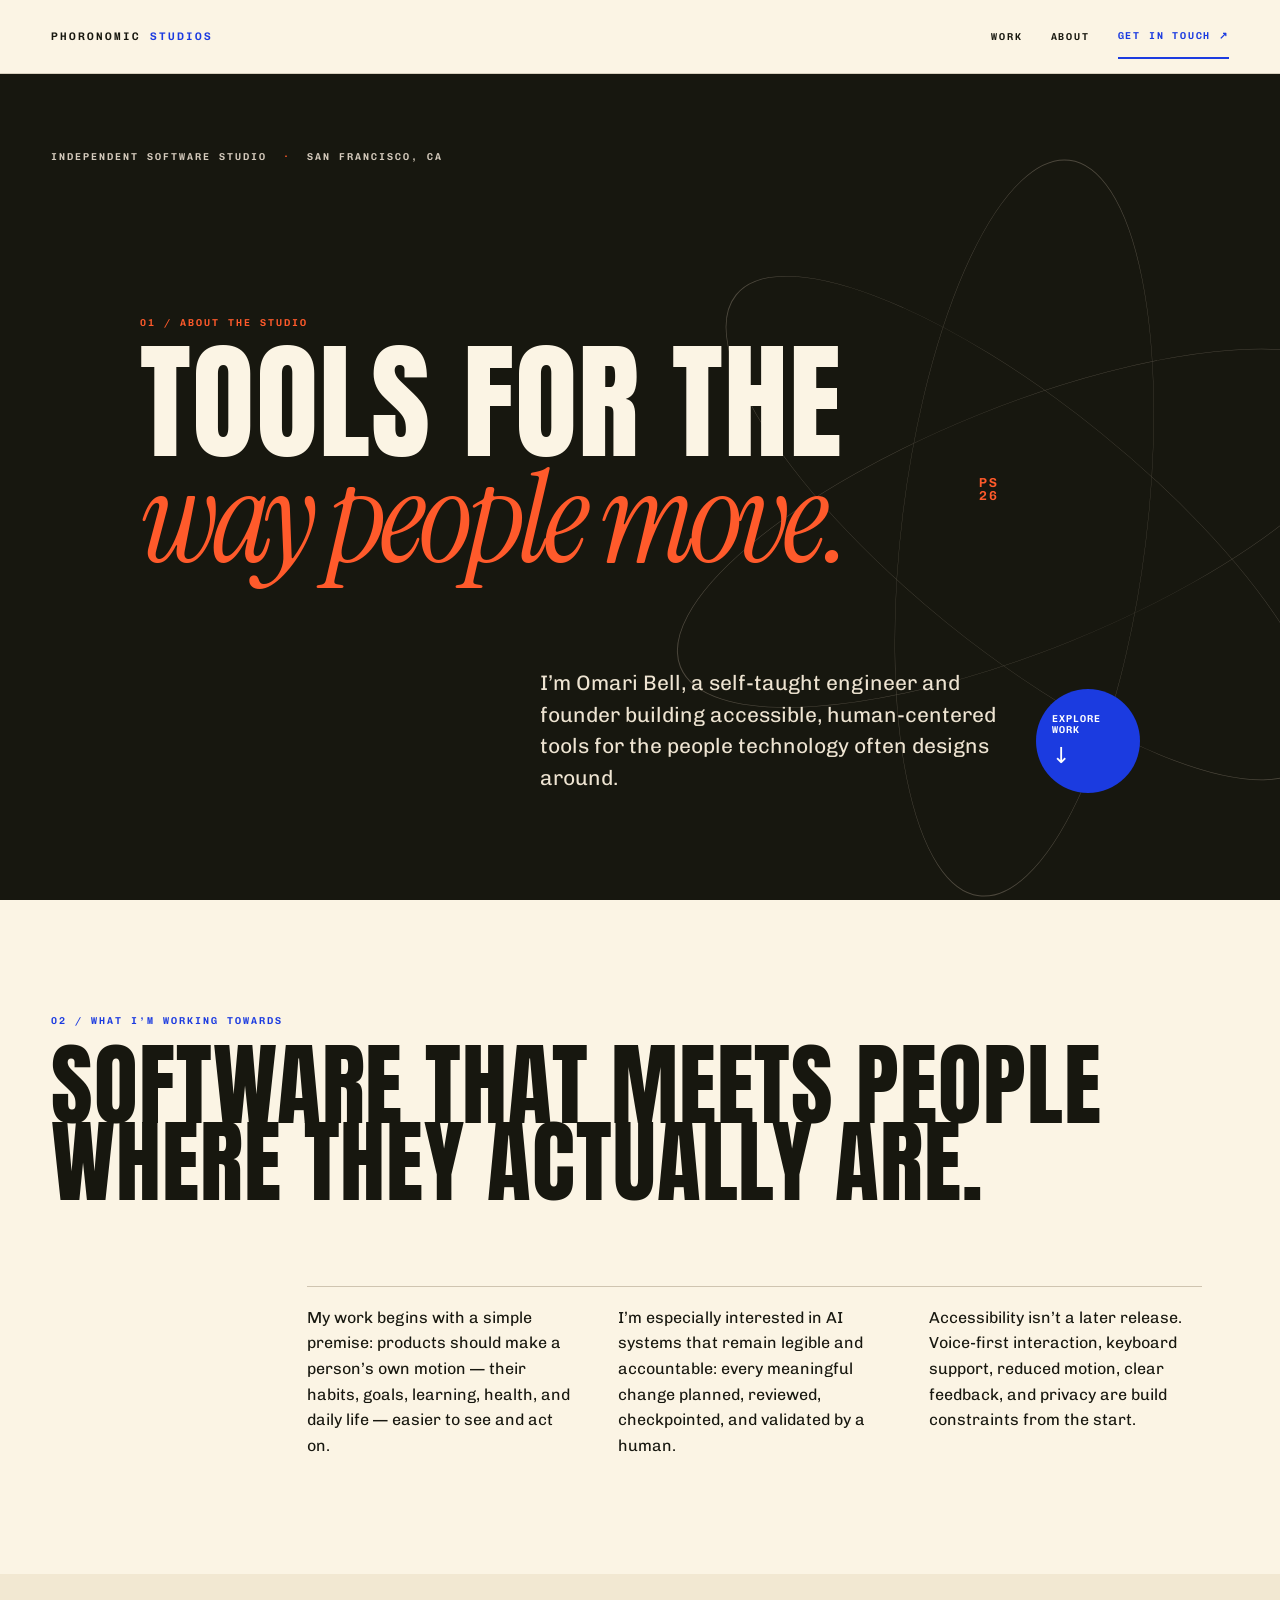
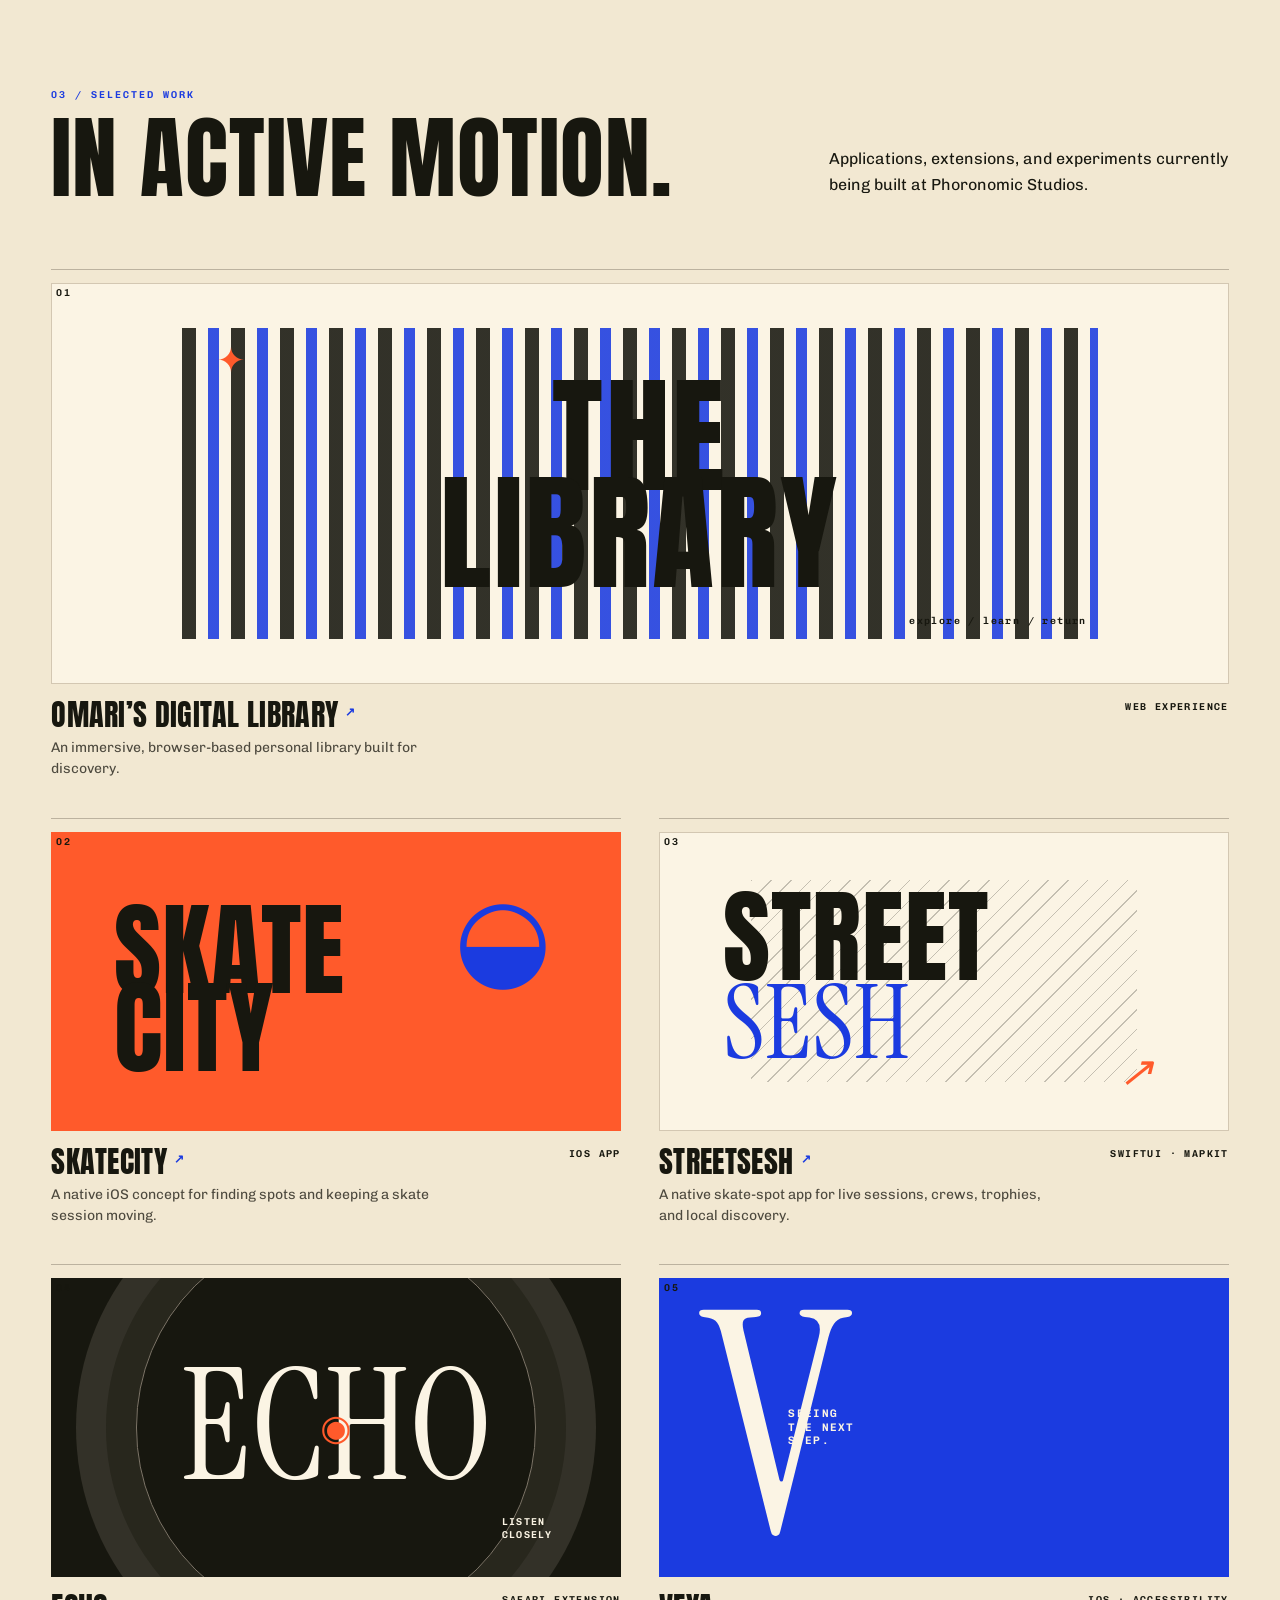
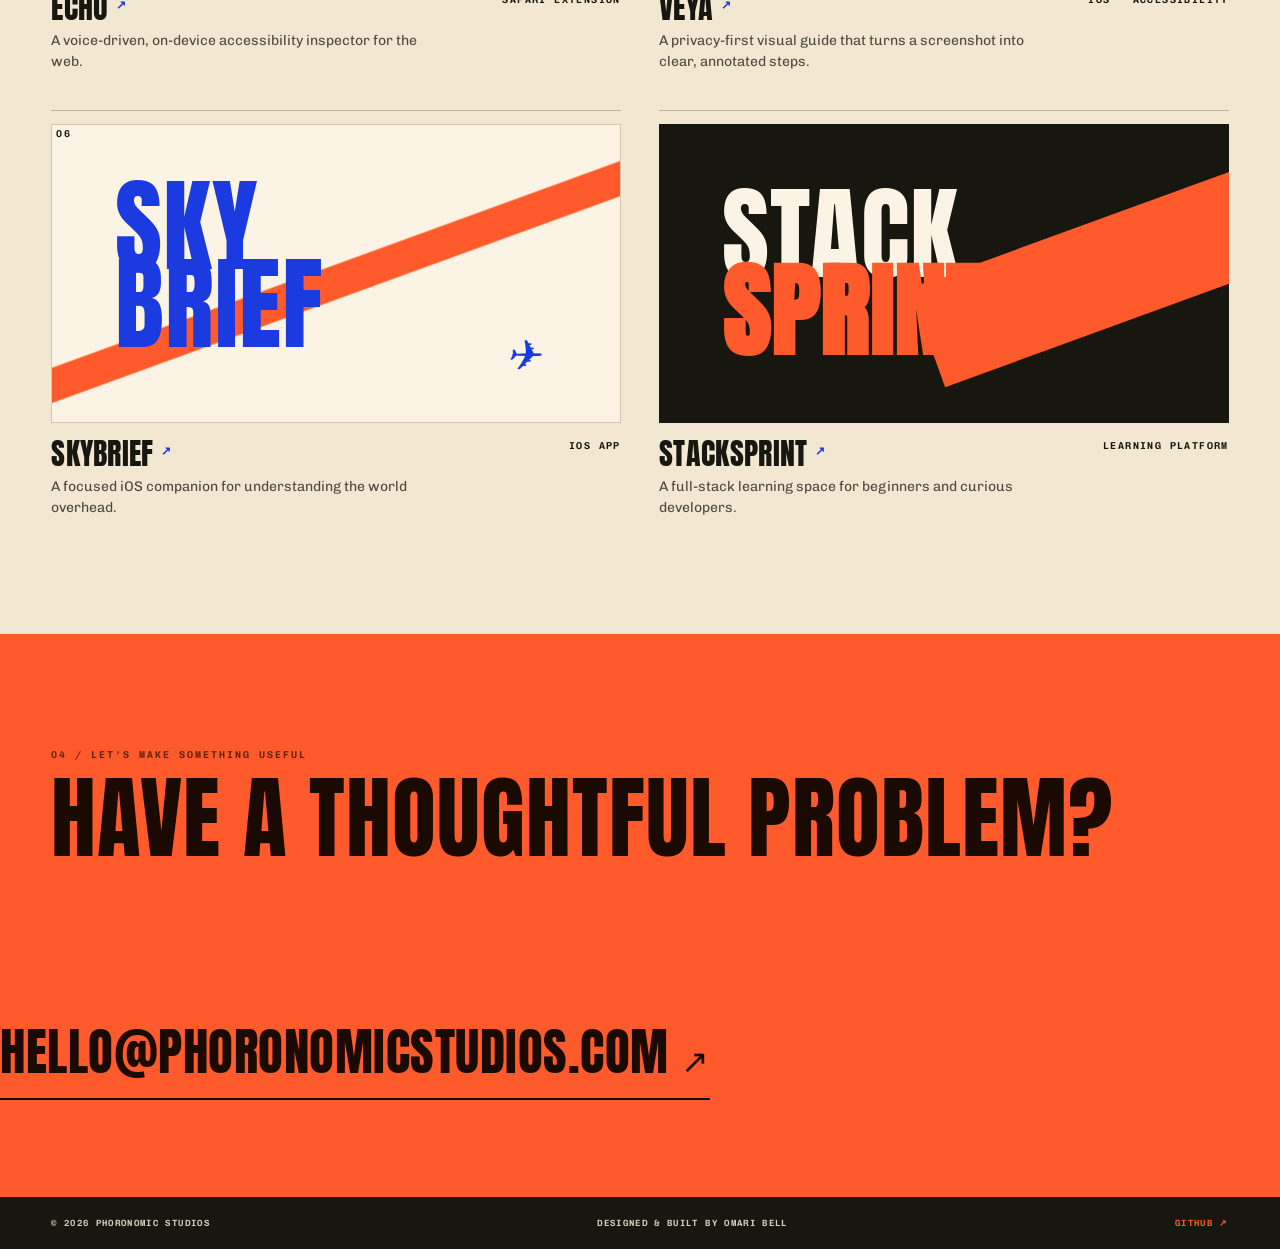
==== index.html @ a67bc16d "Apply Phoronomic Studio design system" ====
<!doctype html>
<html lang="en">
  <head>
    <meta charset="UTF-8" />
    <meta name="viewport" content="width=device-width, initial-scale=1.0" />
    <meta name="description" content="The active work of Omari Bell — independent engineer and founder of Phoronomic Studios." />
    <meta name="theme-color" content="#17170F" />
    <title>Omari Bell — Phoronomic Studios</title>
    <link rel="preconnect" href="https://fonts.googleapis.com" />
    <link rel="preconnect" href="https://fonts.gstatic.com" crossorigin />
    <link href="https://fonts.googleapis.com/css2?family=Anton&family=Chivo:wght@400;500;600&family=Chivo+Mono:wght@500;600&family=Instrument+Serif:ital@0;1&display=swap" rel="stylesheet" />
    <link rel="stylesheet" href="styles.css" />
  </head>
  <body>
    <a class="skip-link" href="#work">Skip to projects</a>
    <header class="site-header">
      <a class="wordmark" href="#top" aria-label="Phoronomic Studios home">PHORONOMIC <span>STUDIOS</span></a>
      <nav aria-label="Main navigation">
        <a href="#work">Work</a>
        <a href="#about">About</a>
        <a class="nav-contact" href="mailto:hello@phoronomicstudios.com">Get in touch ↗</a>
      </nav>
    </header>

    <main id="top">
      <section class="hero block dark" aria-labelledby="hero-title">
        <div class="hero-label reveal">Independent software studio <span>·</span> San Francisco, CA</div>
        <div class="hero-copy">
          <p class="eyebrow reveal">01 / ABOUT THE STUDIO</p>
          <h1 id="hero-title" class="reveal">Tools for the<br /><em>way people move.</em></h1>
          <div class="hero-bottom reveal">
            <p>I’m Omari Bell, a self-taught engineer and founder building accessible, human-centered tools for the people technology often designs around.</p>
            <a class="round-link" href="#work" aria-label="Explore selected work"><span>Explore<br />work</span><b>↓</b></a>
          </div>
        </div>
        <div class="orbit" aria-hidden="true"><i></i><i></i><i></i><span>PS<br />26</span></div>
      </section>

      <section class="principles block" id="about" aria-labelledby="principles-title">
        <p class="eyebrow">02 / WHAT I’M WORKING TOWARDS</p>
        <h2 id="principles-title">Software that meets people<br />where they actually are.</h2>
        <div class="principle-grid">
          <p>My work begins with a simple premise: products should make a person’s own motion — their habits, goals, learning, health, and daily life — easier to see and act on.</p>
          <p>I’m especially interested in AI systems that remain legible and accountable: every meaningful change planned, reviewed, checkpointed, and validated by a human.</p>
          <p>Accessibility isn’t a later release. Voice-first interaction, keyboard support, reduced motion, clear feedback, and privacy are build constraints from the start.</p>
        </div>
      </section>

      <section class="work block tint" id="work" aria-labelledby="work-title">
        <div class="section-heading">
          <div><p class="eyebrow">03 / SELECTED WORK</p><h2 id="work-title">In active motion.</h2></div>
          <p class="work-intro">Applications, extensions, and experiments currently being built at Phoronomic Studios.</p>
        </div>

        <div class="project-list">
          <a class="project project-featured" href="https://github.com/marcompsci/Omari-s-Digital-Libary" target="_blank" rel="noreferrer">
            <div class="project-index">01</div><div class="project-art library-art"><span>✦</span><b>THE<br />LIBRARY</b><i>explore / learn / return</i></div>
            <div class="project-meta"><div><h3>Omari’s Digital Library <sup>↗</sup></h3><p>An immersive, browser-based personal library built for discovery.</p></div><span>WEB EXPERIENCE</span></div>
          </a>
          <a class="project" href="https://github.com/marcompsci/SkateCity" target="_blank" rel="noreferrer">
            <div class="project-index">02</div><div class="project-art skate-art"><span>SKATE<br />CITY</span><i>◒</i></div>
            <div class="project-meta"><div><h3>SkateCity <sup>↗</sup></h3><p>A native iOS concept for finding spots and keeping a skate session moving.</p></div><span>IOS APP</span></div>
          </a>
          <a class="project" href="https://github.com/marcompsci/StreetSesh" target="_blank" rel="noreferrer">
            <div class="project-index">03</div><div class="project-art street-art"><span>STREET<br /><b>SESH</b></span><i>↗</i></div>
            <div class="project-meta"><div><h3>StreetSesh <sup>↗</sup></h3><p>A native skate-spot app for live sessions, crews, trophies, and local discovery.</p></div><span>SWIFTUI · MAPKIT</span></div>
          </a>
          <a class="project" href="https://github.com/marcompsci/Echo" target="_blank" rel="noreferrer">
            <div class="project-index">04</div><div class="project-art echo-art"><span>ECHO</span><i>◉</i><b>listen<br />closely</b></div>
            <div class="project-meta"><div><h3>Echo <sup>↗</sup></h3><p>A voice-driven, on-device accessibility inspector for the web.</p></div><span>SAFARI EXTENSION</span></div>
          </a>
          <a class="project" href="https://github.com/marcompsci/Veya" target="_blank" rel="noreferrer">
            <div class="project-index">05</div><div class="project-art veya-art"><span>V</span><i>Seeing<br />the next<br />step.</i></div>
            <div class="project-meta"><div><h3>Veya <sup>↗</sup></h3><p>A privacy-first visual guide that turns a screenshot into clear, annotated steps.</p></div><span>IOS · ACCESSIBILITY</span></div>
          </a>
          <a class="project" href="https://github.com/marcompsci/SkyBrief" target="_blank" rel="noreferrer">
            <div class="project-index">06</div><div class="project-art sky-art"><span>SKY<br />BRIEF</span><i>✈</i></div>
            <div class="project-meta"><div><h3>SkyBrief <sup>↗</sup></h3><p>A focused iOS companion for understanding the world overhead.</p></div><span>IOS APP</span></div>
          </a>
          <a class="project" href="https://github.com/marcompsci/StackSprint" target="_blank" rel="noreferrer">
            <div class="project-index">07</div><div class="project-art stack-art"><span>STACK<br /><b>SPRINT</b></span><i>60<br />MISSIONS</i></div>
            <div class="project-meta"><div><h3>StackSprint <sup>↗</sup></h3><p>A full-stack learning space for beginners and curious developers.</p></div><span>LEARNING PLATFORM</span></div>
          </a>
        </div>
      </section>

      <section class="closing block hot">
        <p class="eyebrow">04 / LET’S MAKE SOMETHING USEFUL</p>
        <h2>Have a thoughtful problem?<br /><em>Let’s talk.</em></h2>
        <a class="email-link" href="mailto:hello@phoronomicstudios.com">hello@phoronomicstudios.com <span>↗</span></a>
      </section>
    </main>
    <footer><span>© 2026 PHORONOMIC STUDIOS</span><span>DESIGNED & BUILT BY OMARI BELL</span><a href="https://github.com/marcompsci" target="_blank" rel="noreferrer">GITHUB ↗</a></footer>
    <script src="script.js"></script>
  </body>
</html>
---- styles.css ----
:root{--cream:#FBF4E4;--cream2:#F2E8D2;--ink:#17170F;--blue:#1B3BE0;--orange:#FF5A2B;--warm:#8B8672;--display:'Anton',Impact,sans-serif;--body:'Chivo',system-ui,sans-serif;--mono:'Chivo Mono',monospace;--serif:'Instrument Serif',serif;--shell:min(1180px,92vw);--e-out:cubic-bezier(.32,.72,0,1)}*{box-sizing:border-box}html{scroll-behavior:smooth}body{margin:0;background:var(--cream);color:var(--ink);font-family:var(--body);overflow-x:clip}a{color:inherit;text-decoration:none}.skip-link{position:absolute;left:12px;top:-100px;background:var(--orange);padding:12px;z-index:100}.skip-link:focus{top:12px}a:focus-visible{outline:1px solid var(--orange);outline-offset:4px}.site-header{height:74px;display:flex;align-items:center;justify-content:space-between;padding:0 max(4vw,calc((100vw - 1180px)/2));border-bottom:1px solid #d8cfbe}.wordmark{font:600 11px/1 var(--mono);letter-spacing:.18em}.wordmark span{color:var(--blue)}nav{display:flex;gap:28px;align-items:center;font:600 10px/1 var(--mono);letter-spacing:.18em;text-transform:uppercase}nav a{min-height:44px;display:flex;align-items:center}.nav-contact{color:var(--blue);border-bottom:2px solid var(--blue)}.block{background:var(--cream);color:var(--ink)}.block.tint{background:var(--cream2)}.block.dark{background:var(--ink);color:var(--cream)}.block.hot{background:var(--orange);color:#1A0A02}.hero{min-height:calc(100vh - 74px);padding:clamp(36px,6vw,82px) max(4vw,calc((100vw - 1180px)/2));position:relative;overflow:clip}.hero-label,.eyebrow{font:600 10px/1.35 var(--mono);text-transform:uppercase;letter-spacing:.2em}.hero-label{color:#d4cabc}.hero-label span{color:var(--orange);margin:0 8px}.hero-copy{position:relative;z-index:1;max-width:1000px;margin:clamp(100px,17vh,200px) auto 0}.hero .eyebrow{color:var(--orange);margin:0 0 18px}h1,h2,h3,p{margin-top:0}h1,h2{font-family:var(--display);font-weight:400;text-transform:uppercase;letter-spacing:.01em}h1{font-size:clamp(58px,10vw,154px);line-height:.83;margin:0}h1 em,h2 em{font-family:var(--serif);font-weight:400;letter-spacing:-.045em;text-transform:none;color:var(--orange)}.hero-bottom{max-width:600px;margin:clamp(45px,8vw,95px) 0 0 auto;display:flex;align-items:flex-end;gap:32px}.hero-bottom p{font-size:clamp(17px,1.7vw,21px);line-height:1.5;max-width:34em;margin:0;color:#eee4d2}.round-link{width:104px;height:104px;flex:0 0 104px;background:var(--blue);border-radius:50%;color:#fff;display:flex;flex-direction:column;justify-content:center;padding:16px;font:600 10px/1.15 var(--mono);letter-spacing:.1em;text-transform:uppercase;transition:transform .25s ease}.round-link:hover,.round-link:focus-visible{transform:translateY(-2px)}.round-link b{font:400 22px var(--body);margin-top:5px}.orbit{position:absolute;right:-9vw;top:10%;width:min(58vw,780px);aspect-ratio:1}.orbit i{border:1px solid #4e493e;border-radius:50%;position:absolute;inset:0;transform:rotate(-22deg) scaleY(.33)}.orbit i:nth-child(2){transform:rotate(39deg) scaleY(.33)}.orbit i:nth-child(3){transform:rotate(97deg) scaleY(.33)}.orbit span{position:absolute;top:43%;left:44%;font:600 13px/1 var(--mono);letter-spacing:.1em;color:var(--orange);text-align:center}.principles,.work,.closing{padding:clamp(64px,9vw,130px) 0}.principles>*{width:var(--shell);margin-left:auto;margin-right:auto}.eyebrow{color:var(--blue);margin-bottom:18px}.principles h2,.section-heading h2,.closing h2{font-size:clamp(42px,7vw,110px);line-height:.86;margin-bottom:clamp(44px,7vw,85px)}.principle-grid{display:grid;grid-template-columns:repeat(3,1fr);gap:clamp(20px,3vw,40px);padding-top:18px;border-top:1px solid #cfc4b0;margin-left:24%!important;width:calc(var(--shell) * .76)!important}.principle-grid p{font-size:16px;line-height:1.6;max-width:36em;margin:0}.work>.section-heading,.project-list{width:var(--shell);margin-left:auto;margin-right:auto}.section-heading{display:flex;justify-content:space-between;align-items:flex-end;margin-bottom:clamp(38px,6vw,72px)}.section-heading h2{margin:0}.work-intro{font-size:16px;line-height:1.6;max-width:25em;margin:0}.project-list{display:grid;grid-template-columns:repeat(2,1fr);gap:clamp(20px,3vw,40px)}.project{min-height:408px;border-top:1px solid #bcb29f;padding-top:13px;display:flex;flex-direction:column;transition:transform .25s ease}.project:hover,.project:focus-visible{transform:translateY(-3px)}.project-featured{grid-column:span 2;min-height:510px}.project-index{font:600 10px var(--mono);letter-spacing:.14em;position:absolute;margin:4px 0 0 5px;z-index:1}.project-art{position:relative;flex:1;min-height:250px;overflow:clip}.project-meta{display:flex;justify-content:space-between;gap:24px;padding:17px 0 0}.project-meta h3{font:400 30px/.9 var(--display);text-transform:uppercase;letter-spacing:.01em;margin:0 0 9px}.project-meta h3 sup{font:600 12px var(--mono);color:var(--blue)}.project-meta p{font-size:14px;line-height:1.5;max-width:28em;color:#4d493e;margin:0}.project-meta>span{font:600 10px/1.35 var(--mono);letter-spacing:.14em;text-align:right;white-space:nowrap}.library-art{background:var(--cream);color:var(--ink);border:1px solid #d3c7b2;display:flex;align-items:center;justify-content:center}.library-art:before{content:'';position:absolute;inset:11%;background:repeating-linear-gradient(90deg,var(--ink) 0 14px,var(--cream) 14px 26px,var(--blue) 26px 37px,var(--cream) 37px 49px);opacity:.88}.library-art b{font:400 clamp(52px,10vw,150px)/.76 var(--display);letter-spacing:.02em;text-align:center;z-index:1}.library-art span{position:absolute;top:14%;left:14%;color:var(--orange);font-size:34px;z-index:2}.library-art i{position:absolute;right:12%;bottom:14%;font:600 10px var(--mono);letter-spacing:.14em;z-index:2}.skate-art{background:var(--orange);color:var(--ink);padding:11%;display:flex;align-items:flex-end}.skate-art span,.street-art span,.stack-art span,.sky-art span{font:400 clamp(54px,8vw,116px)/.76 var(--display);letter-spacing:.01em}.skate-art i{position:absolute;right:12%;top:11%;font:400 7rem var(--serif);color:var(--blue)}.street-art{background:var(--cream);color:var(--ink);padding:11%;display:flex;align-items:center;border:1px solid #d3c7b2}.street-art:before{content:'';position:absolute;inset:16%;background:repeating-linear-gradient(135deg,var(--ink) 0 1px,transparent 1px 14px);opacity:.24}.street-art span{position:relative;z-index:1}.street-art span b{font-family:var(--serif);font-weight:400;text-transform:none;color:var(--blue)}.street-art i{position:absolute;right:13%;bottom:11%;font-size:42px;color:var(--orange)}.echo-art{background:var(--ink);color:var(--cream);display:flex;align-items:center;justify-content:center}.echo-art:before{content:'';position:absolute;width:70%;aspect-ratio:1;border:1px solid #7c7467;border-radius:50%;box-shadow:0 0 0 30px #28271d,0 0 0 60px #333128}.echo-art span{font:400 clamp(70px,12vw,160px)/1 var(--serif);z-index:1}.echo-art i{position:absolute;color:var(--orange);font-style:normal;font-size:36px;z-index:1}.echo-art b{position:absolute;right:12%;bottom:12%;font:600 10px/1.25 var(--mono);letter-spacing:.12em;text-transform:uppercase;z-index:2}.veya-art{background:var(--blue);color:var(--cream);padding:8%;display:flex;align-items:center}.veya-art span{font:400 clamp(170px,28vw,310px)/.6 var(--serif);letter-spacing:-.15em}.veya-art i{font:600 11px/1.25 var(--mono);text-transform:uppercase;letter-spacing:.12em;margin-left:-12px;z-index:1}.sky-art{background:var(--cream);color:var(--blue);padding:11%;display:flex;align-items:flex-start;border:1px solid #d3c7b2}.sky-art:after{content:'';position:absolute;inset:0;background:linear-gradient(160deg,transparent 48%,var(--orange) 48.4%,var(--orange) 55%,transparent 55.4%)}.sky-art span,.sky-art i{z-index:1}.sky-art i{position:absolute;right:14%;bottom:14%;font-size:42px}.stack-art{background:var(--ink);color:var(--cream);padding:11%;display:flex;align-items:center}.stack-art:after{content:'';position:absolute;width:65%;height:35%;right:-10%;background:var(--orange);transform:rotate(-20deg)}.stack-art span{position:relative;z-index:1}.stack-art b{color:var(--orange)}.stack-art i{position:absolute;right:12%;bottom:14%;z-index:2;color:var(--ink);font:600 10px/1.1 var(--mono);letter-spacing:.1em;text-align:center}.closing>*{width:var(--shell);margin-left:auto;margin-right:auto}.closing .eyebrow{color:#68200b}.closing h2{margin-top:0}.email-link{font:400 clamp(26px,4vw,60px)/1 var(--display);text-transform:uppercase;letter-spacing:.01em;border-bottom:2px solid #1A0A02;padding-bottom:8px}.email-link span{font:400 .65em var(--mono)}footer{background:var(--ink);color:#d7cfbe;padding:20px max(4vw,calc((100vw - 1180px)/2));display:flex;justify-content:space-between;gap:20px;font:600 9px/1.4 var(--mono);letter-spacing:.15em}footer a{color:var(--orange)}.reveal{animation:up .75s var(--e-out) both}.hero .reveal:nth-child(2){animation-delay:60ms}.hero .reveal:nth-child(3){animation-delay:120ms}@keyframes up{from{opacity:0;transform:translateY(20px)}to{opacity:1;transform:translateY(0)}}@media(max-width:900px){.principle-grid{margin-left:auto!important;width:var(--shell)!important}.project-list{grid-template-columns:1fr}.project-featured{grid-column:auto}.project{min-height:390px}}@media(max-width:640px){.site-header{padding:0 4vw}.site-header nav{gap:17px;overflow-x:auto}.site-header nav a:not(.nav-contact){display:none}.hero{min-height:650px}.hero-copy{margin-top:105px}.hero-bottom{gap:18px}.hero-bottom p{font-size:17px}.round-link{width:82px;height:82px;flex-basis:82px;padding:12px}.orbit{width:135vw;right:-55vw;top:16%}.section-heading{display:block}.work-intro{margin-top:25px}.principle-grid{grid-template-columns:1fr}.project-meta>span{display:none}.project-art{min-height:230px}.project-featured{min-height:380px}footer{flex-wrap:wrap}footer span:nth-child(2){display:none}}@media(prefers-reduced-motion:reduce){*,*::before,*::after{animation-duration:.001ms!important;animation-iteration-count:1!important;transition-duration:.001ms!important;scroll-behavior:auto!important}.project:hover,.project:focus-visible,.round-link:hover,.round-link:focus-visible{transform:none}}
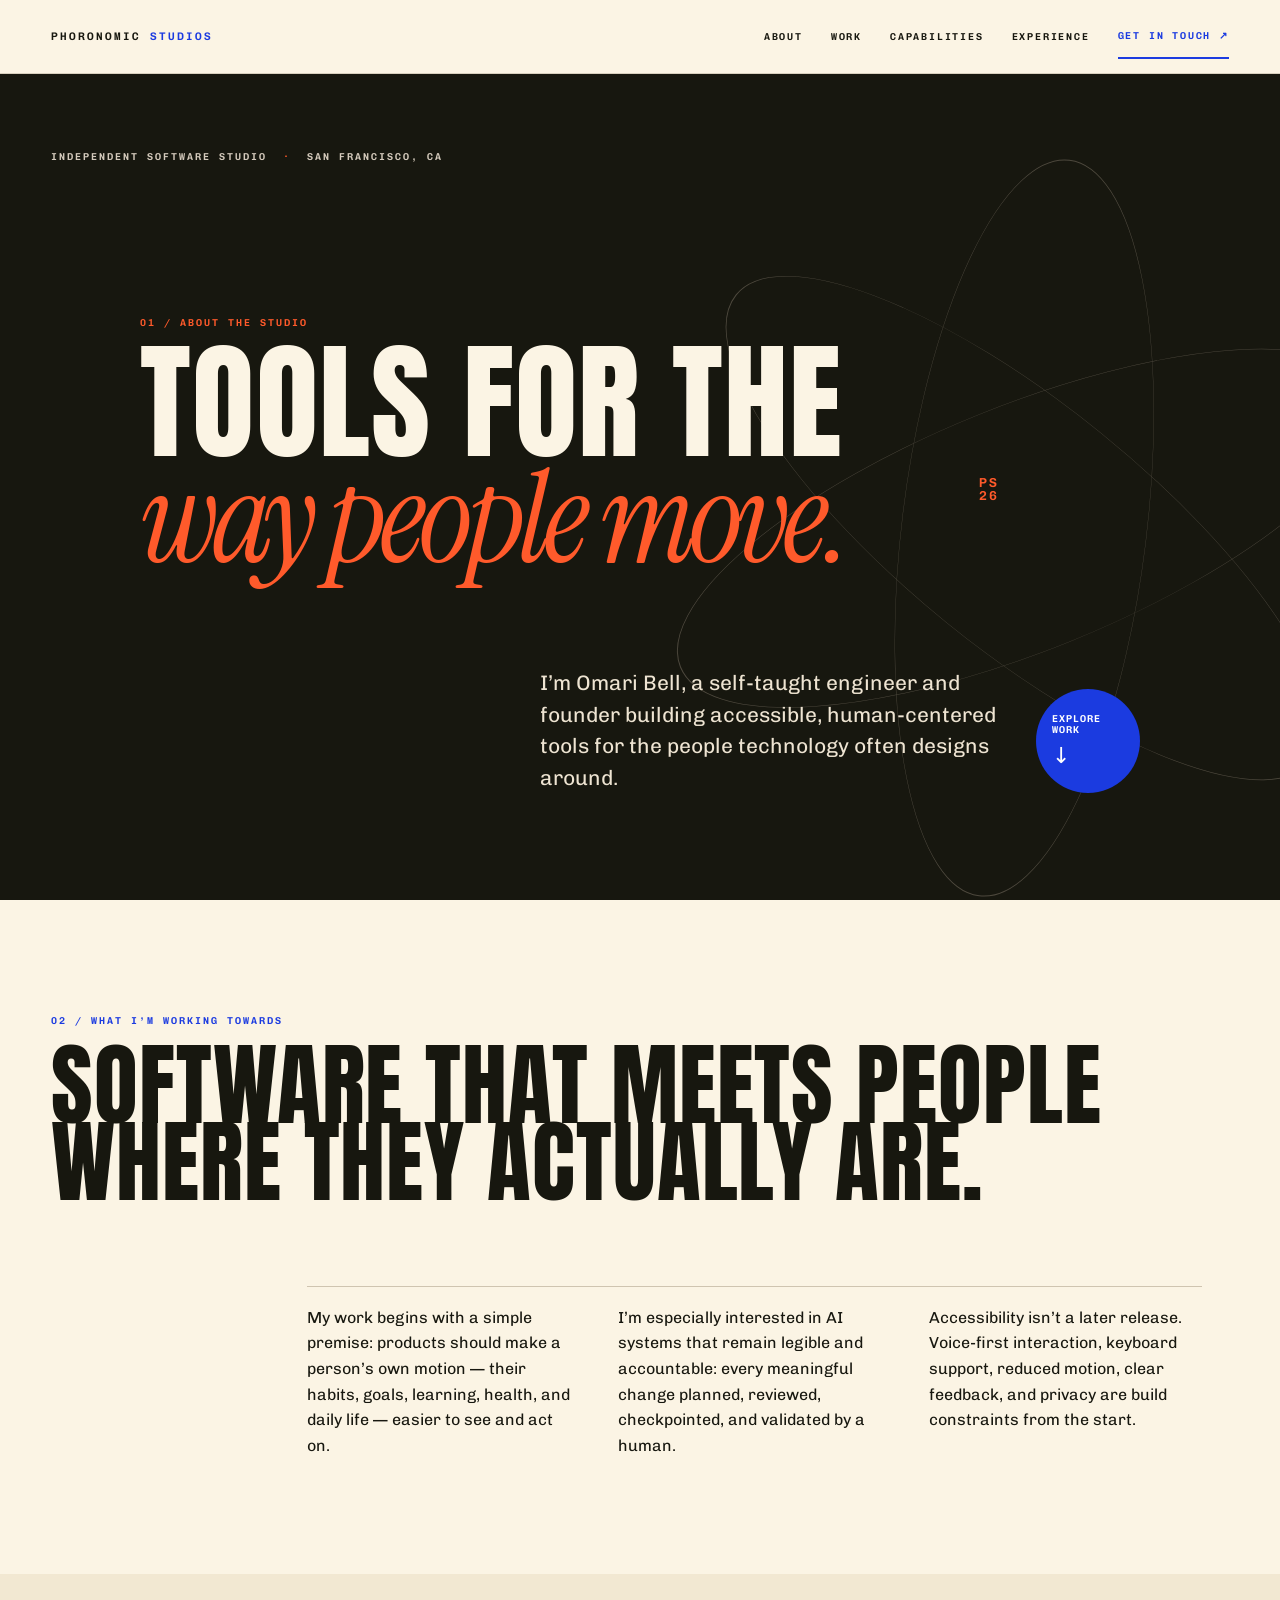
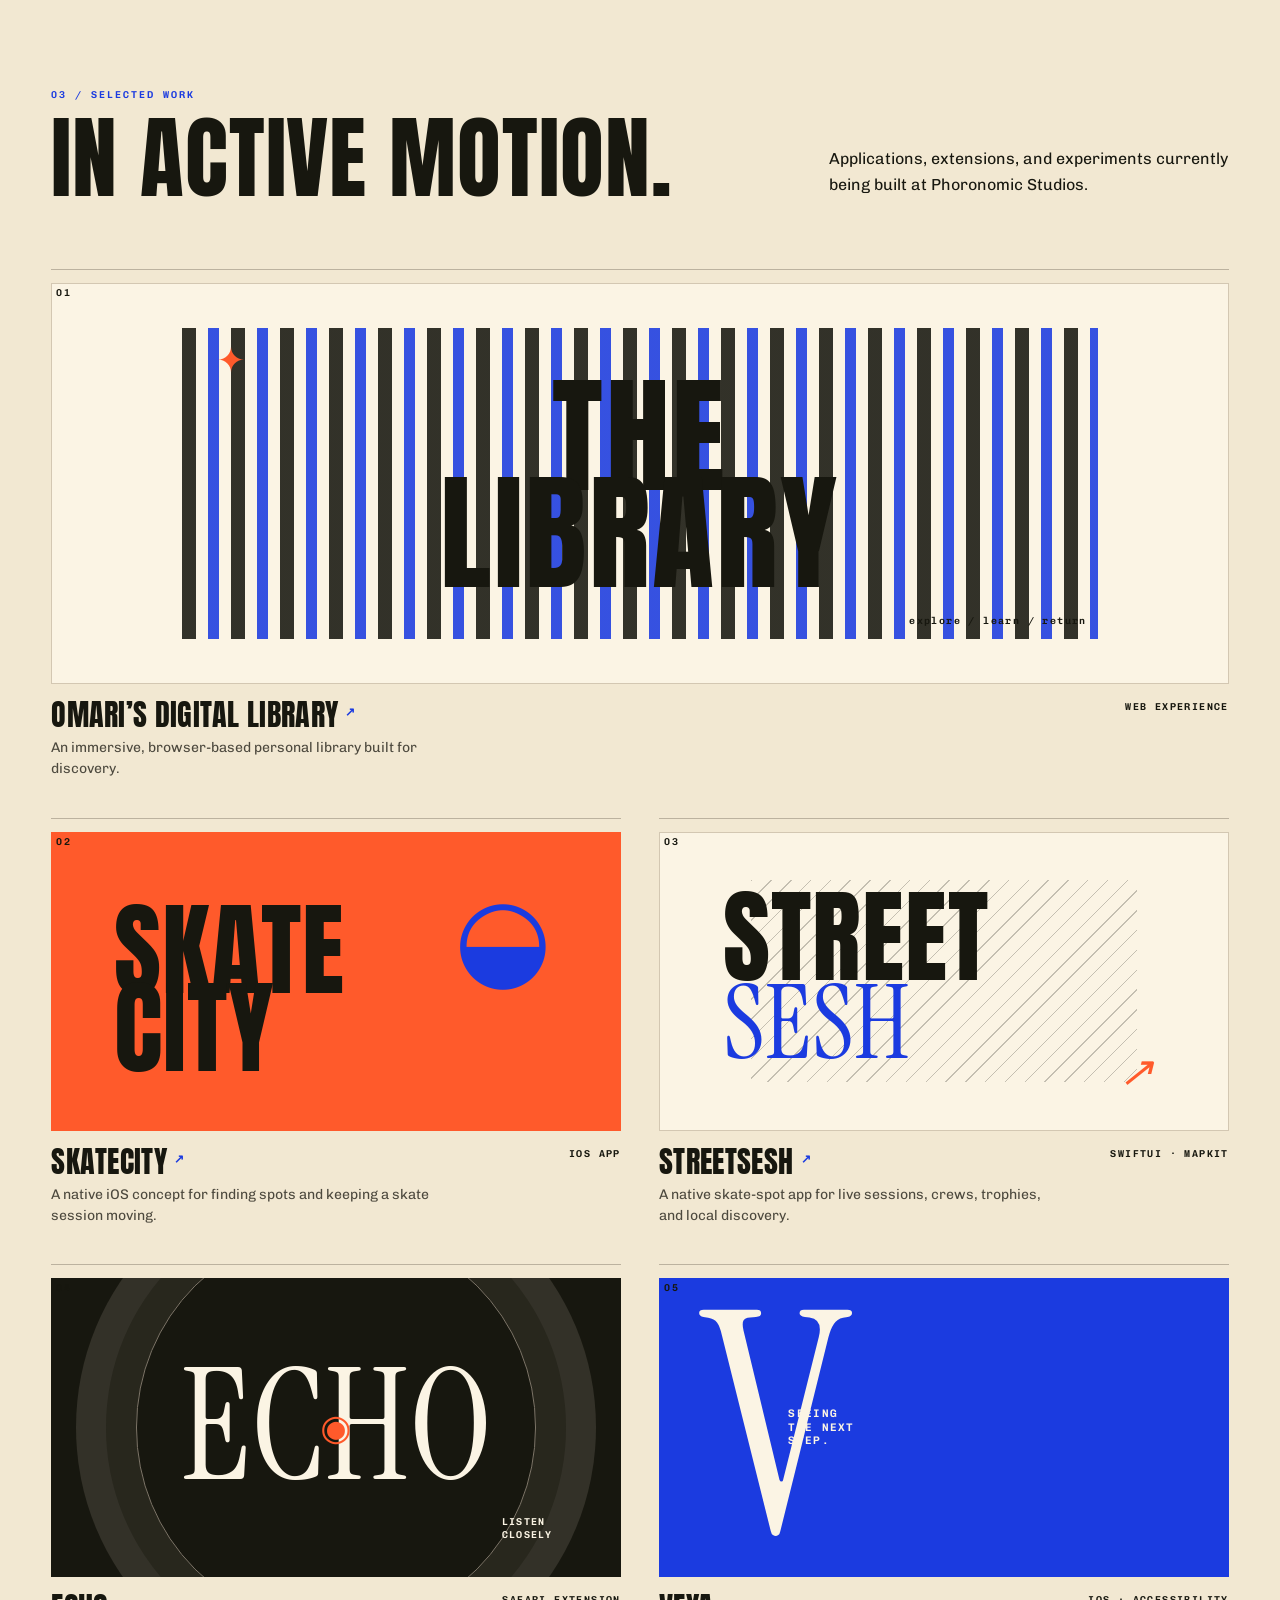
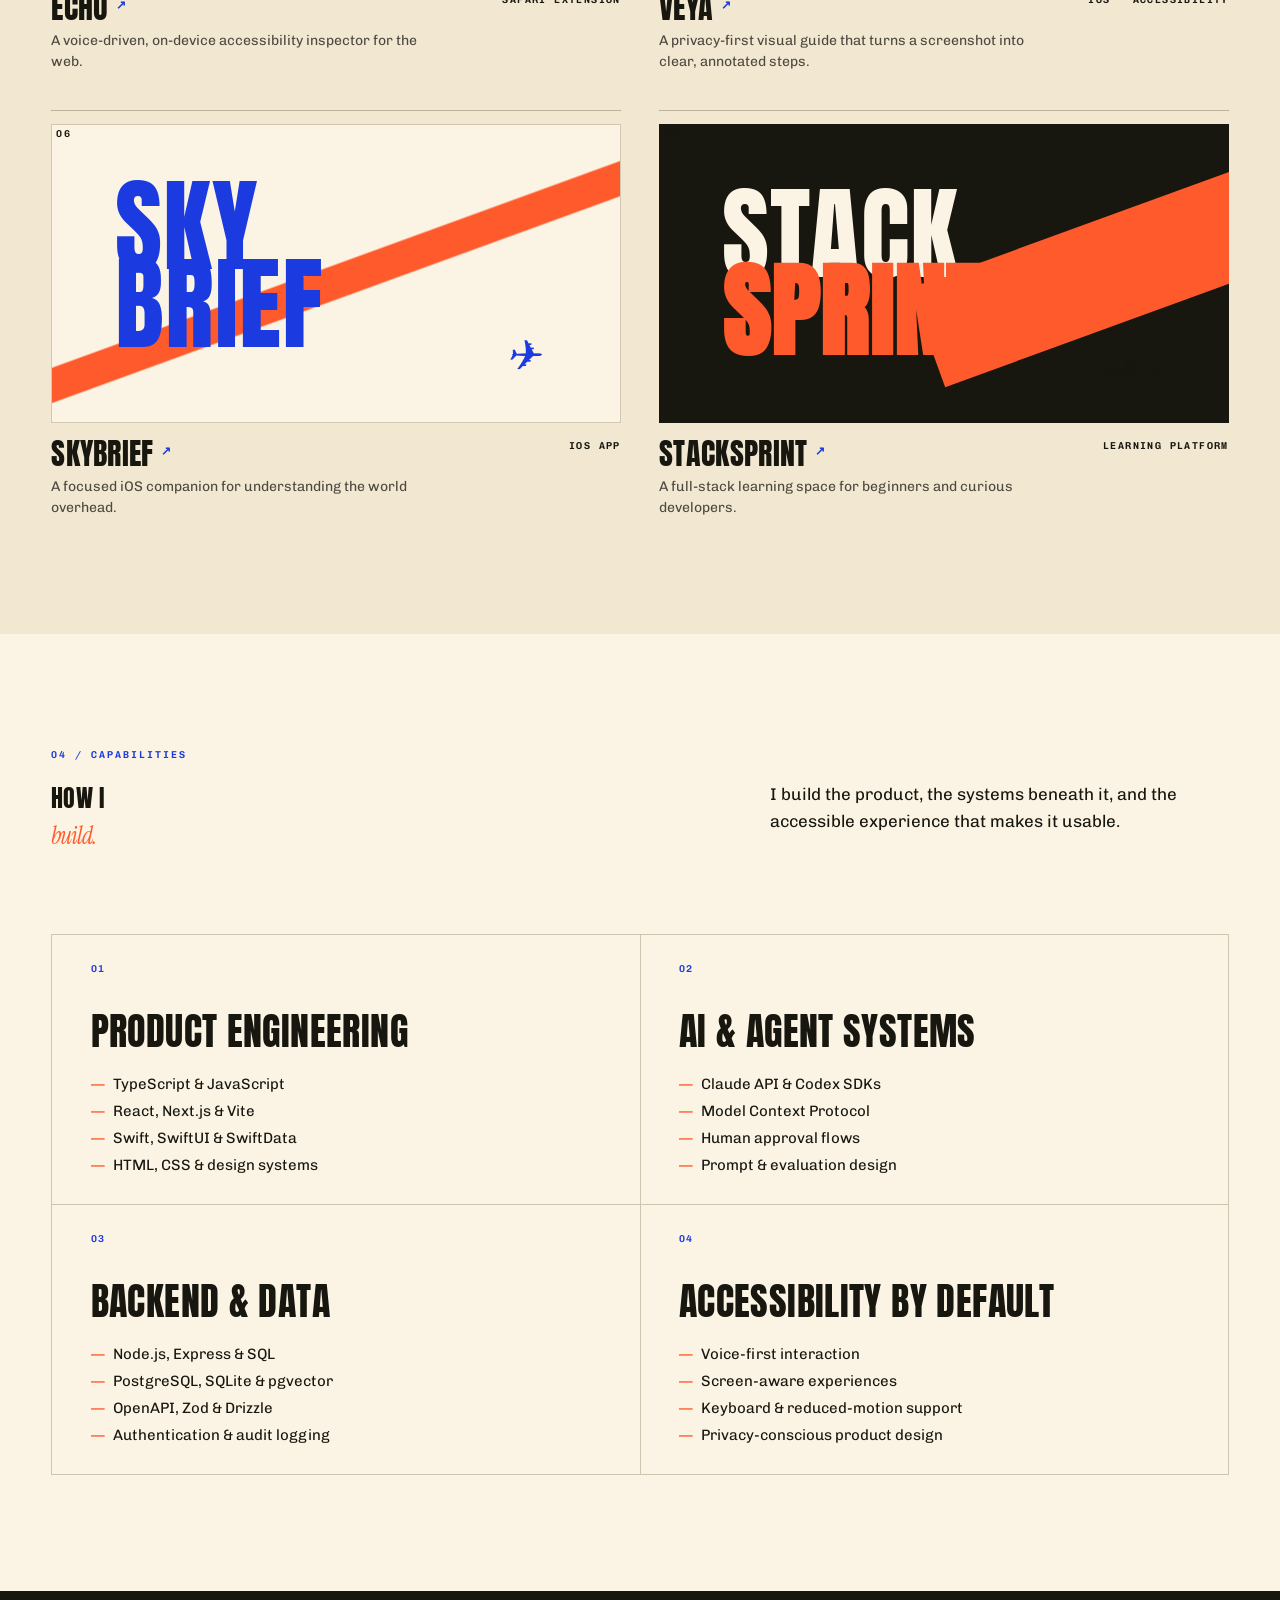
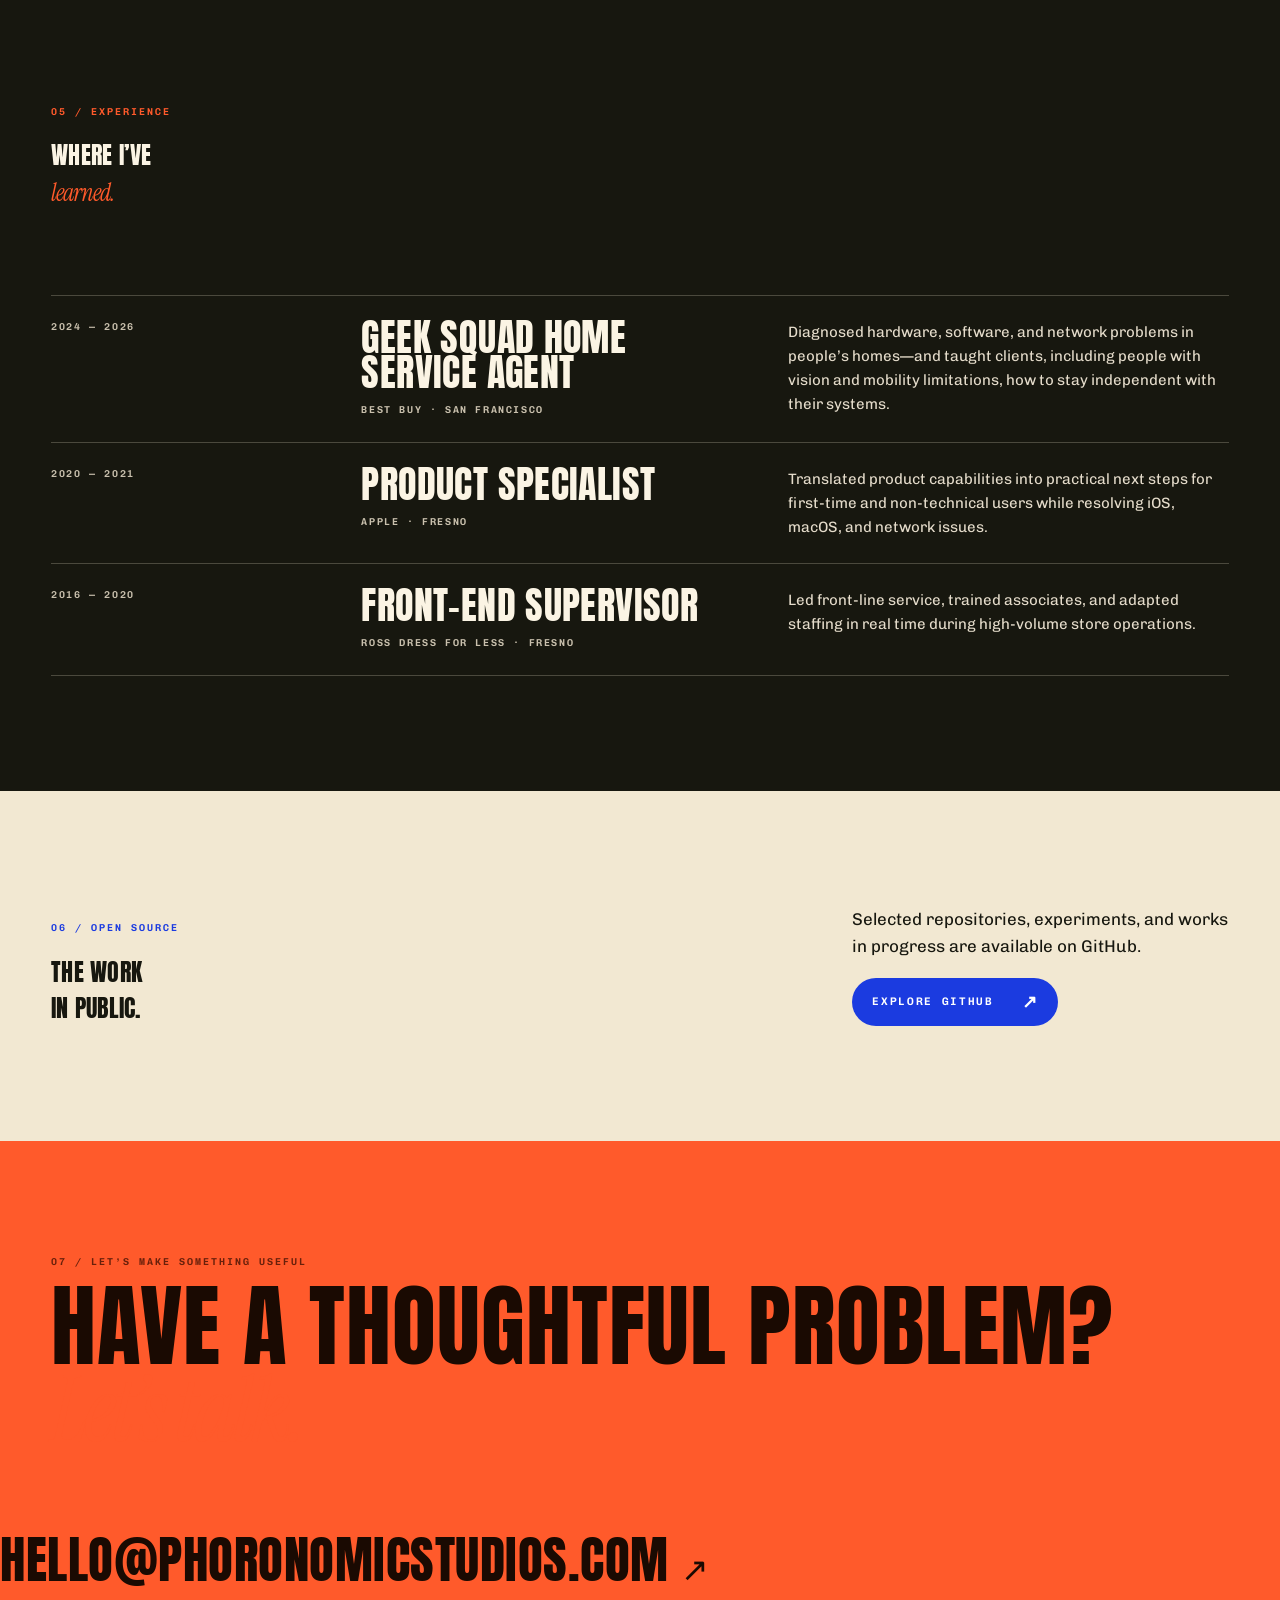
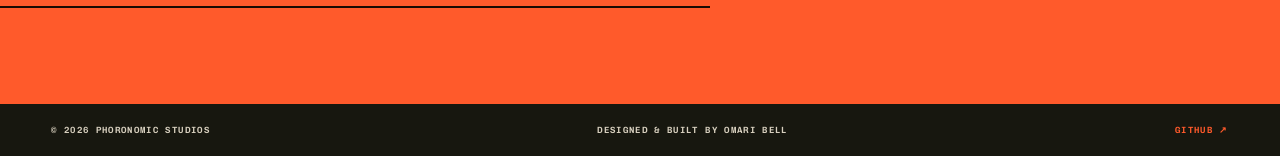
==== commit 763b553a: "Expand portfolio into developer profile" ====
--- a/index.html
+++ b/index.html
@@ -10,14 +10,17 @@
     <link rel="preconnect" href="https://fonts.gstatic.com" crossorigin />
     <link href="https://fonts.googleapis.com/css2?family=Anton&family=Chivo:wght@400;500;600&family=Chivo+Mono:wght@500;600&family=Instrument+Serif:ital@0;1&display=swap" rel="stylesheet" />
     <link rel="stylesheet" href="styles.css" />
+    <link rel="stylesheet" href="portfolio.css" />
   </head>
   <body>
     <a class="skip-link" href="#work">Skip to projects</a>
     <header class="site-header">
       <a class="wordmark" href="#top" aria-label="Phoronomic Studios home">PHORONOMIC <span>STUDIOS</span></a>
       <nav aria-label="Main navigation">
+        <a href="#about">About</a>
         <a href="#work">Work</a>
-        <a href="#about">About</a>
+        <a href="#capabilities">Capabilities</a>
+        <a href="#experience">Experience</a>
         <a class="nav-contact" href="mailto:hello@phoronomicstudios.com">Get in touch ↗</a>
       </nav>
     </header>
@@ -84,8 +87,38 @@
         </div>
       </section>
 
+      <section class="capabilities block" id="capabilities" aria-labelledby="capabilities-title">
+        <div class="section-head shell">
+          <p class="eyebrow">04 / CAPABILITIES</p>
+          <h2 id="capabilities-title">How I<br /><em>build.</em></h2>
+          <p class="section-lede">I build the product, the systems beneath it, and the accessible experience that makes it usable.</p>
+        </div>
+        <div class="capability-grid shell">
+          <article><span>01</span><h3>Product engineering</h3><ul><li>TypeScript &amp; JavaScript</li><li>React, Next.js &amp; Vite</li><li>Swift, SwiftUI &amp; SwiftData</li><li>HTML, CSS &amp; design systems</li></ul></article>
+          <article><span>02</span><h3>AI &amp; agent systems</h3><ul><li>Claude API &amp; Codex SDKs</li><li>Model Context Protocol</li><li>Human approval flows</li><li>Prompt &amp; evaluation design</li></ul></article>
+          <article><span>03</span><h3>Backend &amp; data</h3><ul><li>Node.js, Express &amp; SQL</li><li>PostgreSQL, SQLite &amp; pgvector</li><li>OpenAPI, Zod &amp; Drizzle</li><li>Authentication &amp; audit logging</li></ul></article>
+          <article><span>04</span><h3>Accessibility by default</h3><ul><li>Voice-first interaction</li><li>Screen-aware experiences</li><li>Keyboard &amp; reduced-motion support</li><li>Privacy-conscious product design</li></ul></article>
+        </div>
+      </section>
+
+      <section class="experience block dark" id="experience" aria-labelledby="experience-title">
+        <div class="shell">
+          <p class="eyebrow">05 / EXPERIENCE</p>
+          <h2 id="experience-title">Where I’ve<br /><em>learned.</em></h2>
+          <div class="timeline">
+            <article><p>2024 — 2026</p><div><h3>Geek Squad Home Service Agent</h3><span>Best Buy · San Francisco</span></div><p>Diagnosed hardware, software, and network problems in people’s homes—and taught clients, including people with vision and mobility limitations, how to stay independent with their systems.</p></article>
+            <article><p>2020 — 2021</p><div><h3>Product Specialist</h3><span>Apple · Fresno</span></div><p>Translated product capabilities into practical next steps for first-time and non-technical users while resolving iOS, macOS, and network issues.</p></article>
+            <article><p>2016 — 2020</p><div><h3>Front-End Supervisor</h3><span>Ross Dress for Less · Fresno</span></div><p>Led front-line service, trained associates, and adapted staffing in real time during high-volume store operations.</p></article>
+          </div>
+        </div>
+      </section>
+
+      <section class="open-source block tint" aria-labelledby="open-source-title">
+        <div class="shell open-source-inner"><div><p class="eyebrow">06 / OPEN SOURCE</p><h2 id="open-source-title">The work<br />in public.</h2></div><div><p>Selected repositories, experiments, and works in progress are available on GitHub.</p><a class="cta" href="https://github.com/marcompsci" target="_blank" rel="noreferrer">Explore GitHub <span>↗</span></a></div></div>
+      </section>
+
       <section class="closing block hot">
-        <p class="eyebrow">04 / LET’S MAKE SOMETHING USEFUL</p>
+        <p class="eyebrow">07 / LET’S MAKE SOMETHING USEFUL</p>
         <h2>Have a thoughtful problem?<br /><em>Let’s talk.</em></h2>
         <a class="email-link" href="mailto:hello@phoronomicstudios.com">hello@phoronomicstudios.com <span>↗</span></a>
       </section>
--- a/portfolio.css
+++ b/portfolio.css
@@ -0,0 +1 @@
+.shell{width:var(--shell);margin-left:auto;margin-right:auto}.section-head{padding-bottom:clamp(42px,7vw,82px);position:relative}.section-head h2{margin:0}.section-lede{position:absolute;right:0;bottom:clamp(42px,7vw,82px);max-width:27em;font-size:17px;line-height:1.6}.capabilities{padding:clamp(64px,9vw,130px) 0}.capability-grid{display:grid;grid-template-columns:repeat(2,1fr);gap:0;border-top:1px solid #cfc4b0;border-left:1px solid #cfc4b0}.capability-grid article{min-height:270px;padding:22px clamp(20px,3vw,42px);border-right:1px solid #cfc4b0;border-bottom:1px solid #cfc4b0}.capability-grid article>span{font:600 10px var(--mono);letter-spacing:.16em;color:var(--blue)}.capability-grid h3{font:400 clamp(30px,3vw,47px)/.9 var(--display);letter-spacing:.01em;text-transform:uppercase;margin:38px 0 22px}.capability-grid ul{list-style:none;margin:0;padding:0;font-size:15px;line-height:1.8}.capability-grid li:before{content:'—';color:var(--orange);margin-right:8px}.experience{padding:clamp(64px,9vw,130px) 0}.experience .eyebrow{color:var(--orange)}.experience h2{margin-bottom:clamp(42px,7vw,86px)}.timeline{border-top:1px solid #4b493d}.timeline article{display:grid;grid-template-columns:1fr 1.45fr 1.7fr;gap:clamp(22px,4vw,70px);padding:24px 0;border-bottom:1px solid #4b493d}.timeline article>p:first-child,.timeline span{font:600 10px/1.45 var(--mono);letter-spacing:.16em;text-transform:uppercase;color:#c9c0ad}.timeline article>p{font-size:15px;line-height:1.6;margin:0;color:#e5dccb}.timeline h3{font:400 clamp(25px,3vw,39px)/.9 var(--display);letter-spacing:.01em;text-transform:uppercase;margin:0 0 9px}.open-source{padding:clamp(64px,9vw,130px) 0}.open-source-inner{display:grid;grid-template-columns:1.3fr .7fr;gap:clamp(25px,8vw,130px);align-items:end}.open-source h2{margin:0}.open-source-inner>div:last-child>p{font-size:17px;line-height:1.6;max-width:27em}.cta{background:var(--blue);color:#fff;display:inline-flex;gap:28px;align-items:center;min-height:48px;padding:0 20px;border-radius:99px;font:600 11px var(--mono);letter-spacing:.15em;text-transform:uppercase;transition:transform .25s ease}.cta:hover,.cta:focus-visible{transform:translateY(-2px)}.cta span{font-size:18px}@media(max-width:900px){.section-lede{position:static;margin:27px 0 0}.timeline article{grid-template-columns:1fr 2fr;gap:18px}.timeline article>p:last-child{grid-column:2}.open-source-inner{grid-template-columns:1fr}.open-source-inner>div:last-child{max-width:30em}}@media(max-width:640px){.capability-grid{grid-template-columns:1fr}.capability-grid article{min-height:auto;padding:21px}.timeline article{grid-template-columns:1fr}.timeline article>p:last-child{grid-column:auto}.timeline h3{font-size:29px}.open-source-inner{gap:30px}}@media(prefers-reduced-motion:reduce){.cta:hover,.cta:focus-visible{transform:none}}
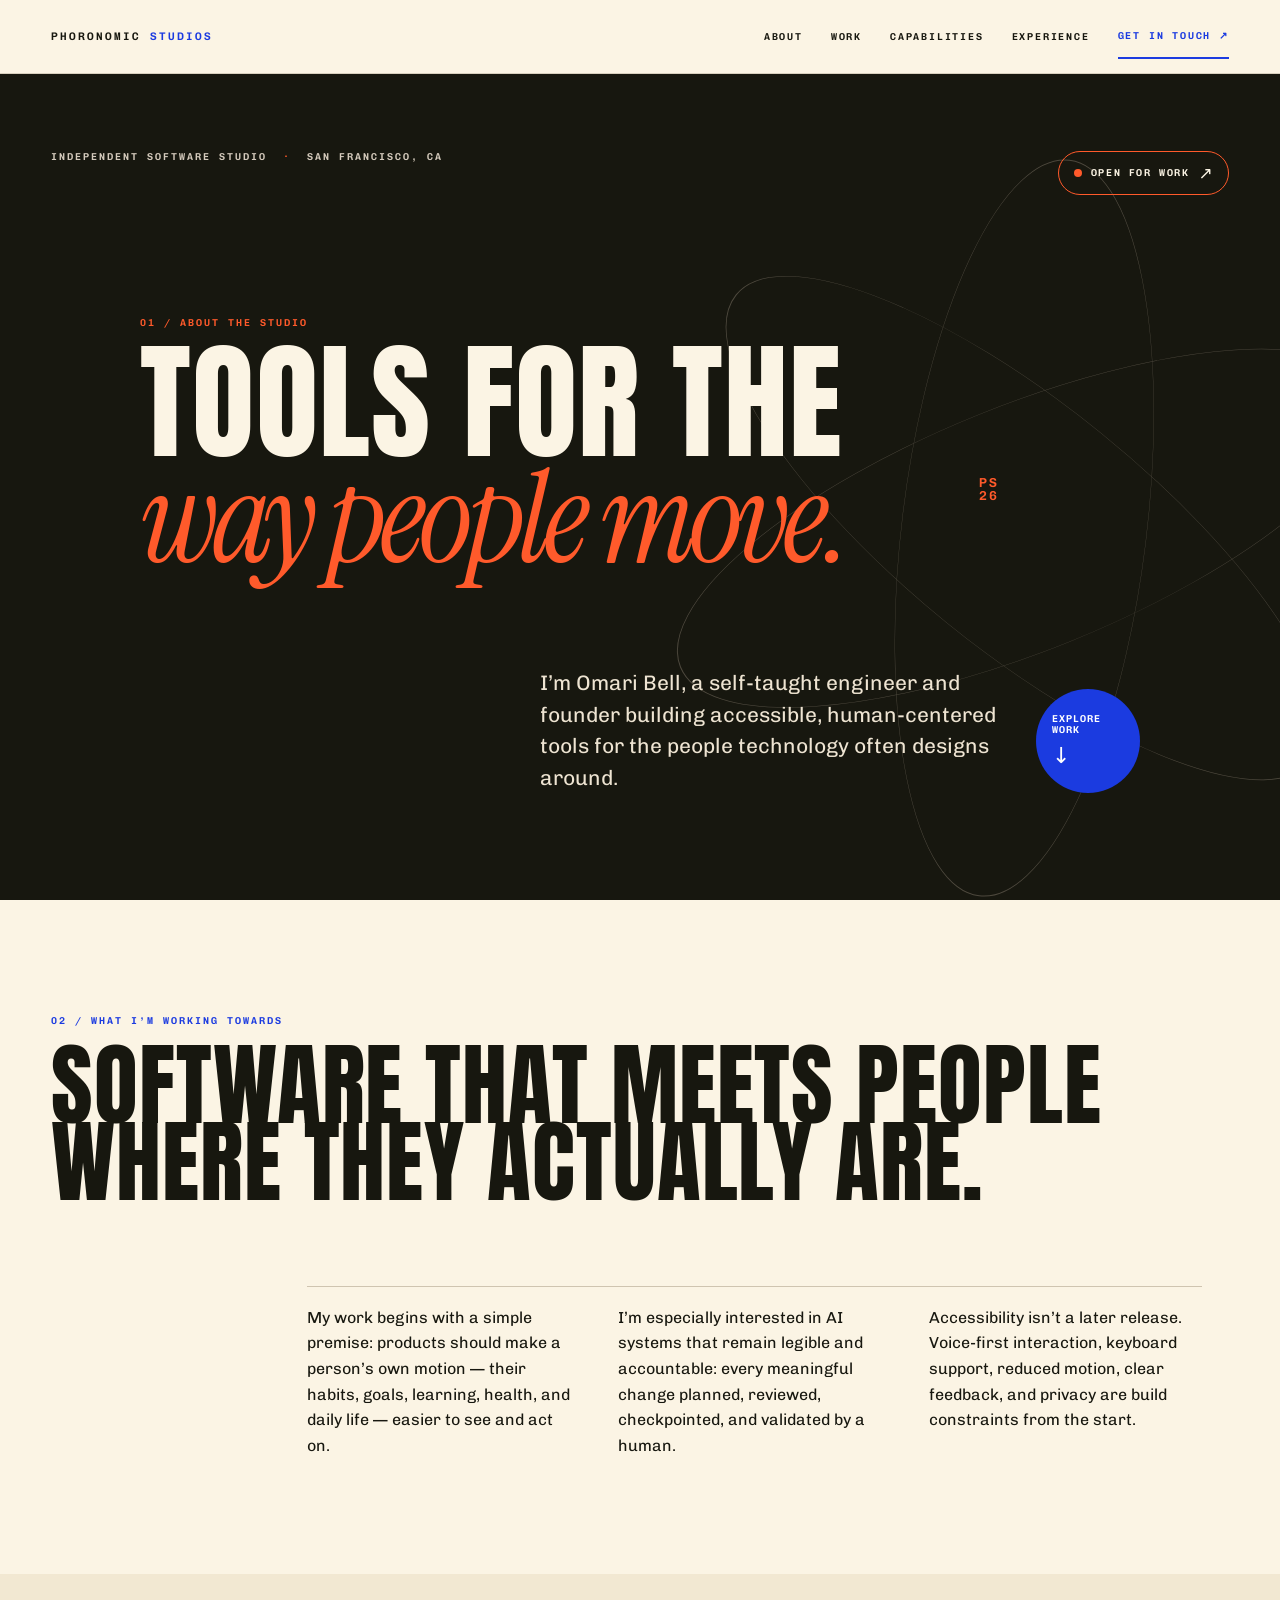
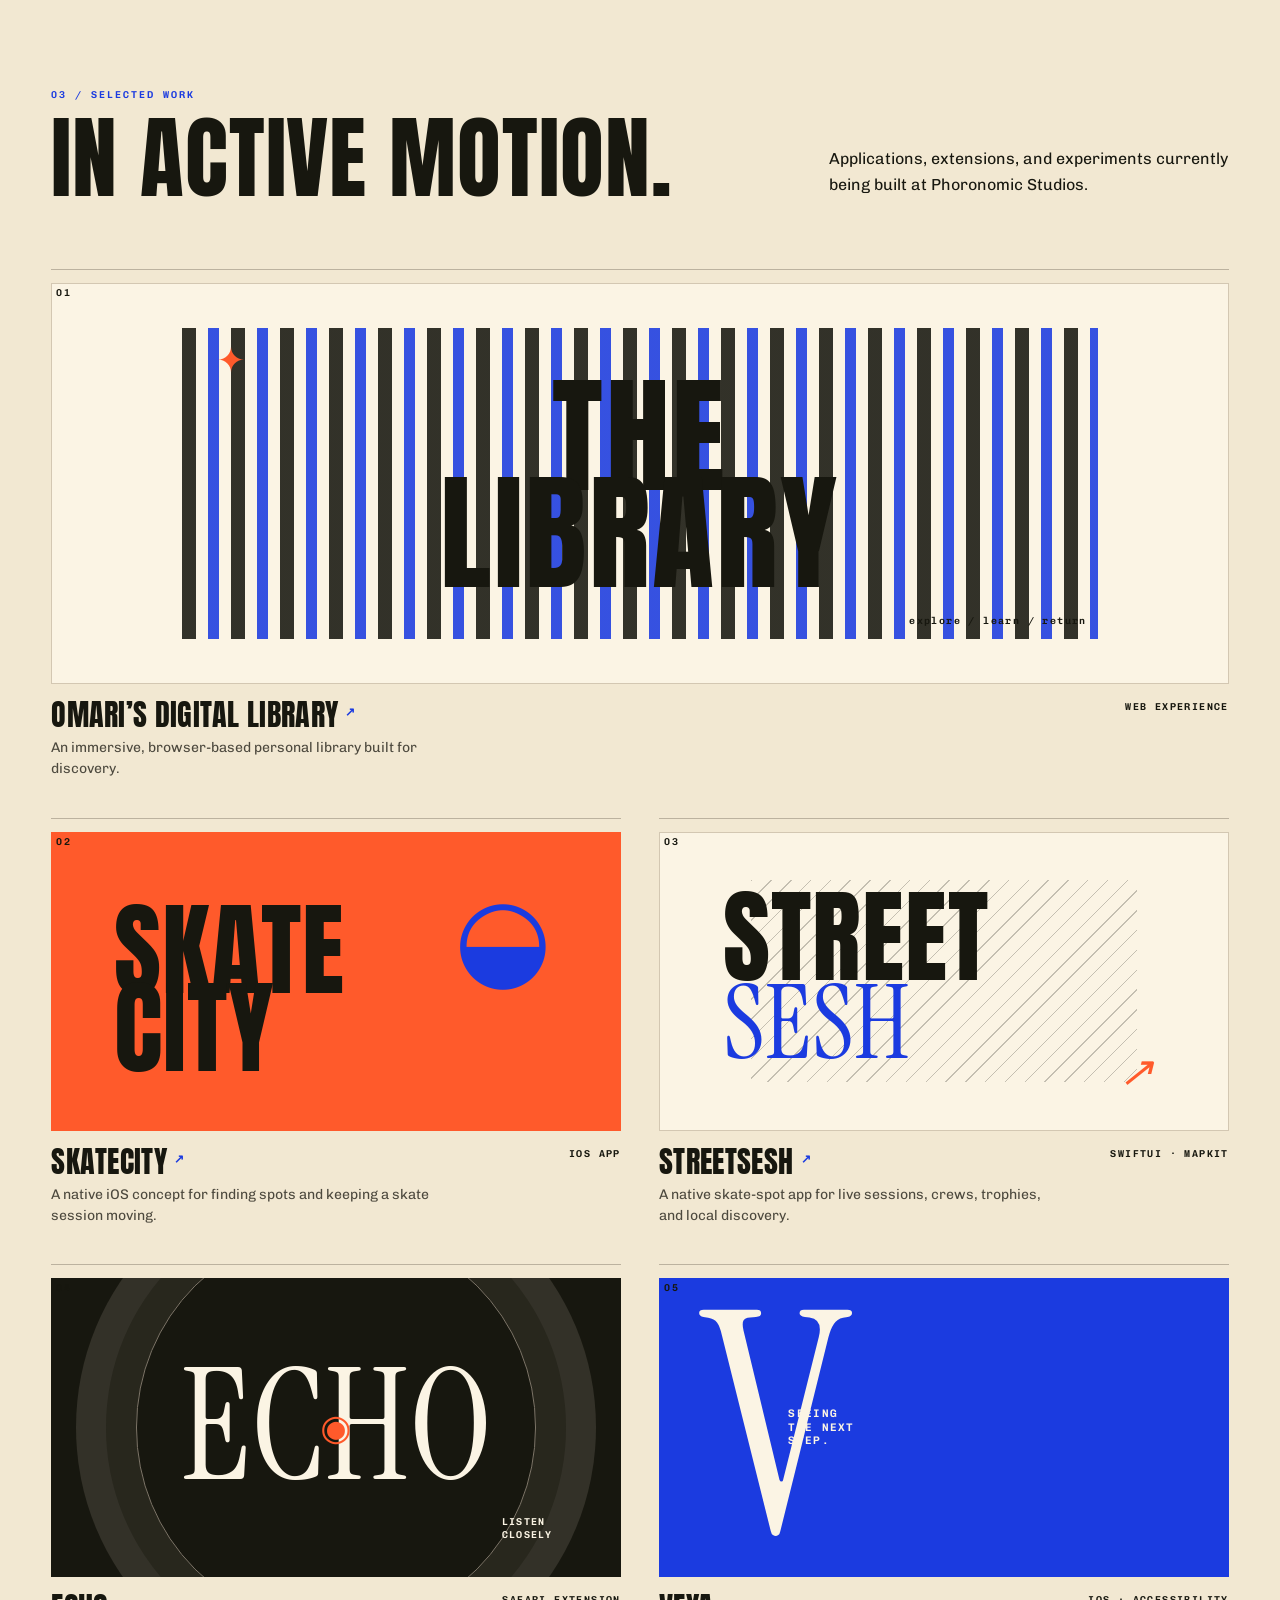
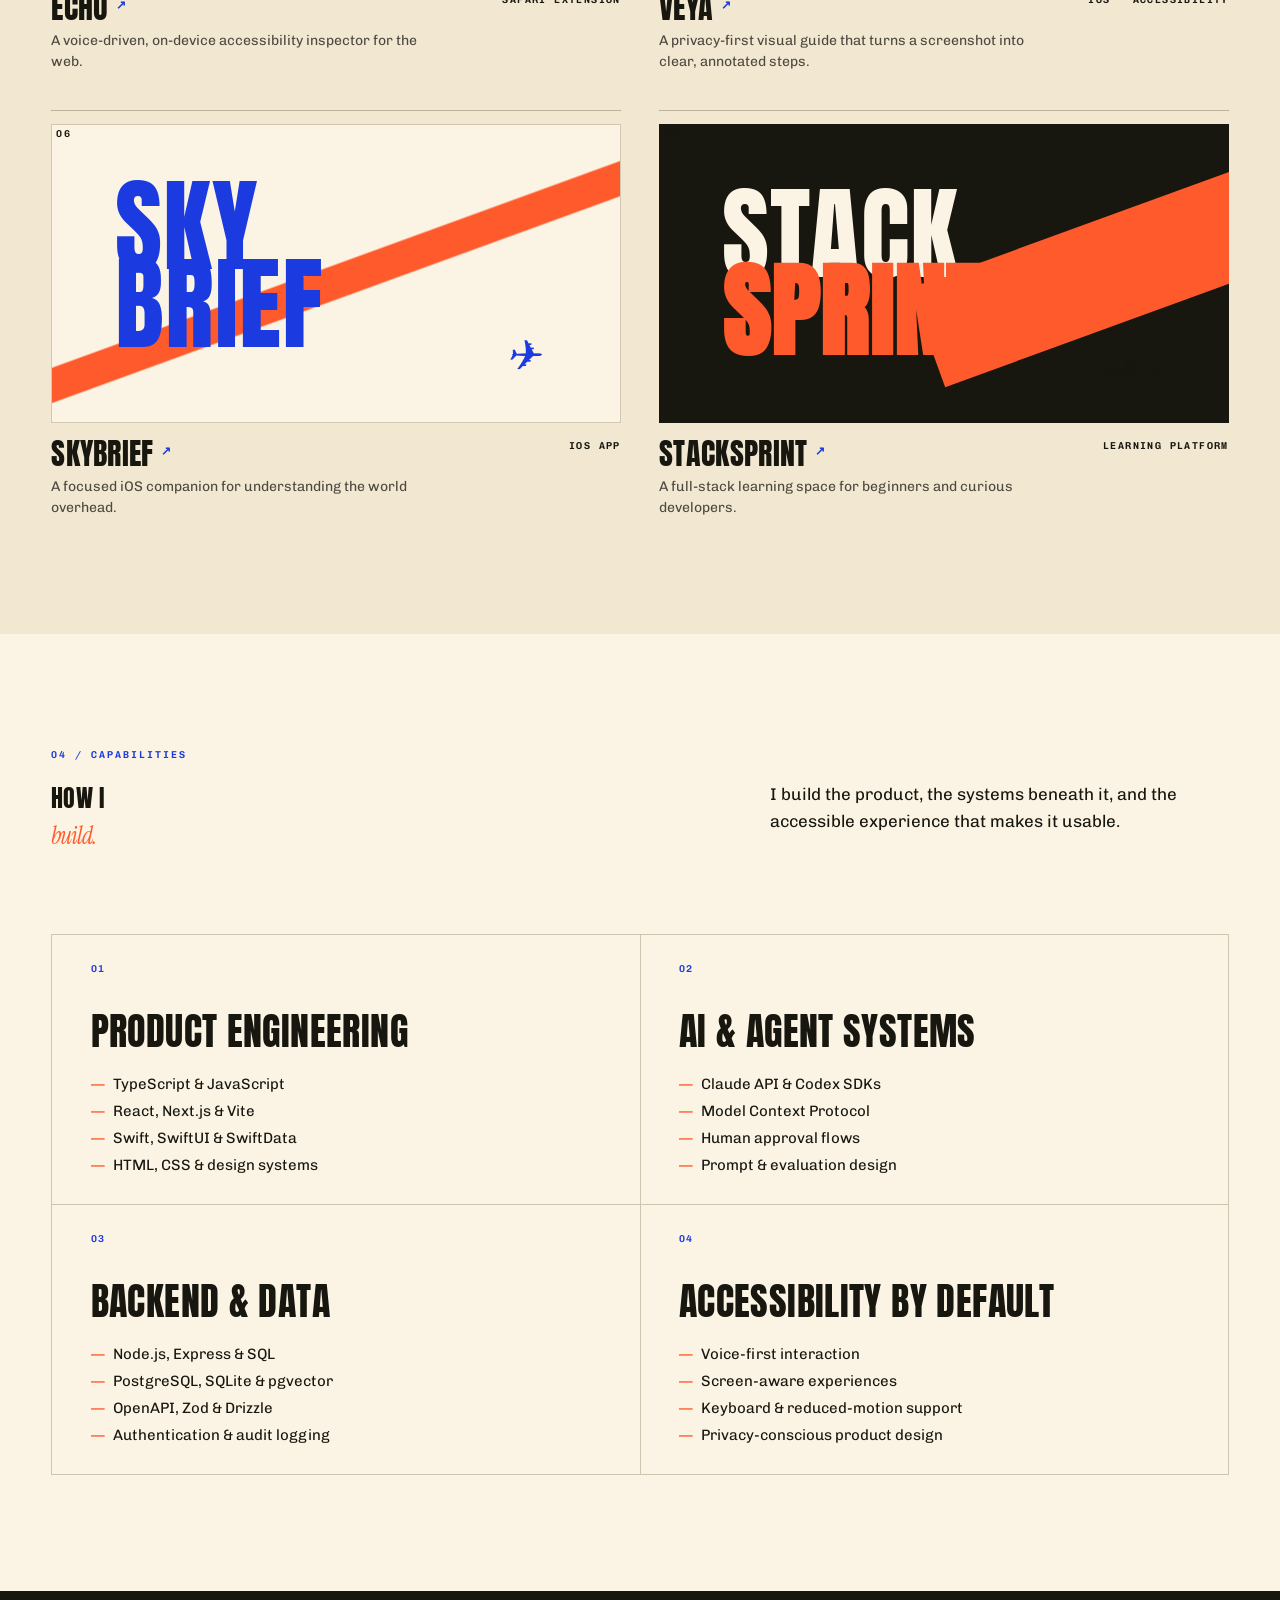
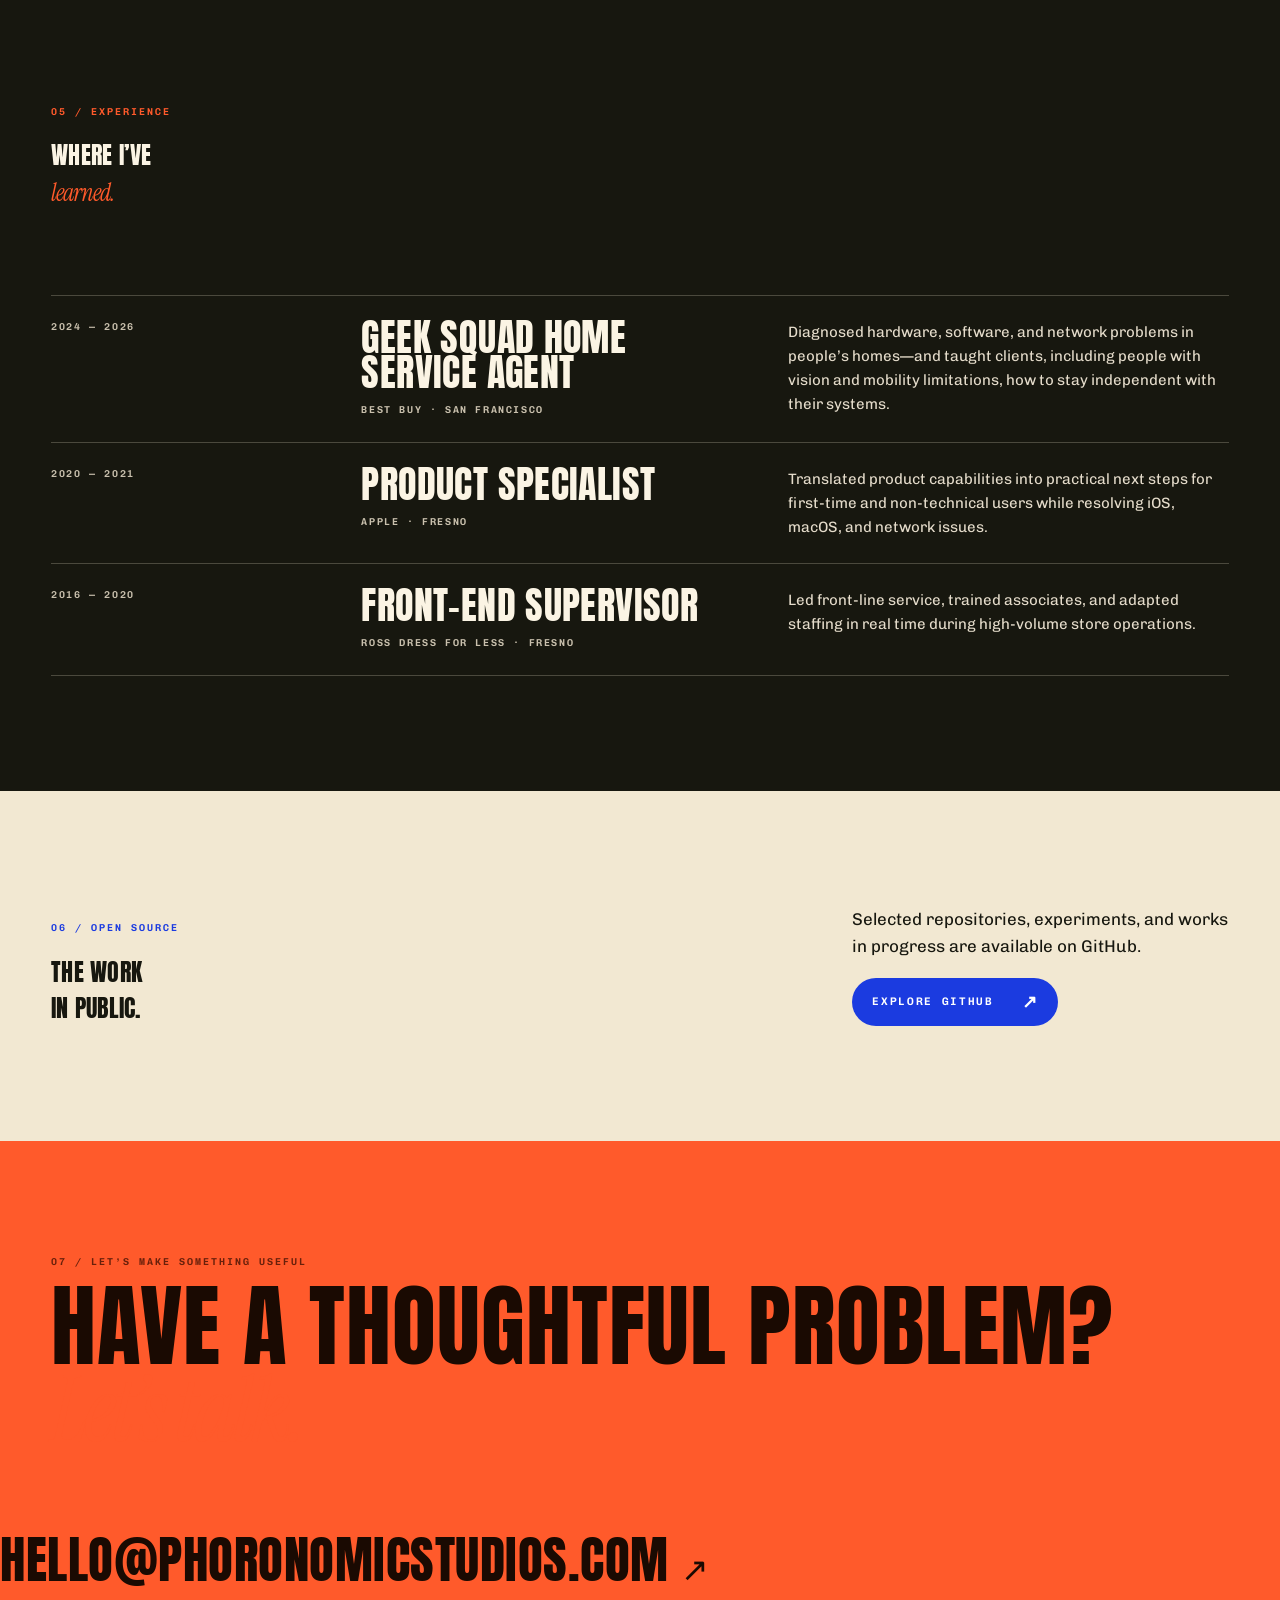
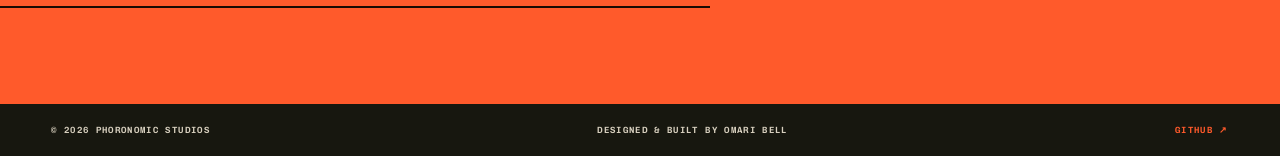
==== commit ae259c8f: "Add open for work status" ====
--- a/index.html
+++ b/index.html
@@ -11,6 +11,7 @@
     <link href="https://fonts.googleapis.com/css2?family=Anton&family=Chivo:wght@400;500;600&family=Chivo+Mono:wght@500;600&family=Instrument+Serif:ital@0;1&display=swap" rel="stylesheet" />
     <link rel="stylesheet" href="styles.css" />
     <link rel="stylesheet" href="portfolio.css" />
+    <link rel="stylesheet" href="availability.css" />
   </head>
   <body>
     <a class="skip-link" href="#work">Skip to projects</a>
@@ -28,6 +29,9 @@
     <main id="top">
       <section class="hero block dark" aria-labelledby="hero-title">
         <div class="hero-label reveal">Independent software studio <span>·</span> San Francisco, CA</div>
+        <a class="availability reveal" href="mailto:hello@phoronomicstudios.com?subject=Project%20inquiry" aria-label="Open for work — email Omari Bell">
+          <span class="availability-dot" aria-hidden="true"></span> Open for work <b>↗</b>
+        </a>
         <div class="hero-copy">
           <p class="eyebrow reveal">01 / ABOUT THE STUDIO</p>
           <h1 id="hero-title" class="reveal">Tools for the<br /><em>way people move.</em></h1>
--- a/availability.css
+++ b/availability.css
@@ -0,0 +1 @@
+.availability{position:absolute;right:max(4vw,calc((100vw - 1180px)/2));top:clamp(36px,6vw,82px);min-height:44px;display:inline-flex;align-items:center;gap:9px;border:1px solid var(--orange);border-radius:999px;padding:0 15px;color:var(--cream);font:600 10px/1 var(--mono);letter-spacing:.16em;text-transform:uppercase;transition:background .25s ease,color .25s ease,transform .25s ease;z-index:2}.availability:hover,.availability:focus-visible{background:var(--orange);color:var(--ink);transform:translateY(-2px)}.availability-dot{width:8px;height:8px;border-radius:50%;background:var(--orange);box-shadow:0 0 0 0 rgba(255,90,43,.6);animation:status-pulse 2s ease-out infinite}.availability:hover .availability-dot,.availability:focus-visible .availability-dot{background:var(--ink)}.availability b{font:400 17px var(--body);letter-spacing:0}@keyframes status-pulse{to{box-shadow:0 0 0 8px rgba(255,90,43,0)}}@media(max-width:640px){.availability{position:relative;right:auto;top:auto;margin-top:20px}.hero-copy{margin-top:72px}}@media(prefers-reduced-motion:reduce){.availability,.availability:hover,.availability:focus-visible{transform:none}.availability-dot{animation:none}}
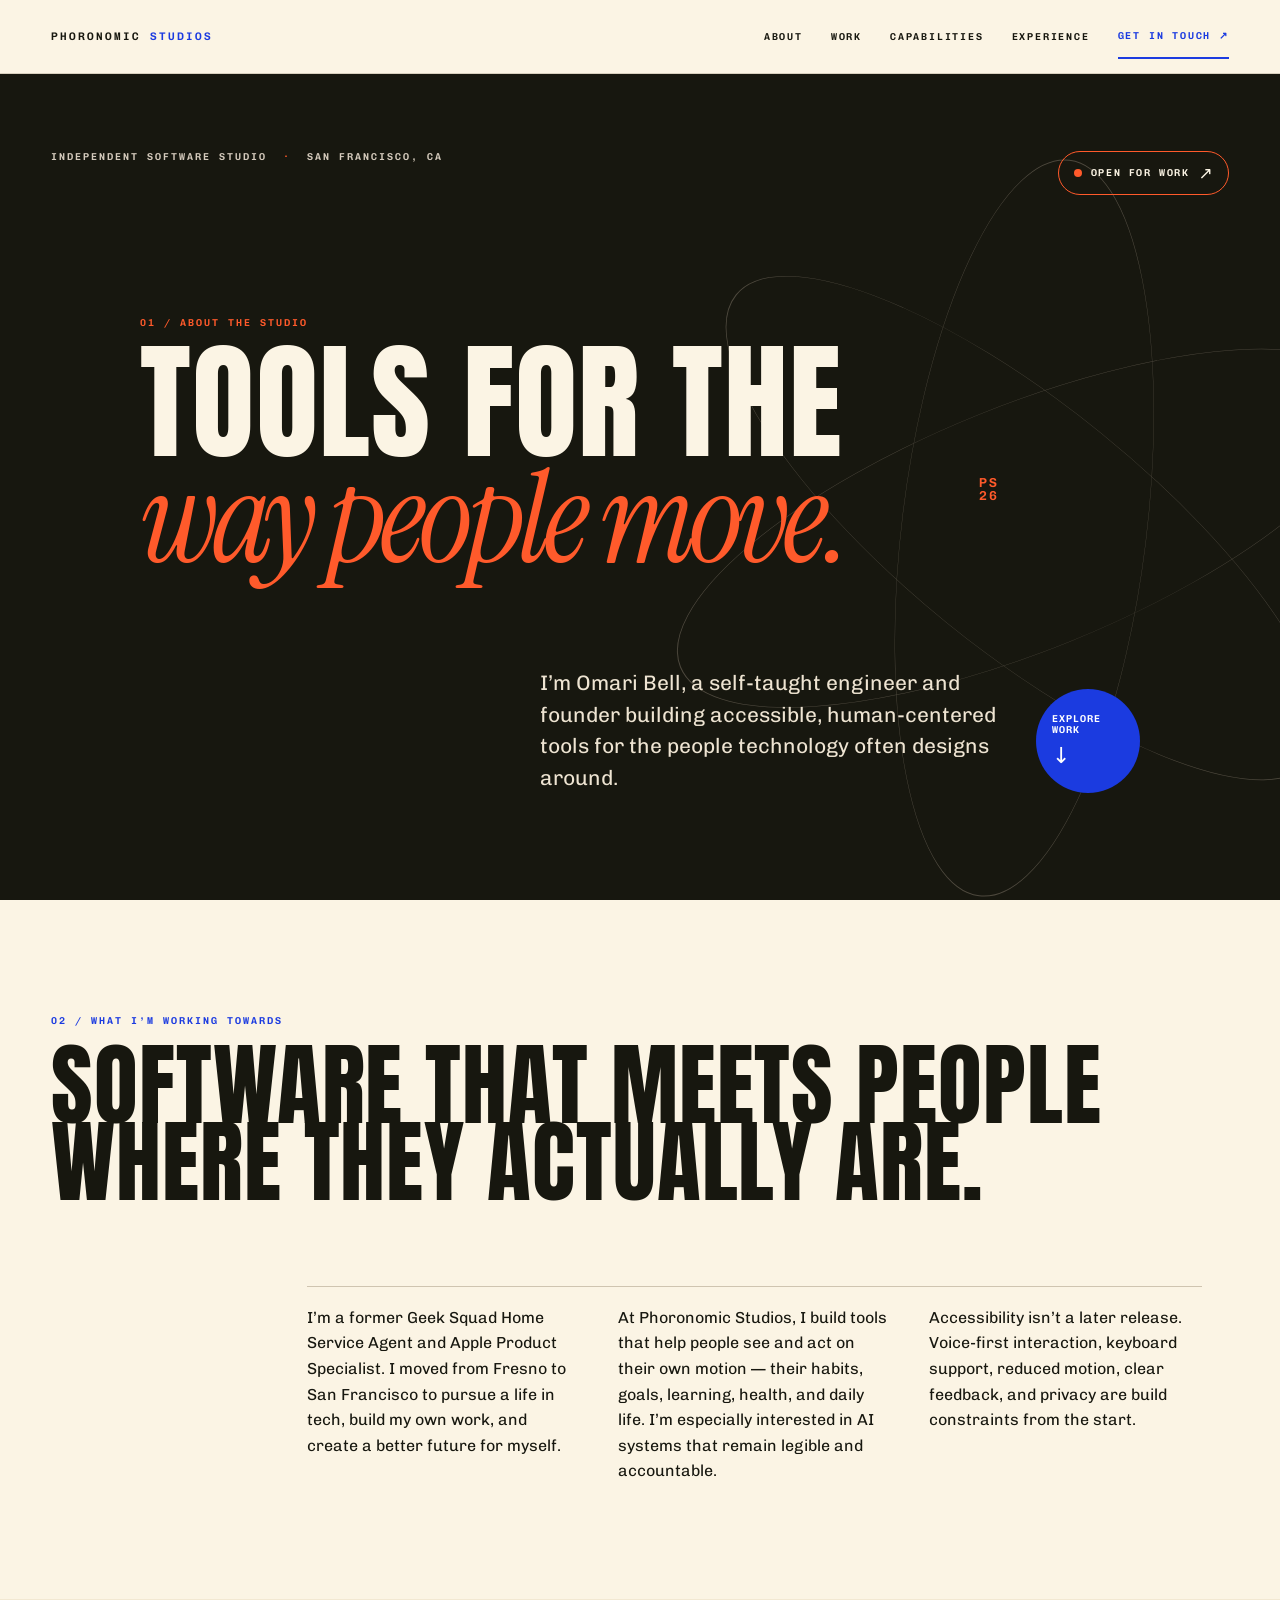
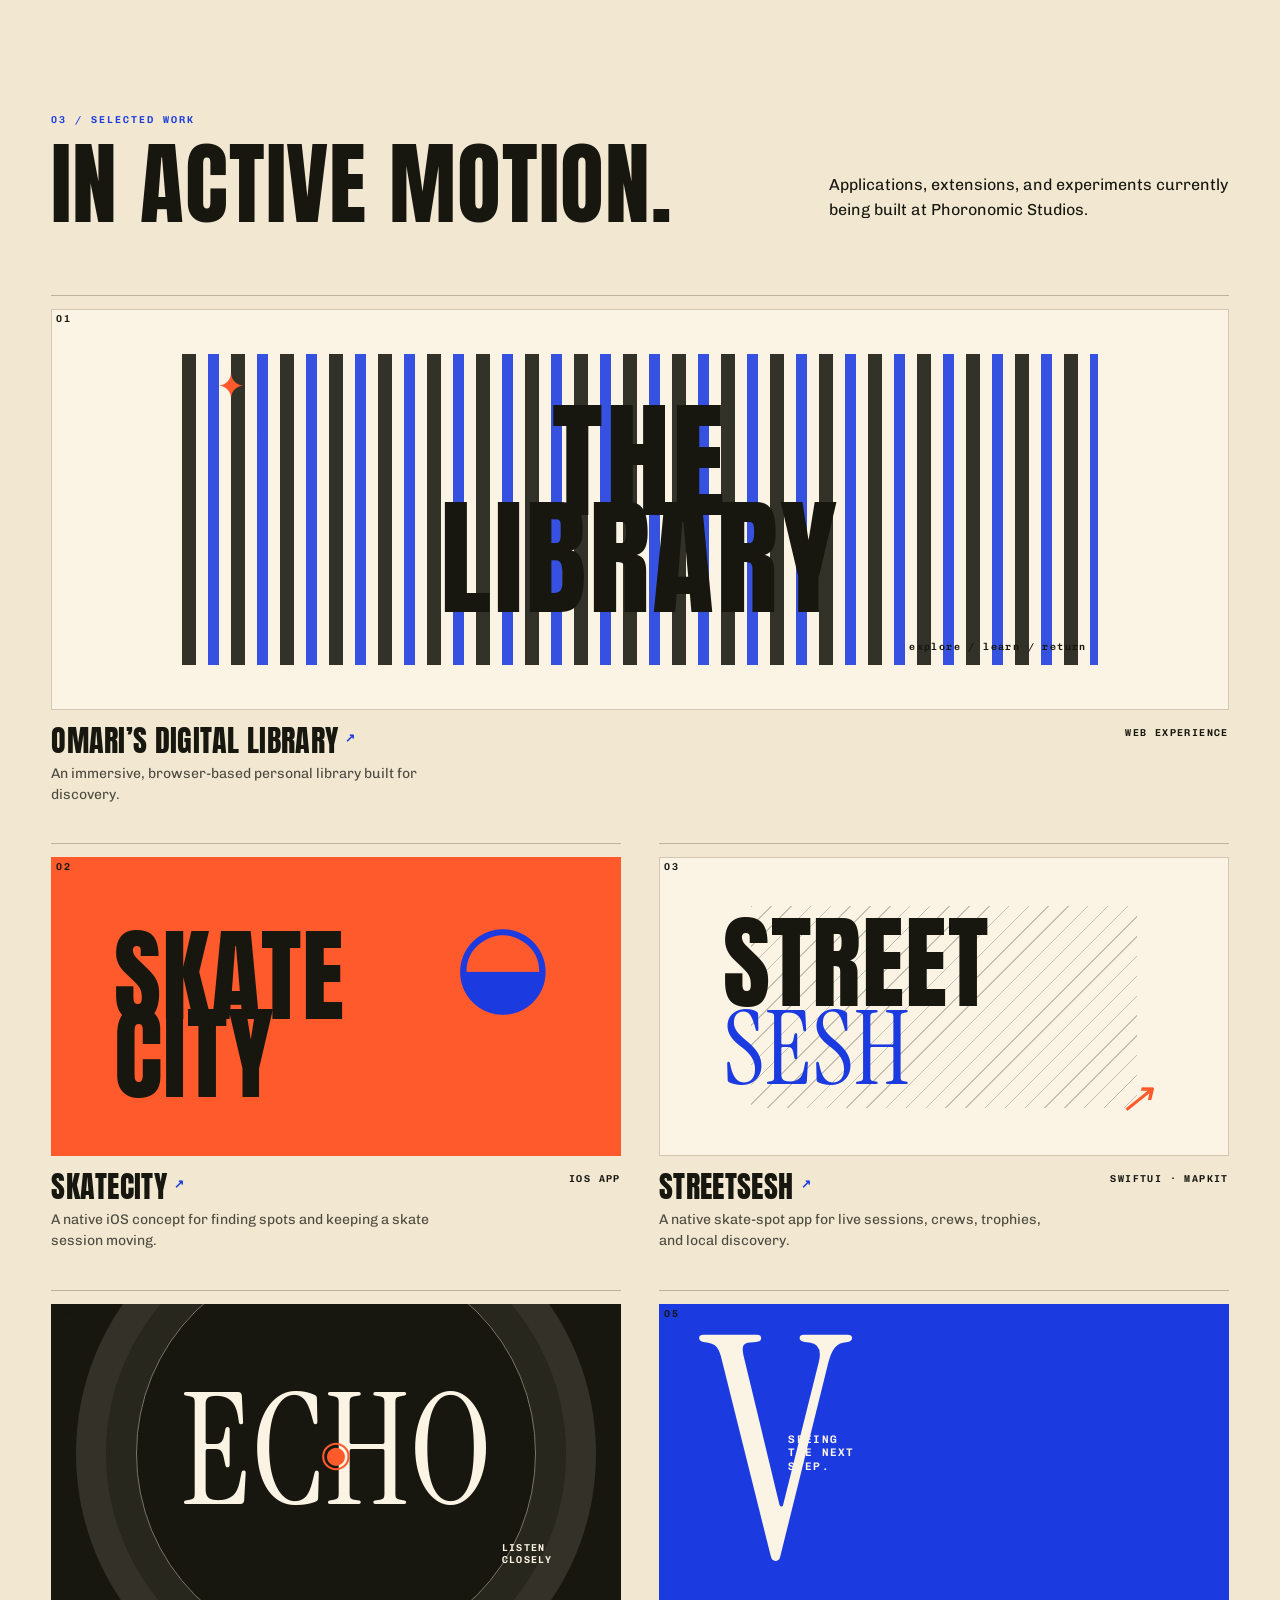
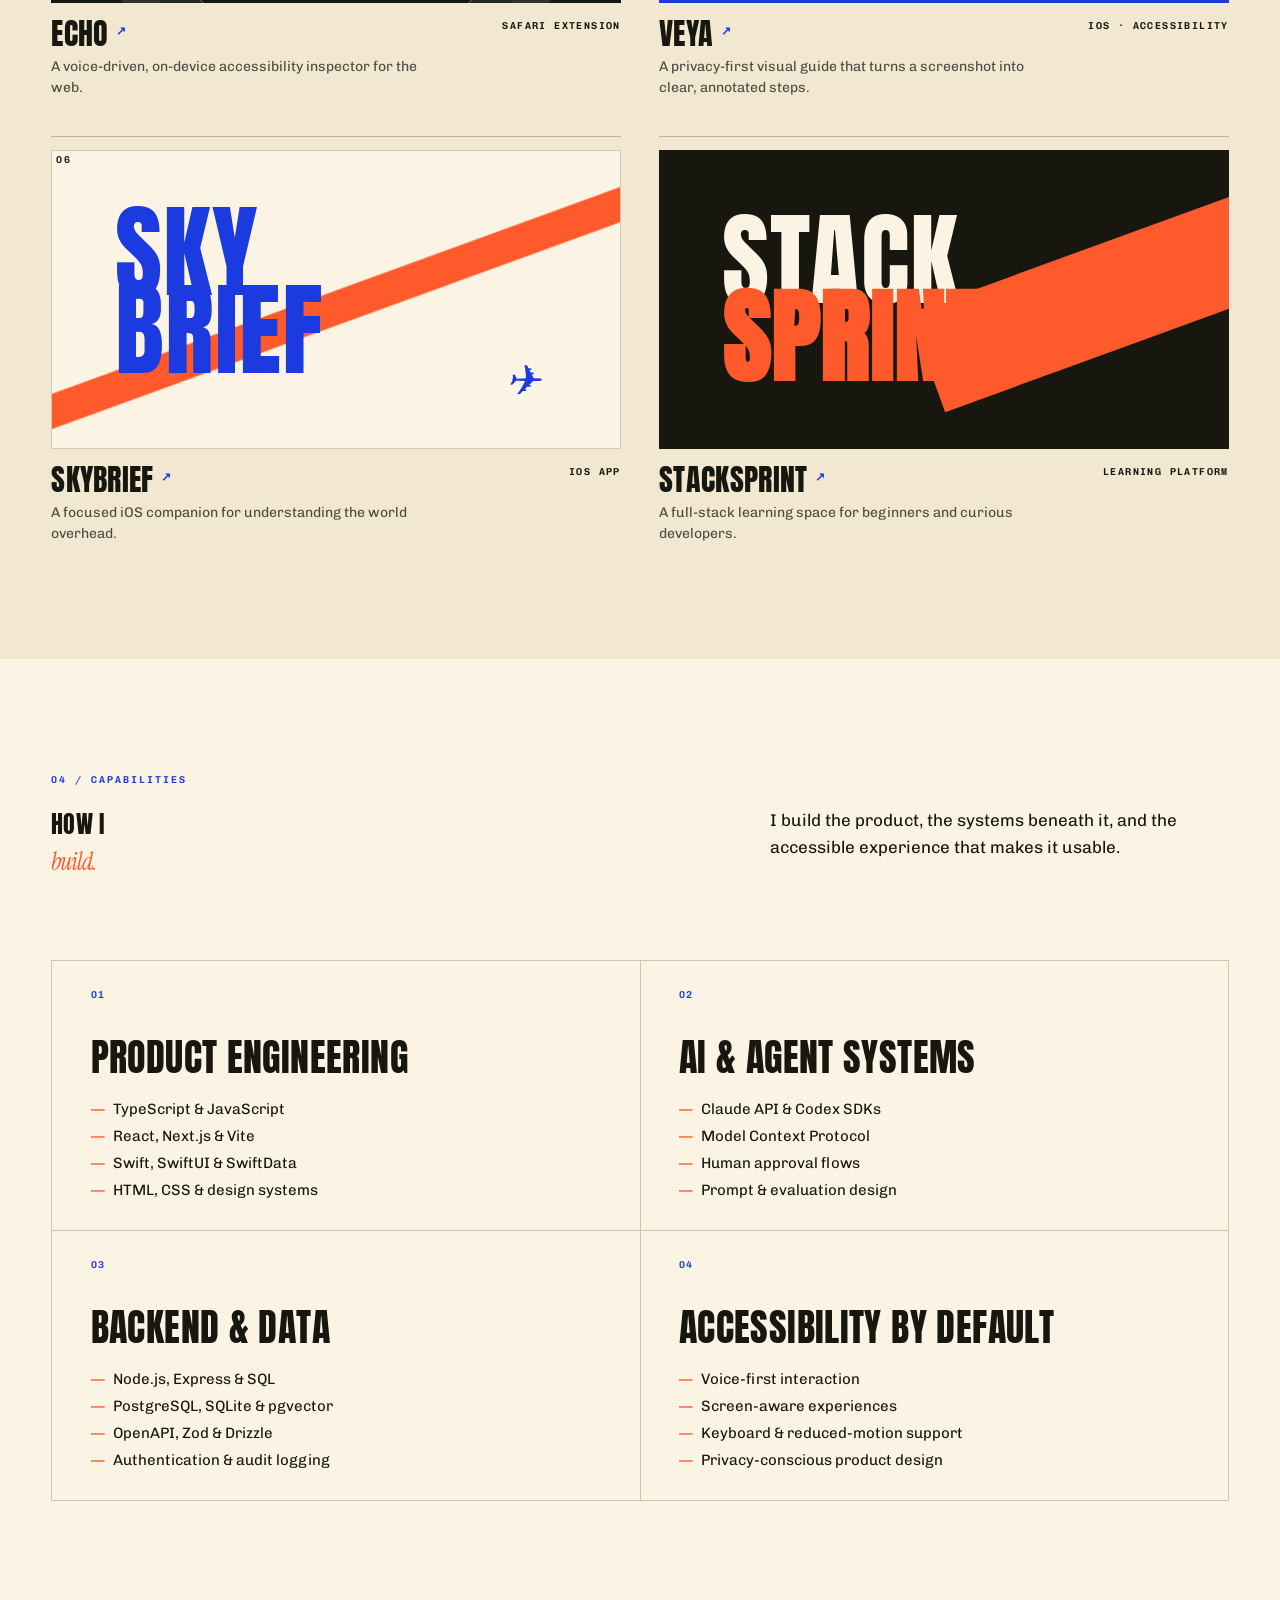
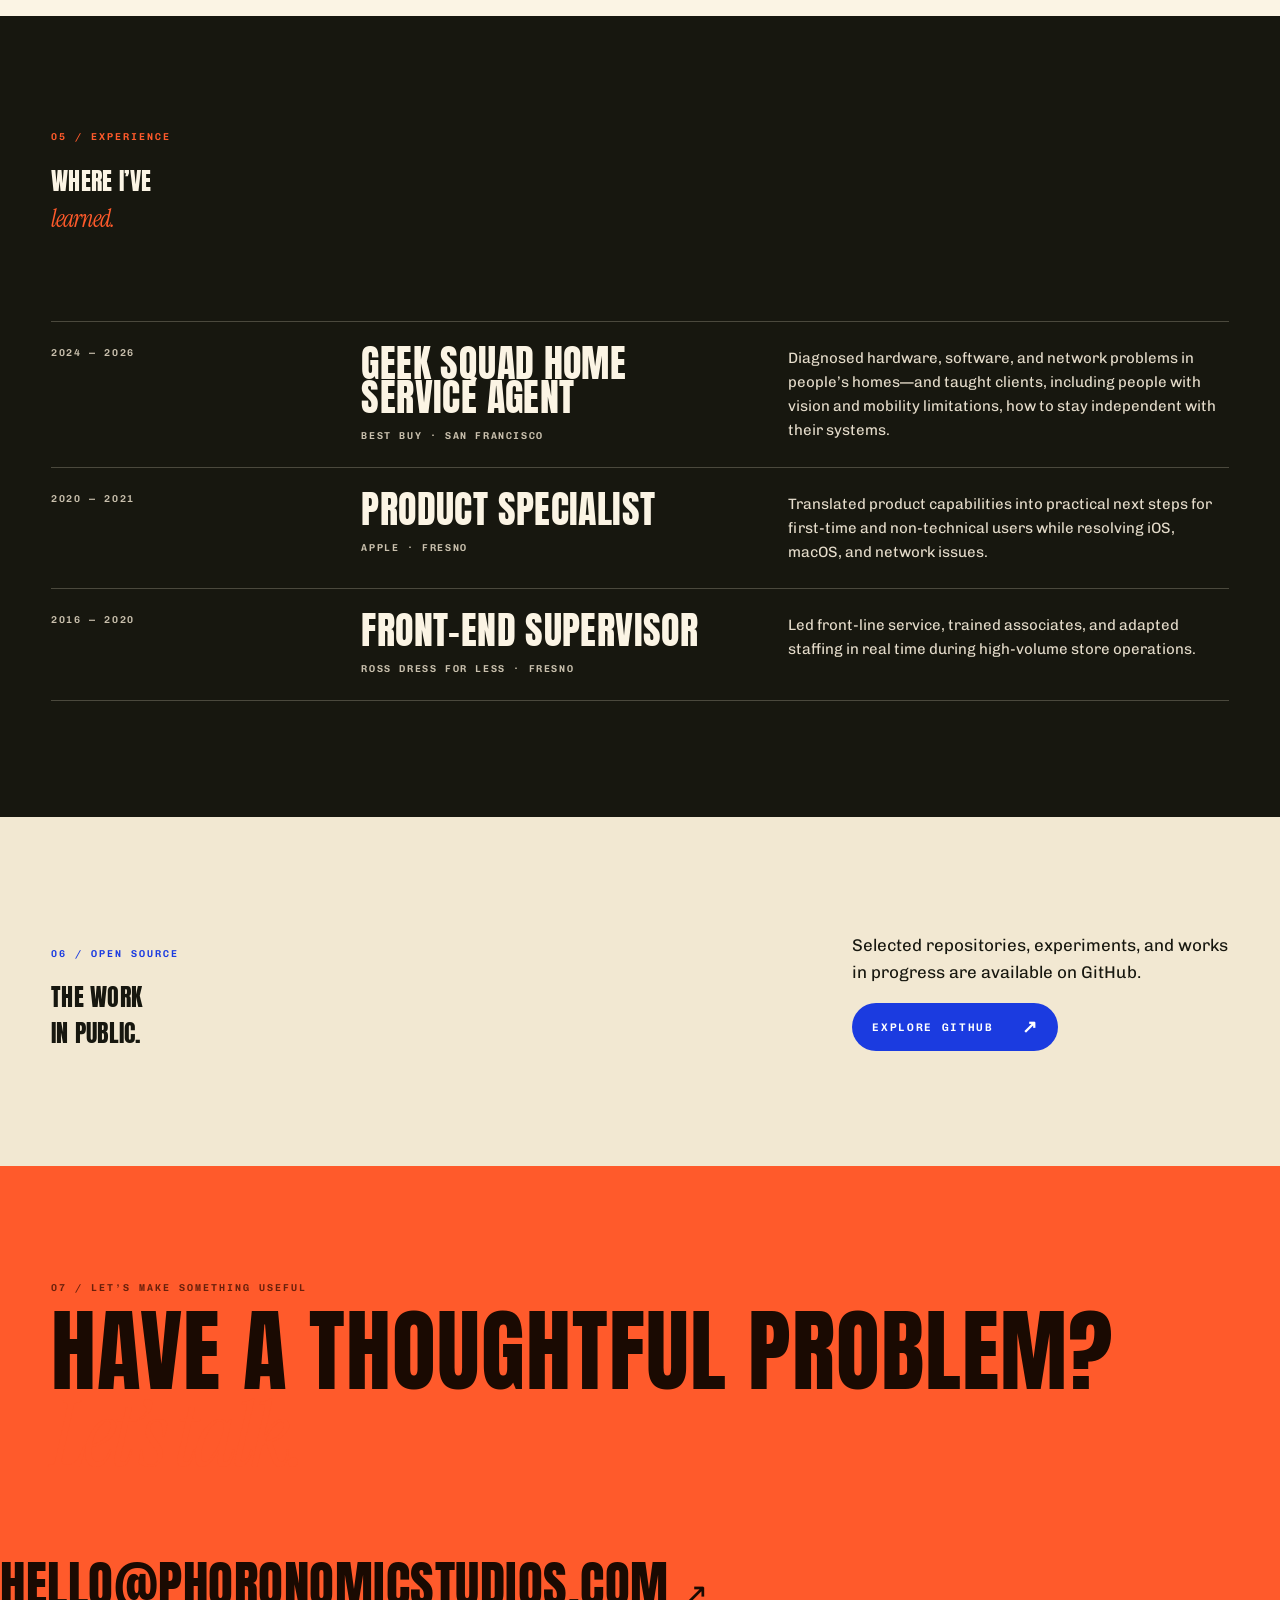
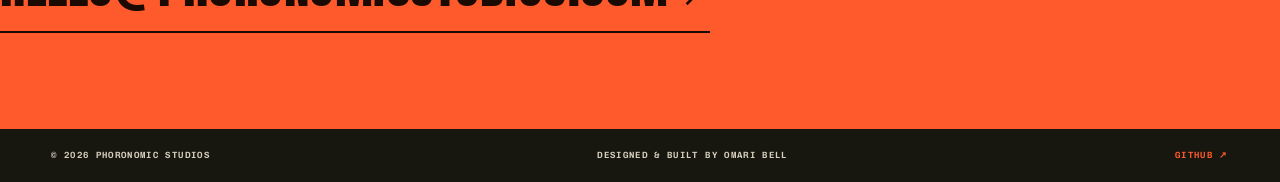
==== commit 74278c8e: "Add personal story to about section" ====
--- a/index.html
+++ b/index.html
@@ -47,8 +47,8 @@
         <p class="eyebrow">02 / WHAT I’M WORKING TOWARDS</p>
         <h2 id="principles-title">Software that meets people<br />where they actually are.</h2>
         <div class="principle-grid">
-          <p>My work begins with a simple premise: products should make a person’s own motion — their habits, goals, learning, health, and daily life — easier to see and act on.</p>
-          <p>I’m especially interested in AI systems that remain legible and accountable: every meaningful change planned, reviewed, checkpointed, and validated by a human.</p>
+          <p>I’m a former Geek Squad Home Service Agent and Apple Product Specialist. I moved from Fresno to San Francisco to pursue a life in tech, build my own work, and create a better future for myself.</p>
+          <p>At Phoronomic Studios, I build tools that help people see and act on their own motion — their habits, goals, learning, health, and daily life. I’m especially interested in AI systems that remain legible and accountable.</p>
           <p>Accessibility isn’t a later release. Voice-first interaction, keyboard support, reduced motion, clear feedback, and privacy are build constraints from the start.</p>
         </div>
       </section>
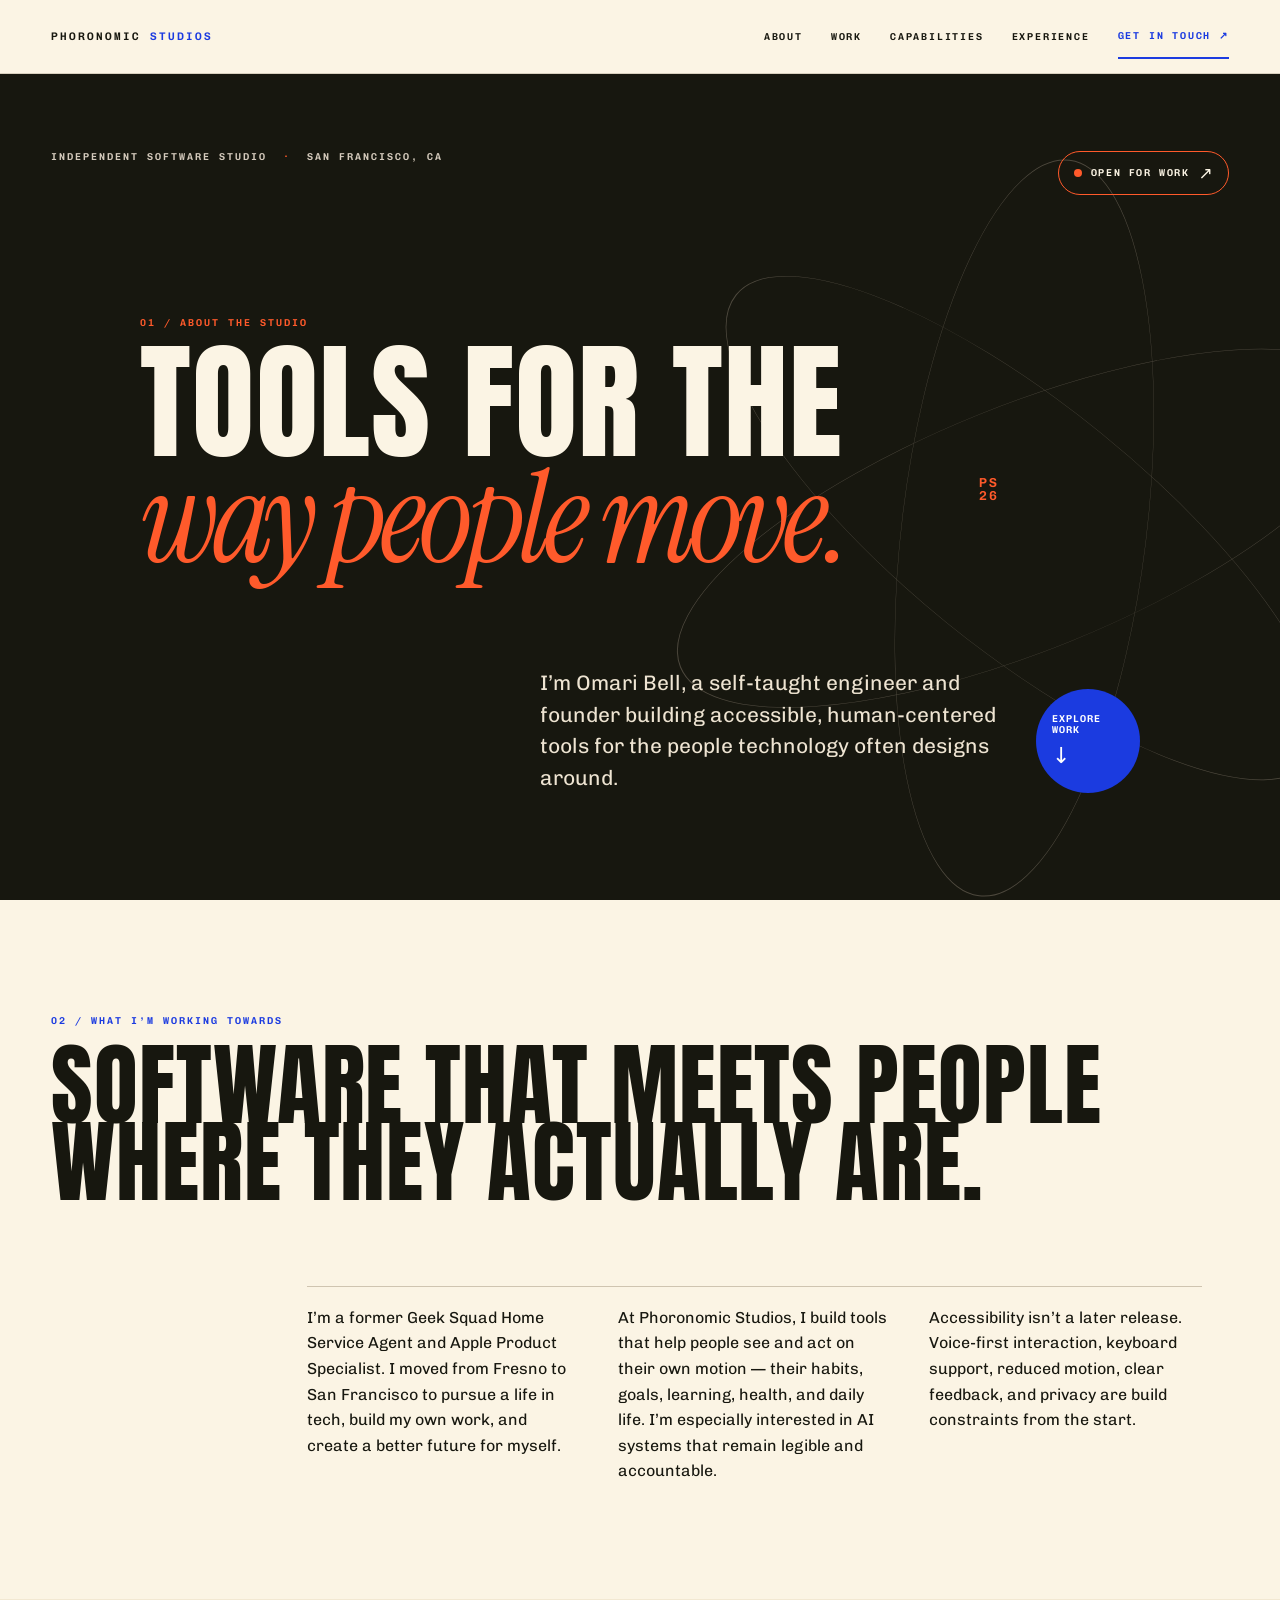
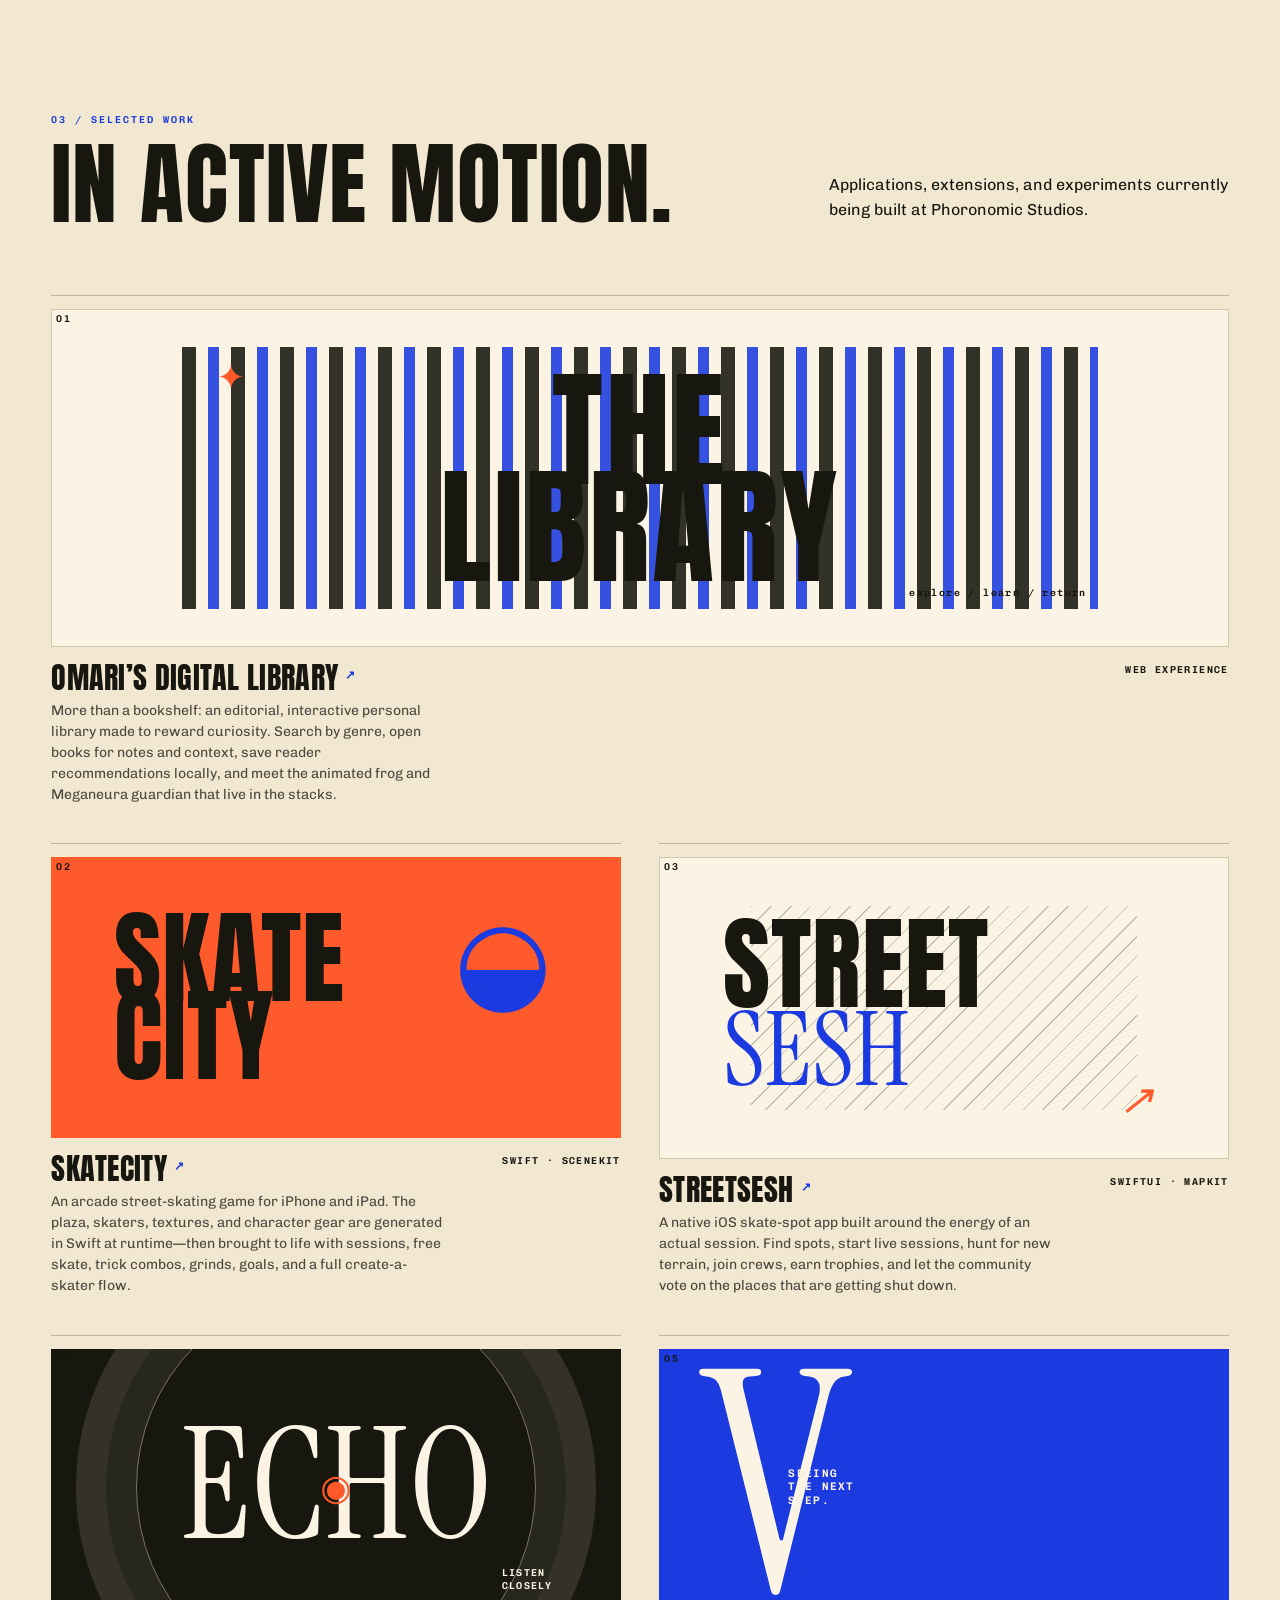
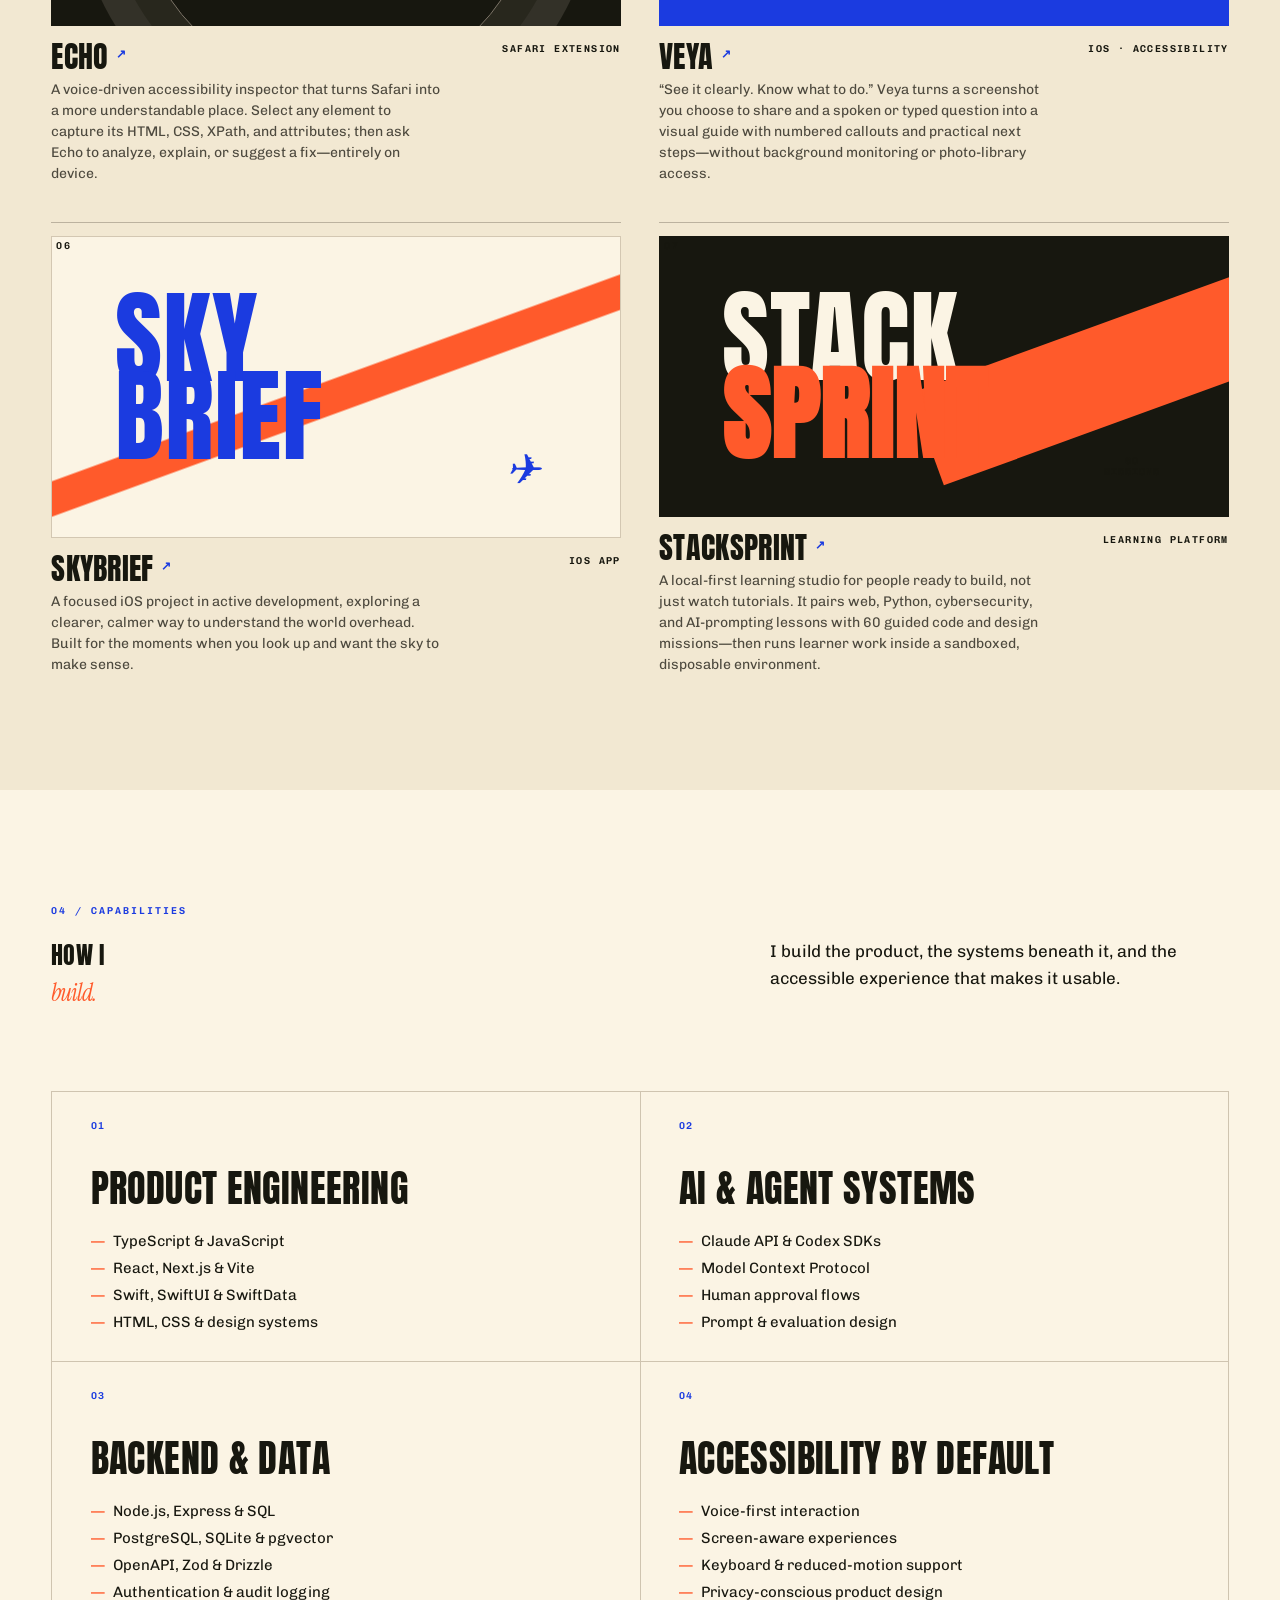
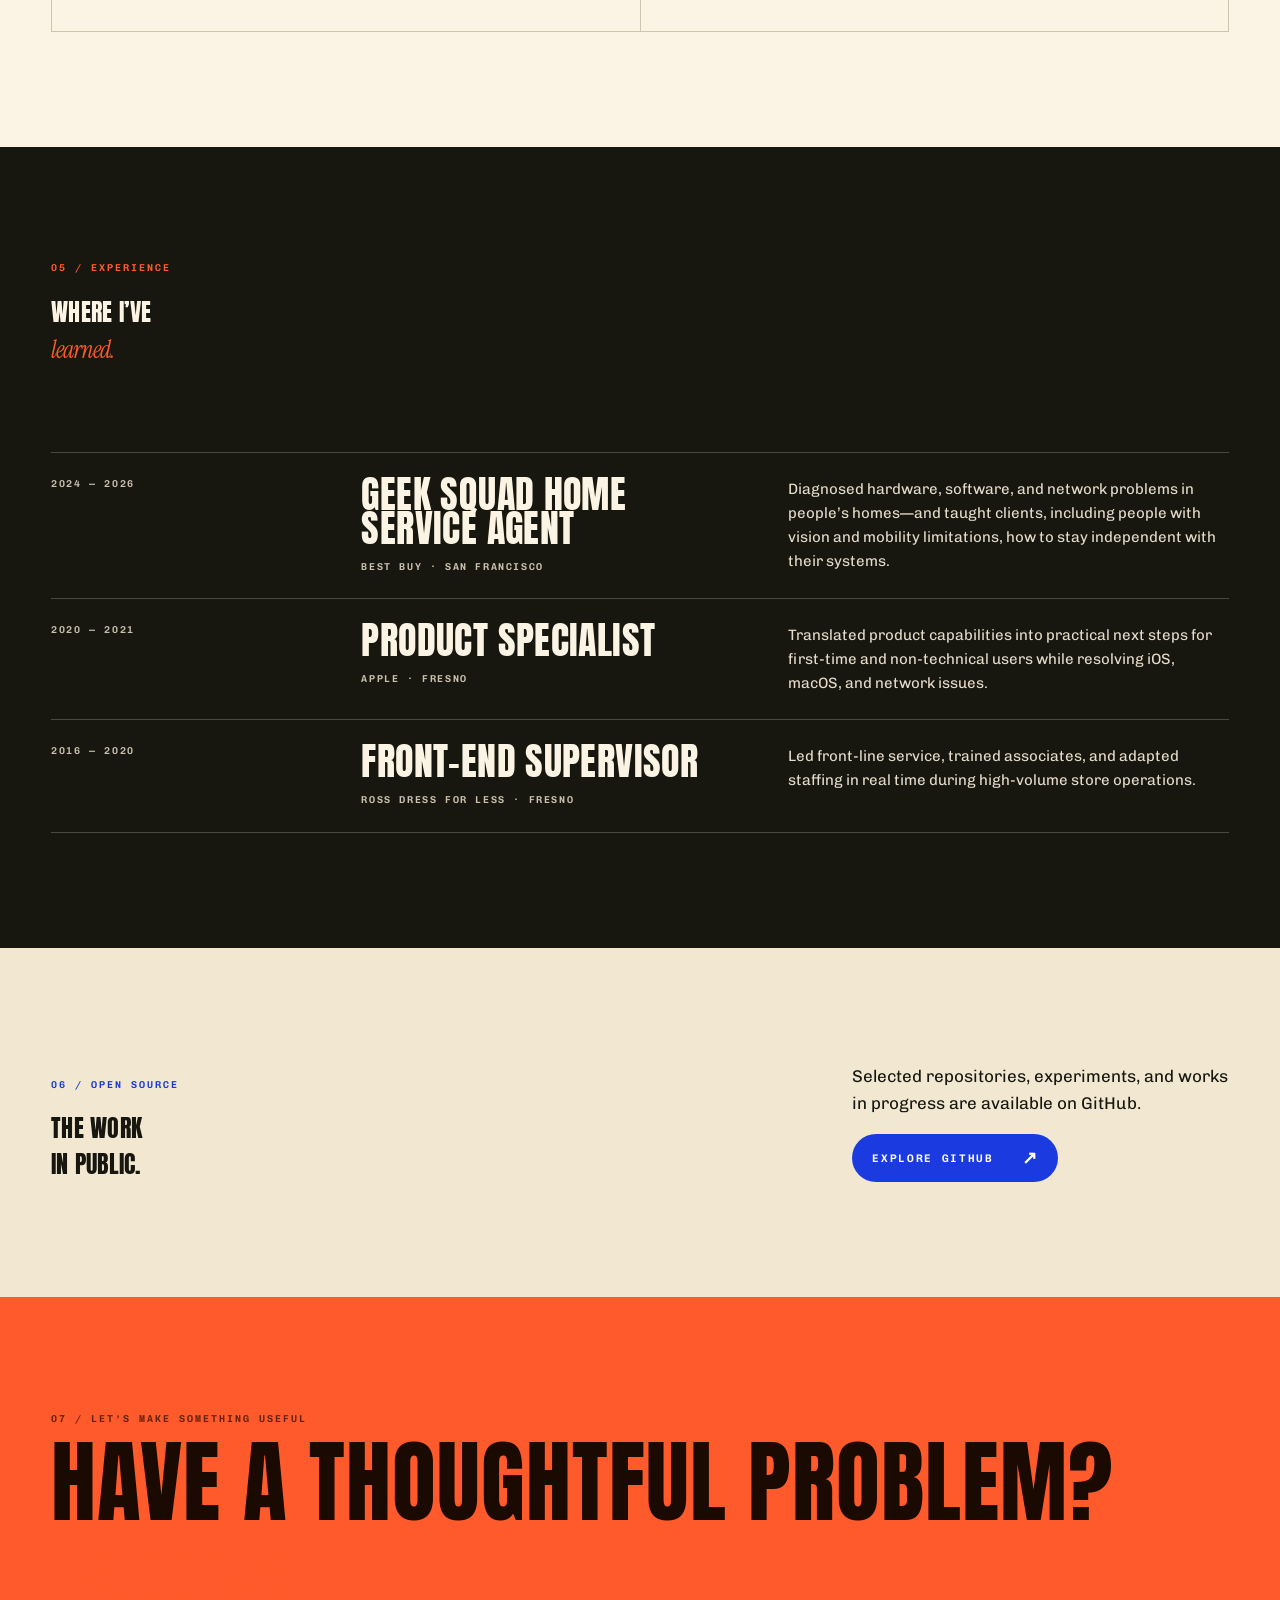
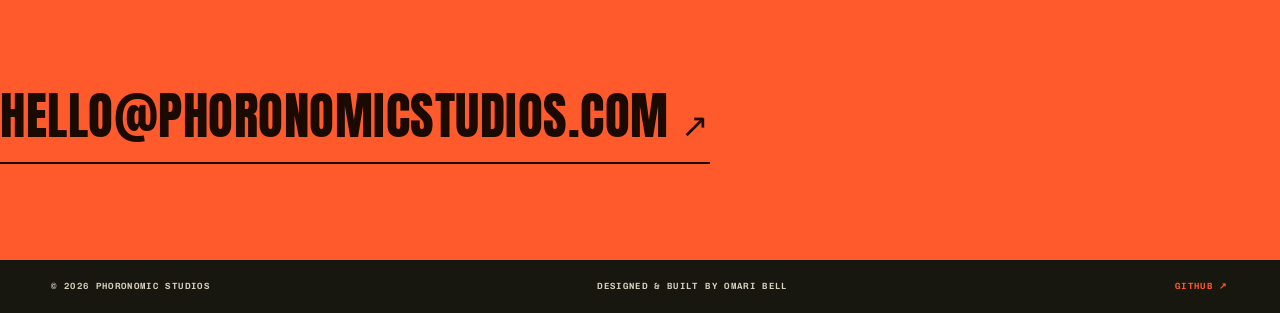
==== commit 1cb3d3a4: "Expand selected work descriptions" ====
--- a/index.html
+++ b/index.html
@@ -62,31 +62,31 @@
         <div class="project-list">
           <a class="project project-featured" href="https://github.com/marcompsci/Omari-s-Digital-Libary" target="_blank" rel="noreferrer">
             <div class="project-index">01</div><div class="project-art library-art"><span>✦</span><b>THE<br />LIBRARY</b><i>explore / learn / return</i></div>
-            <div class="project-meta"><div><h3>Omari’s Digital Library <sup>↗</sup></h3><p>An immersive, browser-based personal library built for discovery.</p></div><span>WEB EXPERIENCE</span></div>
+            <div class="project-meta"><div><h3>Omari’s Digital Library <sup>↗</sup></h3><p>More than a bookshelf: an editorial, interactive personal library made to reward curiosity. Search by genre, open books for notes and context, save reader recommendations locally, and meet the animated frog and Meganeura guardian that live in the stacks.</p></div><span>WEB EXPERIENCE</span></div>
           </a>
           <a class="project" href="https://github.com/marcompsci/SkateCity" target="_blank" rel="noreferrer">
             <div class="project-index">02</div><div class="project-art skate-art"><span>SKATE<br />CITY</span><i>◒</i></div>
-            <div class="project-meta"><div><h3>SkateCity <sup>↗</sup></h3><p>A native iOS concept for finding spots and keeping a skate session moving.</p></div><span>IOS APP</span></div>
+            <div class="project-meta"><div><h3>SkateCity <sup>↗</sup></h3><p>An arcade street-skating game for iPhone and iPad. The plaza, skaters, textures, and character gear are generated in Swift at runtime—then brought to life with sessions, free skate, trick combos, grinds, goals, and a full create-a-skater flow.</p></div><span>SWIFT · SCENEKIT</span></div>
           </a>
           <a class="project" href="https://github.com/marcompsci/StreetSesh" target="_blank" rel="noreferrer">
             <div class="project-index">03</div><div class="project-art street-art"><span>STREET<br /><b>SESH</b></span><i>↗</i></div>
-            <div class="project-meta"><div><h3>StreetSesh <sup>↗</sup></h3><p>A native skate-spot app for live sessions, crews, trophies, and local discovery.</p></div><span>SWIFTUI · MAPKIT</span></div>
+            <div class="project-meta"><div><h3>StreetSesh <sup>↗</sup></h3><p>A native iOS skate-spot app built around the energy of an actual session. Find spots, start live sessions, hunt for new terrain, join crews, earn trophies, and let the community vote on the places that are getting shut down.</p></div><span>SWIFTUI · MAPKIT</span></div>
           </a>
           <a class="project" href="https://github.com/marcompsci/Echo" target="_blank" rel="noreferrer">
             <div class="project-index">04</div><div class="project-art echo-art"><span>ECHO</span><i>◉</i><b>listen<br />closely</b></div>
-            <div class="project-meta"><div><h3>Echo <sup>↗</sup></h3><p>A voice-driven, on-device accessibility inspector for the web.</p></div><span>SAFARI EXTENSION</span></div>
+            <div class="project-meta"><div><h3>Echo <sup>↗</sup></h3><p>A voice-driven accessibility inspector that turns Safari into a more understandable place. Select any element to capture its HTML, CSS, XPath, and attributes; then ask Echo to analyze, explain, or suggest a fix—entirely on device.</p></div><span>SAFARI EXTENSION</span></div>
           </a>
           <a class="project" href="https://github.com/marcompsci/Veya" target="_blank" rel="noreferrer">
             <div class="project-index">05</div><div class="project-art veya-art"><span>V</span><i>Seeing<br />the next<br />step.</i></div>
-            <div class="project-meta"><div><h3>Veya <sup>↗</sup></h3><p>A privacy-first visual guide that turns a screenshot into clear, annotated steps.</p></div><span>IOS · ACCESSIBILITY</span></div>
+            <div class="project-meta"><div><h3>Veya <sup>↗</sup></h3><p>“See it clearly. Know what to do.” Veya turns a screenshot you choose to share and a spoken or typed question into a visual guide with numbered callouts and practical next steps—without background monitoring or photo-library access.</p></div><span>IOS · ACCESSIBILITY</span></div>
           </a>
           <a class="project" href="https://github.com/marcompsci/SkyBrief" target="_blank" rel="noreferrer">
             <div class="project-index">06</div><div class="project-art sky-art"><span>SKY<br />BRIEF</span><i>✈</i></div>
-            <div class="project-meta"><div><h3>SkyBrief <sup>↗</sup></h3><p>A focused iOS companion for understanding the world overhead.</p></div><span>IOS APP</span></div>
+            <div class="project-meta"><div><h3>SkyBrief <sup>↗</sup></h3><p>A focused iOS project in active development, exploring a clearer, calmer way to understand the world overhead. Built for the moments when you look up and want the sky to make sense.</p></div><span>IOS APP</span></div>
           </a>
           <a class="project" href="https://github.com/marcompsci/StackSprint" target="_blank" rel="noreferrer">
             <div class="project-index">07</div><div class="project-art stack-art"><span>STACK<br /><b>SPRINT</b></span><i>60<br />MISSIONS</i></div>
-            <div class="project-meta"><div><h3>StackSprint <sup>↗</sup></h3><p>A full-stack learning space for beginners and curious developers.</p></div><span>LEARNING PLATFORM</span></div>
+            <div class="project-meta"><div><h3>StackSprint <sup>↗</sup></h3><p>A local-first learning studio for people ready to build, not just watch tutorials. It pairs web, Python, cybersecurity, and AI-prompting lessons with 60 guided code and design missions—then runs learner work inside a sandboxed, disposable environment.</p></div><span>LEARNING PLATFORM</span></div>
           </a>
         </div>
       </section>
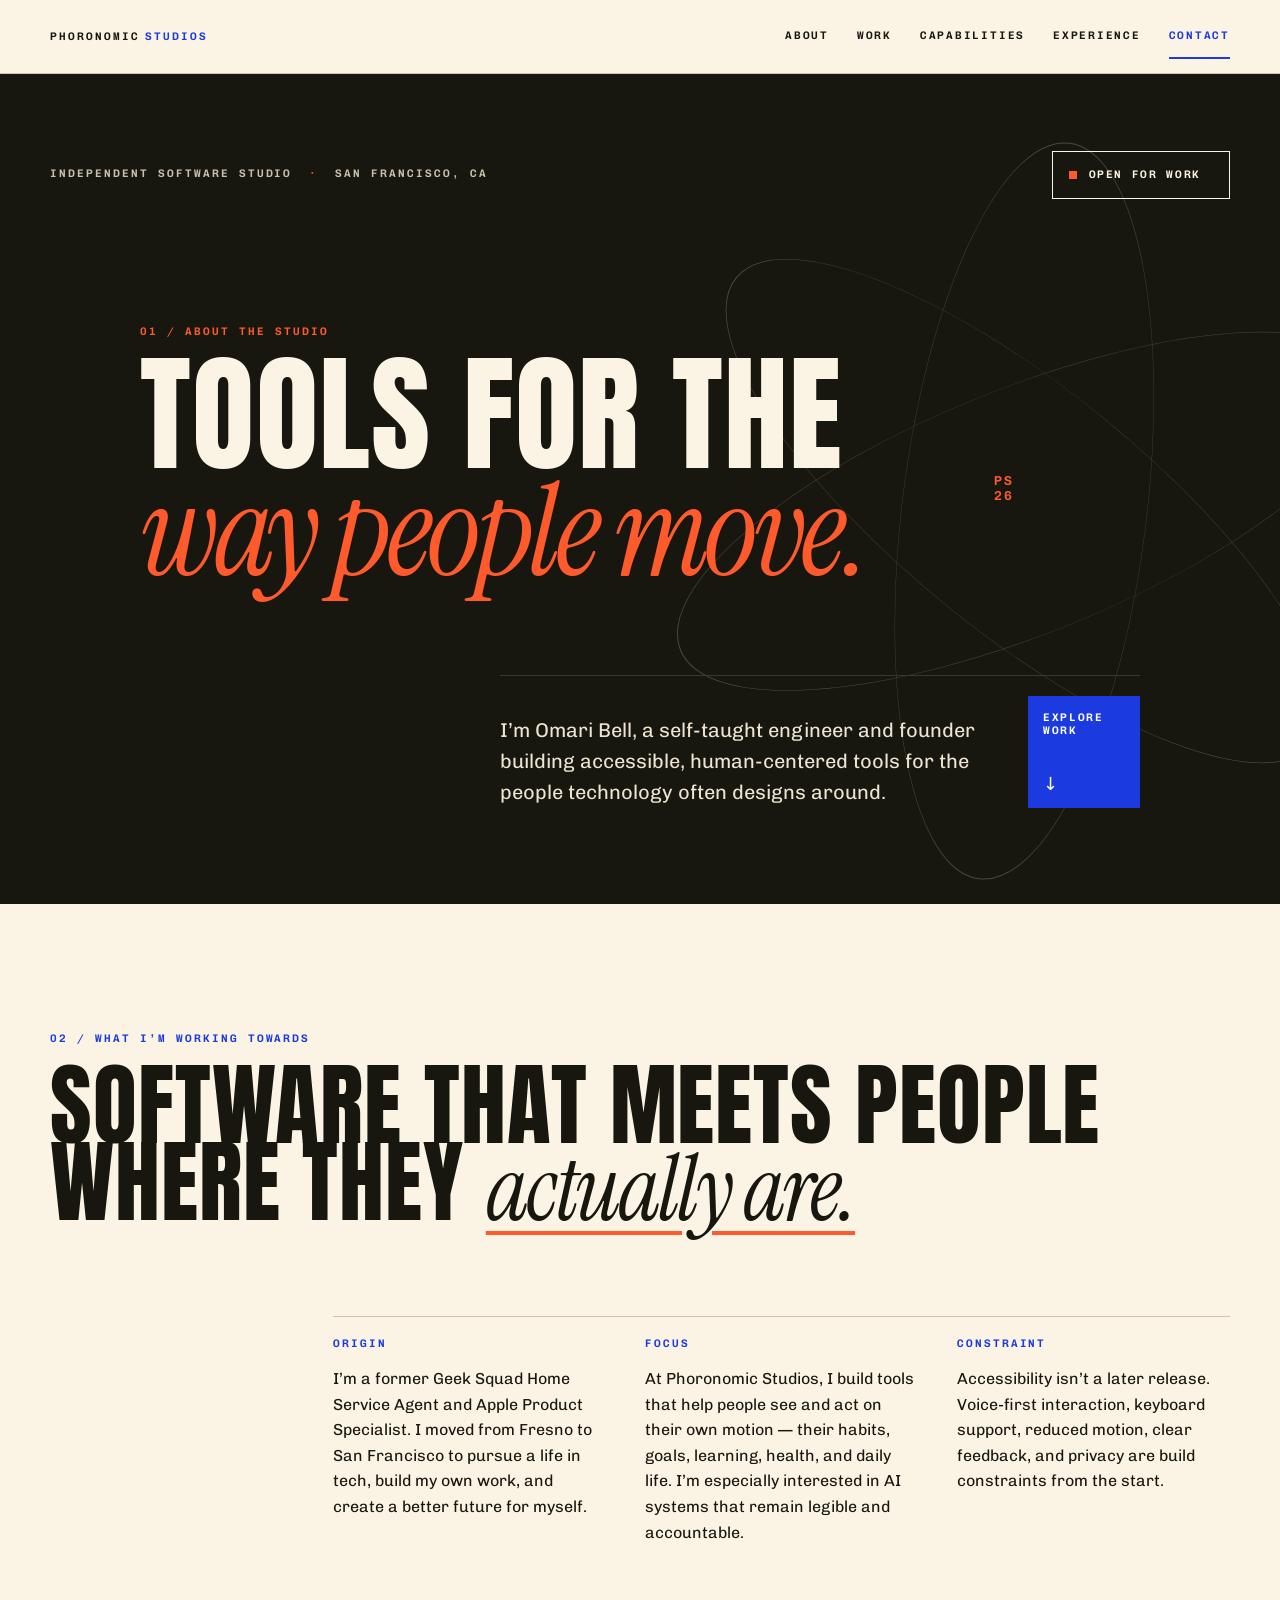
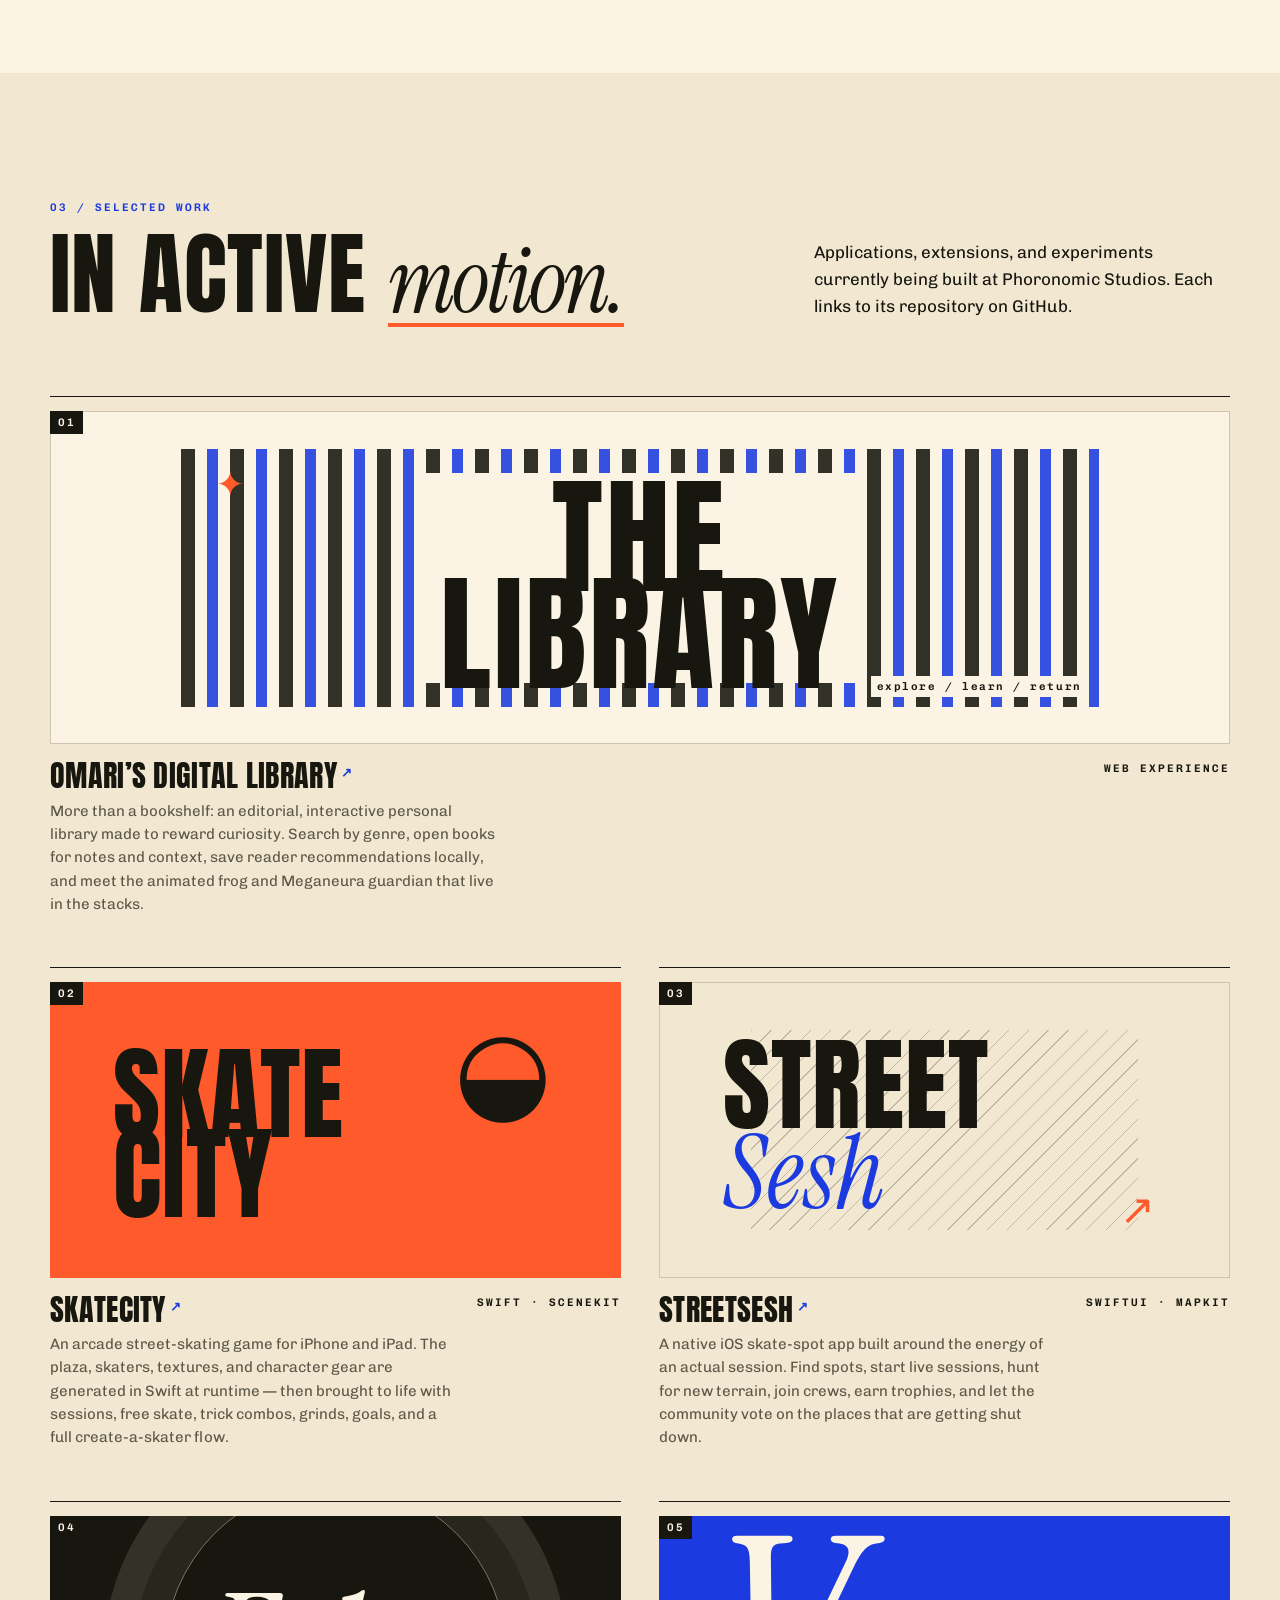
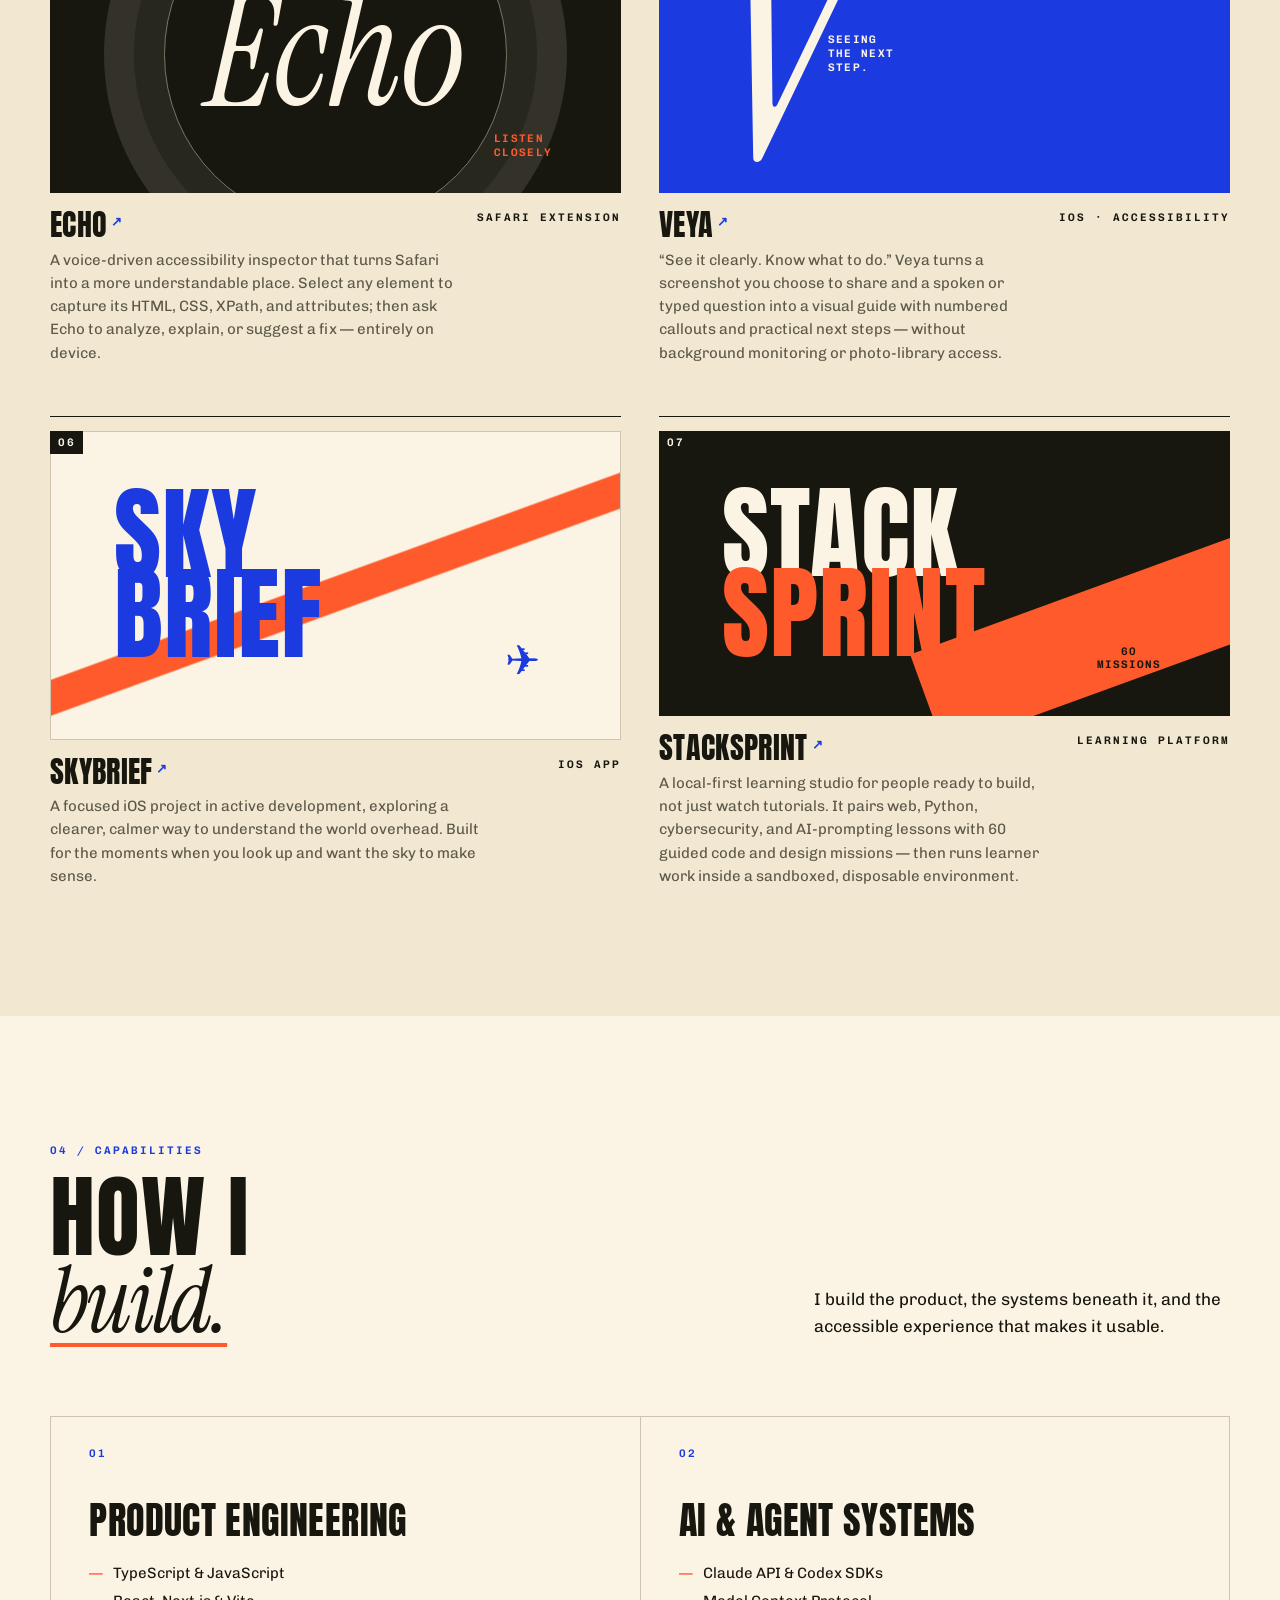
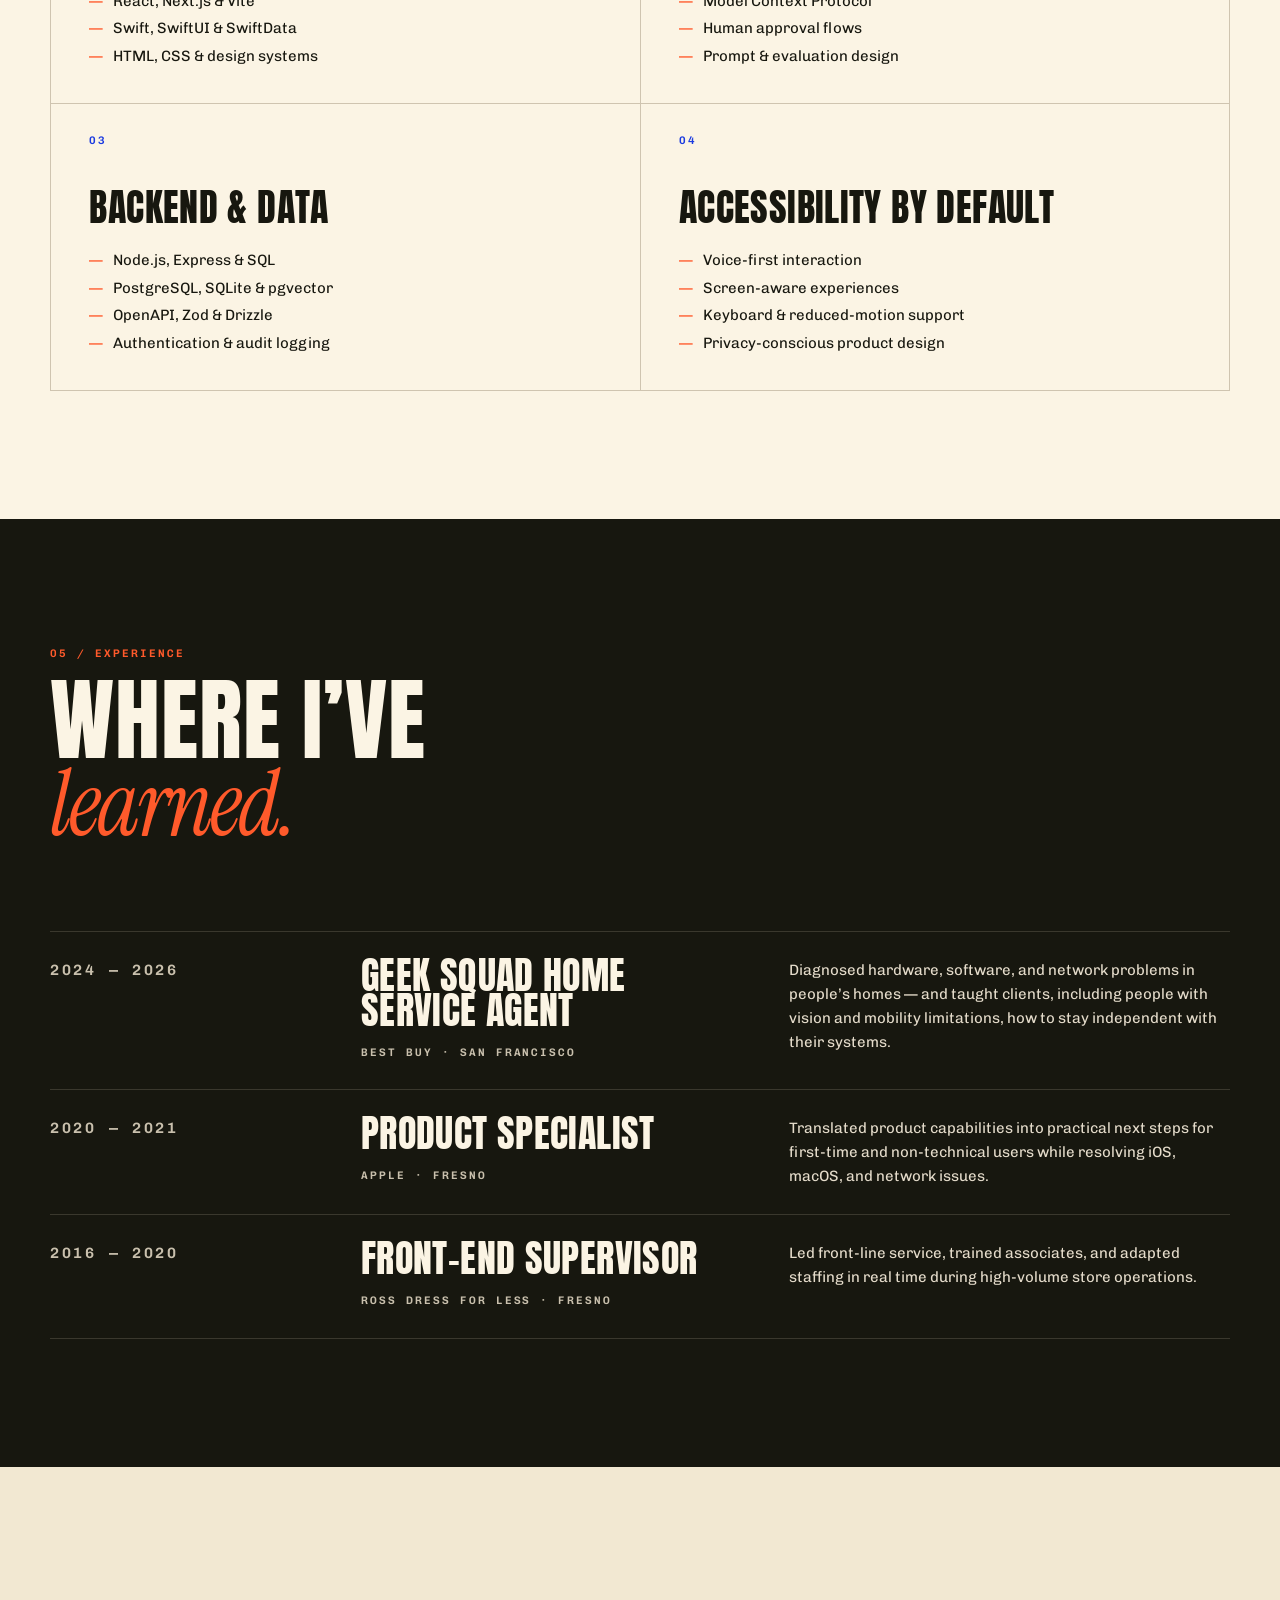
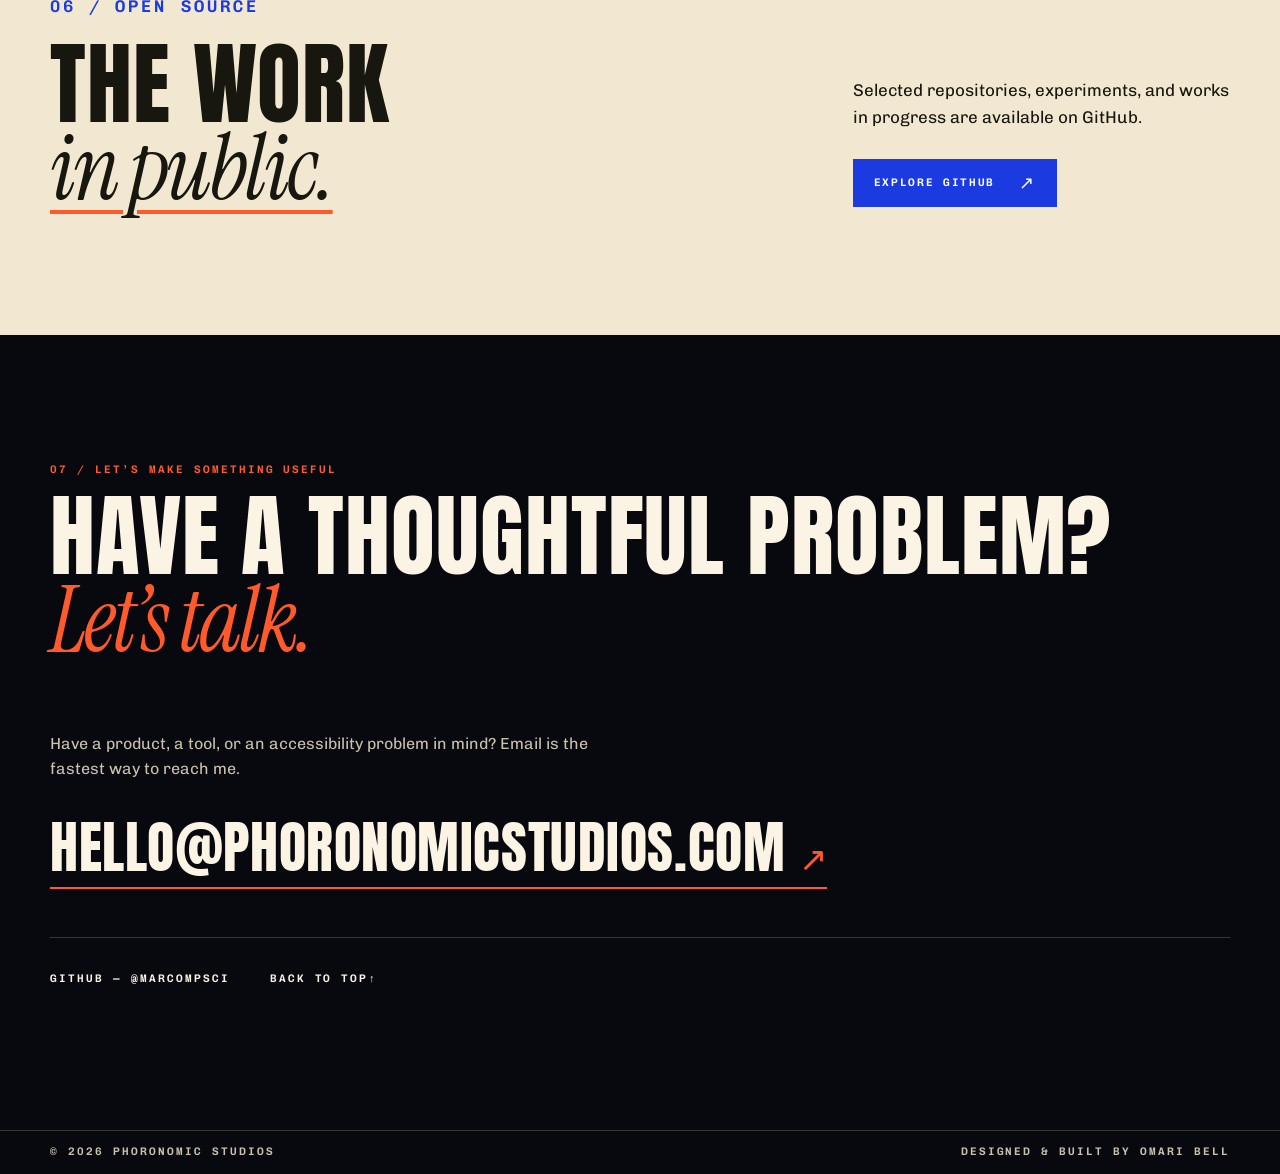
==== commit 90395fcb: "Rebuild portfolio on the Phoronomic Studios design system - Consolidate three stylesheets into one t" ====
--- a/index.html
+++ b/index.html
@@ -3,131 +3,263 @@
   <head>
     <meta charset="UTF-8" />
     <meta name="viewport" content="width=device-width, initial-scale=1.0" />
-    <meta name="description" content="The active work of Omari Bell — independent engineer and founder of Phoronomic Studios." />
+    <title>Omari Bell — Phoronomic Studios</title>
+    <meta name="description" content="Omari Bell is an independent engineer and the founder of Phoronomic Studios, a San Francisco software studio building accessible, human-centered tools." />
     <meta name="theme-color" content="#17170F" />
-    <title>Omari Bell — Phoronomic Studios</title>
+    <link rel="canonical" href="https://phoronomicstudios.com/" />
+    <link rel="icon" href="favicon.svg" type="image/svg+xml" />
+
+    <meta property="og:type" content="website" />
+    <meta property="og:site_name" content="Phoronomic Studios" />
+    <meta property="og:title" content="Omari Bell — Phoronomic Studios" />
+    <meta property="og:description" content="Accessible, human-centered software from an independent studio in San Francisco." />
+    <meta property="og:url" content="https://phoronomicstudios.com/" />
+    <meta name="twitter:card" content="summary" />
+
     <link rel="preconnect" href="https://fonts.googleapis.com" />
     <link rel="preconnect" href="https://fonts.gstatic.com" crossorigin />
     <link href="https://fonts.googleapis.com/css2?family=Anton&family=Chivo:wght@400;500;600&family=Chivo+Mono:wght@500;600&family=Instrument+Serif:ital@0;1&display=swap" rel="stylesheet" />
     <link rel="stylesheet" href="styles.css" />
-    <link rel="stylesheet" href="portfolio.css" />
-    <link rel="stylesheet" href="availability.css" />
+
+    <script type="application/ld+json">
+      {
+        "@context": "https://schema.org",
+        "@type": "Person",
+        "name": "Omari Bell",
+        "jobTitle": "Founder & Engineer",
+        "worksFor": { "@type": "Organization", "name": "Phoronomic Studios", "url": "https://phoronomicstudios.com/" },
+        "email": "mailto:hello@phoronomicstudios.com",
+        "address": { "@type": "PostalAddress", "addressLocality": "San Francisco", "addressRegion": "CA" },
+        "sameAs": ["https://github.com/marcompsci"]
+      }
+    </script>
   </head>
   <body>
-    <a class="skip-link" href="#work">Skip to projects</a>
+    <a class="skip-link" href="#main">Skip to content</a>
+
     <header class="site-header">
-      <a class="wordmark" href="#top" aria-label="Phoronomic Studios home">PHORONOMIC <span>STUDIOS</span></a>
-      <nav aria-label="Main navigation">
-        <a href="#about">About</a>
-        <a href="#work">Work</a>
-        <a href="#capabilities">Capabilities</a>
-        <a href="#experience">Experience</a>
-        <a class="nav-contact" href="mailto:hello@phoronomicstudios.com">Get in touch ↗</a>
+      <a class="wordmark" href="#top">PHORONOMIC<span>STUDIOS</span></a>
+      <nav class="site-nav" aria-label="Primary">
+        <ul>
+          <li><a href="#about">About</a></li>
+          <li><a href="#work">Work</a></li>
+          <li><a href="#capabilities">Capabilities</a></li>
+          <li><a href="#experience">Experience</a></li>
+          <li><a class="nav-contact" href="#contact">Contact</a></li>
+        </ul>
       </nav>
     </header>
 
-    <main id="top">
-      <section class="hero block dark" aria-labelledby="hero-title">
-        <div class="hero-label reveal">Independent software studio <span>·</span> San Francisco, CA</div>
-        <a class="availability reveal" href="mailto:hello@phoronomicstudios.com?subject=Project%20inquiry" aria-label="Open for work — email Omari Bell">
-          <span class="availability-dot" aria-hidden="true"></span> Open for work <b>↗</b>
-        </a>
+    <main id="main" tabindex="-1">
+      <!-- 01 / Hero -->
+      <section class="hero block dark" id="top" aria-labelledby="hero-title">
+        <div class="hero-top">
+          <p class="hero-label label reveal">Independent software studio <span aria-hidden="true">·</span> San Francisco, CA</p>
+          <a class="btn btn-ghost availability reveal" href="mailto:hello@phoronomicstudios.com?subject=Project%20inquiry">
+            <span class="availability-dot" aria-hidden="true"></span>Open for work<span class="visually-hidden"> — email Omari</span>
+          </a>
+        </div>
+
         <div class="hero-copy">
-          <p class="eyebrow reveal">01 / ABOUT THE STUDIO</p>
-          <h1 id="hero-title" class="reveal">Tools for the<br /><em>way people move.</em></h1>
-          <div class="hero-bottom reveal">
+          <p class="eyebrow reveal reveal-2">01 / About the studio</p>
+          <h1 id="hero-title" class="reveal reveal-2">Tools for the<br /><em>way people move.</em></h1>
+          <div class="hero-bottom reveal reveal-3">
             <p>I’m Omari Bell, a self-taught engineer and founder building accessible, human-centered tools for the people technology often designs around.</p>
-            <a class="round-link" href="#work" aria-label="Explore selected work"><span>Explore<br />work</span><b>↓</b></a>
-          </div>
-        </div>
+            <a class="btn hero-cta" href="#work">Explore work <span aria-hidden="true">↓</span></a>
+          </div>
+        </div>
+
         <div class="orbit" aria-hidden="true"><i></i><i></i><i></i><span>PS<br />26</span></div>
       </section>
 
-      <section class="principles block" id="about" aria-labelledby="principles-title">
-        <p class="eyebrow">02 / WHAT I’M WORKING TOWARDS</p>
-        <h2 id="principles-title">Software that meets people<br />where they actually are.</h2>
-        <div class="principle-grid">
-          <p>I’m a former Geek Squad Home Service Agent and Apple Product Specialist. I moved from Fresno to San Francisco to pursue a life in tech, build my own work, and create a better future for myself.</p>
-          <p>At Phoronomic Studios, I build tools that help people see and act on their own motion — their habits, goals, learning, health, and daily life. I’m especially interested in AI systems that remain legible and accountable.</p>
-          <p>Accessibility isn’t a later release. Voice-first interaction, keyboard support, reduced motion, clear feedback, and privacy are build constraints from the start.</p>
-        </div>
-      </section>
-
-      <section class="work block tint" id="work" aria-labelledby="work-title">
-        <div class="section-heading">
-          <div><p class="eyebrow">03 / SELECTED WORK</p><h2 id="work-title">In active motion.</h2></div>
-          <p class="work-intro">Applications, extensions, and experiments currently being built at Phoronomic Studios.</p>
-        </div>
-
-        <div class="project-list">
-          <a class="project project-featured" href="https://github.com/marcompsci/Omari-s-Digital-Libary" target="_blank" rel="noreferrer">
-            <div class="project-index">01</div><div class="project-art library-art"><span>✦</span><b>THE<br />LIBRARY</b><i>explore / learn / return</i></div>
-            <div class="project-meta"><div><h3>Omari’s Digital Library <sup>↗</sup></h3><p>More than a bookshelf: an editorial, interactive personal library made to reward curiosity. Search by genre, open books for notes and context, save reader recommendations locally, and meet the animated frog and Meganeura guardian that live in the stacks.</p></div><span>WEB EXPERIENCE</span></div>
-          </a>
-          <a class="project" href="https://github.com/marcompsci/SkateCity" target="_blank" rel="noreferrer">
-            <div class="project-index">02</div><div class="project-art skate-art"><span>SKATE<br />CITY</span><i>◒</i></div>
-            <div class="project-meta"><div><h3>SkateCity <sup>↗</sup></h3><p>An arcade street-skating game for iPhone and iPad. The plaza, skaters, textures, and character gear are generated in Swift at runtime—then brought to life with sessions, free skate, trick combos, grinds, goals, and a full create-a-skater flow.</p></div><span>SWIFT · SCENEKIT</span></div>
-          </a>
-          <a class="project" href="https://github.com/marcompsci/StreetSesh" target="_blank" rel="noreferrer">
-            <div class="project-index">03</div><div class="project-art street-art"><span>STREET<br /><b>SESH</b></span><i>↗</i></div>
-            <div class="project-meta"><div><h3>StreetSesh <sup>↗</sup></h3><p>A native iOS skate-spot app built around the energy of an actual session. Find spots, start live sessions, hunt for new terrain, join crews, earn trophies, and let the community vote on the places that are getting shut down.</p></div><span>SWIFTUI · MAPKIT</span></div>
-          </a>
-          <a class="project" href="https://github.com/marcompsci/Echo" target="_blank" rel="noreferrer">
-            <div class="project-index">04</div><div class="project-art echo-art"><span>ECHO</span><i>◉</i><b>listen<br />closely</b></div>
-            <div class="project-meta"><div><h3>Echo <sup>↗</sup></h3><p>A voice-driven accessibility inspector that turns Safari into a more understandable place. Select any element to capture its HTML, CSS, XPath, and attributes; then ask Echo to analyze, explain, or suggest a fix—entirely on device.</p></div><span>SAFARI EXTENSION</span></div>
-          </a>
-          <a class="project" href="https://github.com/marcompsci/Veya" target="_blank" rel="noreferrer">
-            <div class="project-index">05</div><div class="project-art veya-art"><span>V</span><i>Seeing<br />the next<br />step.</i></div>
-            <div class="project-meta"><div><h3>Veya <sup>↗</sup></h3><p>“See it clearly. Know what to do.” Veya turns a screenshot you choose to share and a spoken or typed question into a visual guide with numbered callouts and practical next steps—without background monitoring or photo-library access.</p></div><span>IOS · ACCESSIBILITY</span></div>
-          </a>
-          <a class="project" href="https://github.com/marcompsci/SkyBrief" target="_blank" rel="noreferrer">
-            <div class="project-index">06</div><div class="project-art sky-art"><span>SKY<br />BRIEF</span><i>✈</i></div>
-            <div class="project-meta"><div><h3>SkyBrief <sup>↗</sup></h3><p>A focused iOS project in active development, exploring a clearer, calmer way to understand the world overhead. Built for the moments when you look up and want the sky to make sense.</p></div><span>IOS APP</span></div>
-          </a>
-          <a class="project" href="https://github.com/marcompsci/StackSprint" target="_blank" rel="noreferrer">
-            <div class="project-index">07</div><div class="project-art stack-art"><span>STACK<br /><b>SPRINT</b></span><i>60<br />MISSIONS</i></div>
-            <div class="project-meta"><div><h3>StackSprint <sup>↗</sup></h3><p>A local-first learning studio for people ready to build, not just watch tutorials. It pairs web, Python, cybersecurity, and AI-prompting lessons with 60 guided code and design missions—then runs learner work inside a sandboxed, disposable environment.</p></div><span>LEARNING PLATFORM</span></div>
-          </a>
-        </div>
-      </section>
-
-      <section class="capabilities block" id="capabilities" aria-labelledby="capabilities-title">
-        <div class="section-head shell">
-          <p class="eyebrow">04 / CAPABILITIES</p>
-          <h2 id="capabilities-title">How I<br /><em>build.</em></h2>
-          <p class="section-lede">I build the product, the systems beneath it, and the accessible experience that makes it usable.</p>
-        </div>
-        <div class="capability-grid shell">
-          <article><span>01</span><h3>Product engineering</h3><ul><li>TypeScript &amp; JavaScript</li><li>React, Next.js &amp; Vite</li><li>Swift, SwiftUI &amp; SwiftData</li><li>HTML, CSS &amp; design systems</li></ul></article>
-          <article><span>02</span><h3>AI &amp; agent systems</h3><ul><li>Claude API &amp; Codex SDKs</li><li>Model Context Protocol</li><li>Human approval flows</li><li>Prompt &amp; evaluation design</li></ul></article>
-          <article><span>03</span><h3>Backend &amp; data</h3><ul><li>Node.js, Express &amp; SQL</li><li>PostgreSQL, SQLite &amp; pgvector</li><li>OpenAPI, Zod &amp; Drizzle</li><li>Authentication &amp; audit logging</li></ul></article>
-          <article><span>04</span><h3>Accessibility by default</h3><ul><li>Voice-first interaction</li><li>Screen-aware experiences</li><li>Keyboard &amp; reduced-motion support</li><li>Privacy-conscious product design</li></ul></article>
-        </div>
-      </section>
-
-      <section class="experience block dark" id="experience" aria-labelledby="experience-title">
-        <div class="shell">
-          <p class="eyebrow">05 / EXPERIENCE</p>
+      <!-- 02 / About -->
+      <section class="about block section" id="about" aria-labelledby="about-title">
+        <div class="shell">
+          <p class="eyebrow">02 / What I’m working towards</p>
+          <h2 id="about-title">Software that meets people<br />where they <em>actually are.</em></h2>
+          <div class="principle-grid">
+            <p><span class="label">Origin</span>I’m a former Geek Squad Home Service Agent and Apple Product Specialist. I moved from Fresno to San Francisco to pursue a life in tech, build my own work, and create a better future for myself.</p>
+            <p><span class="label">Focus</span>At Phoronomic Studios, I build tools that help people see and act on their own motion — their habits, goals, learning, health, and daily life. I’m especially interested in AI systems that remain legible and accountable.</p>
+            <p><span class="label">Constraint</span>Accessibility isn’t a later release. Voice-first interaction, keyboard support, reduced motion, clear feedback, and privacy are build constraints from the start.</p>
+          </div>
+        </div>
+      </section>
+
+      <!-- 03 / Work -->
+      <section class="work block tint section" id="work" aria-labelledby="work-title">
+        <div class="shell">
+          <div class="section-heading">
+            <div>
+              <p class="eyebrow">03 / Selected work</p>
+              <h2 id="work-title">In active <em>motion.</em></h2>
+            </div>
+            <p>Applications, extensions, and experiments currently being built at Phoronomic Studios. Each links to its repository on GitHub.</p>
+          </div>
+
+          <ul class="project-list">
+            <li class="project project-featured">
+              <span class="project-index" aria-hidden="true">01</span>
+              <div class="project-art library-art" aria-hidden="true"><span>✦</span><b>THE<br />LIBRARY</b><i>explore / learn / return</i></div>
+              <div class="project-meta">
+                <div>
+                  <h3><a class="project-link" href="https://github.com/marcompsci/Omari-s-Digital-Libary">Omari’s Digital Library<span class="arrow" aria-hidden="true">↗</span><span class="visually-hidden"> on GitHub</span></a></h3>
+                  <p>More than a bookshelf: an editorial, interactive personal library made to reward curiosity. Search by genre, open books for notes and context, save reader recommendations locally, and meet the animated frog and Meganeura guardian that live in the stacks.</p>
+                </div>
+                <span class="label">Web experience</span>
+              </div>
+            </li>
+
+            <li class="project">
+              <span class="project-index" aria-hidden="true">02</span>
+              <div class="project-art skate-art" aria-hidden="true"><span>SKATE<br />CITY</span><i>◒</i></div>
+              <div class="project-meta">
+                <div>
+                  <h3><a class="project-link" href="https://github.com/marcompsci/SkateCity">SkateCity<span class="arrow" aria-hidden="true">↗</span><span class="visually-hidden"> on GitHub</span></a></h3>
+                  <p>An arcade street-skating game for iPhone and iPad. The plaza, skaters, textures, and character gear are generated in Swift at runtime — then brought to life with sessions, free skate, trick combos, grinds, goals, and a full create-a-skater flow.</p>
+                </div>
+                <span class="label">Swift · SceneKit</span>
+              </div>
+            </li>
+
+            <li class="project">
+              <span class="project-index" aria-hidden="true">03</span>
+              <div class="project-art street-art" aria-hidden="true"><span>STREET<br /><b>Sesh</b></span><i>↗</i></div>
+              <div class="project-meta">
+                <div>
+                  <h3><a class="project-link" href="https://github.com/marcompsci/StreetSesh">StreetSesh<span class="arrow" aria-hidden="true">↗</span><span class="visually-hidden"> on GitHub</span></a></h3>
+                  <p>A native iOS skate-spot app built around the energy of an actual session. Find spots, start live sessions, hunt for new terrain, join crews, earn trophies, and let the community vote on the places that are getting shut down.</p>
+                </div>
+                <span class="label">SwiftUI · MapKit</span>
+              </div>
+            </li>
+
+            <li class="project">
+              <span class="project-index" aria-hidden="true">04</span>
+              <div class="project-art echo-art" aria-hidden="true"><span>Echo</span><b>listen<br />closely</b></div>
+              <div class="project-meta">
+                <div>
+                  <h3><a class="project-link" href="https://github.com/marcompsci/Echo">Echo<span class="arrow" aria-hidden="true">↗</span><span class="visually-hidden"> on GitHub</span></a></h3>
+                  <p>A voice-driven accessibility inspector that turns Safari into a more understandable place. Select any element to capture its HTML, CSS, XPath, and attributes; then ask Echo to analyze, explain, or suggest a fix — entirely on device.</p>
+                </div>
+                <span class="label">Safari extension</span>
+              </div>
+            </li>
+
+            <li class="project">
+              <span class="project-index" aria-hidden="true">05</span>
+              <div class="project-art veya-art" aria-hidden="true"><span>V</span><i>Seeing<br />the next<br />step.</i></div>
+              <div class="project-meta">
+                <div>
+                  <h3><a class="project-link" href="https://github.com/marcompsci/Veya">Veya<span class="arrow" aria-hidden="true">↗</span><span class="visually-hidden"> on GitHub</span></a></h3>
+                  <p>“See it clearly. Know what to do.” Veya turns a screenshot you choose to share and a spoken or typed question into a visual guide with numbered callouts and practical next steps — without background monitoring or photo-library access.</p>
+                </div>
+                <span class="label">iOS · Accessibility</span>
+              </div>
+            </li>
+
+            <li class="project">
+              <span class="project-index" aria-hidden="true">06</span>
+              <div class="project-art sky-art" aria-hidden="true"><span>SKY<br />BRIEF</span><i>✈</i></div>
+              <div class="project-meta">
+                <div>
+                  <h3><a class="project-link" href="https://github.com/marcompsci/SkyBrief">SkyBrief<span class="arrow" aria-hidden="true">↗</span><span class="visually-hidden"> on GitHub</span></a></h3>
+                  <p>A focused iOS project in active development, exploring a clearer, calmer way to understand the world overhead. Built for the moments when you look up and want the sky to make sense.</p>
+                </div>
+                <span class="label">iOS app</span>
+              </div>
+            </li>
+
+            <li class="project">
+              <span class="project-index" aria-hidden="true">07</span>
+              <div class="project-art stack-art" aria-hidden="true"><span>STACK<br /><b>SPRINT</b></span><i>60<br />MISSIONS</i></div>
+              <div class="project-meta">
+                <div>
+                  <h3><a class="project-link" href="https://github.com/marcompsci/StackSprint">StackSprint<span class="arrow" aria-hidden="true">↗</span><span class="visually-hidden"> on GitHub</span></a></h3>
+                  <p>A local-first learning studio for people ready to build, not just watch tutorials. It pairs web, Python, cybersecurity, and AI-prompting lessons with 60 guided code and design missions — then runs learner work inside a sandboxed, disposable environment.</p>
+                </div>
+                <span class="label">Learning platform</span>
+              </div>
+            </li>
+          </ul>
+        </div>
+      </section>
+
+      <!-- 04 / Capabilities -->
+      <section class="capabilities block section" id="capabilities" aria-labelledby="capabilities-title">
+        <div class="shell">
+          <div class="section-heading">
+            <div>
+              <p class="eyebrow">04 / Capabilities</p>
+              <h2 id="capabilities-title">How I<br /><em>build.</em></h2>
+            </div>
+            <p>I build the product, the systems beneath it, and the accessible experience that makes it usable.</p>
+          </div>
+          <div class="capability-grid">
+            <article aria-labelledby="cap-1"><span class="label">01</span><h3 id="cap-1">Product engineering</h3><ul><li>TypeScript &amp; JavaScript</li><li>React, Next.js &amp; Vite</li><li>Swift, SwiftUI &amp; SwiftData</li><li>HTML, CSS &amp; design systems</li></ul></article>
+            <article aria-labelledby="cap-2"><span class="label">02</span><h3 id="cap-2">AI &amp; agent systems</h3><ul><li>Claude API &amp; Codex SDKs</li><li>Model Context Protocol</li><li>Human approval flows</li><li>Prompt &amp; evaluation design</li></ul></article>
+            <article aria-labelledby="cap-3"><span class="label">03</span><h3 id="cap-3">Backend &amp; data</h3><ul><li>Node.js, Express &amp; SQL</li><li>PostgreSQL, SQLite &amp; pgvector</li><li>OpenAPI, Zod &amp; Drizzle</li><li>Authentication &amp; audit logging</li></ul></article>
+            <article aria-labelledby="cap-4"><span class="label">04</span><h3 id="cap-4">Accessibility by default</h3><ul><li>Voice-first interaction</li><li>Screen-aware experiences</li><li>Keyboard &amp; reduced-motion support</li><li>Privacy-conscious product design</li></ul></article>
+          </div>
+        </div>
+      </section>
+
+      <!-- 05 / Experience -->
+      <section class="experience block dark section" id="experience" aria-labelledby="experience-title">
+        <div class="shell">
+          <p class="eyebrow">05 / Experience</p>
           <h2 id="experience-title">Where I’ve<br /><em>learned.</em></h2>
-          <div class="timeline">
-            <article><p>2024 — 2026</p><div><h3>Geek Squad Home Service Agent</h3><span>Best Buy · San Francisco</span></div><p>Diagnosed hardware, software, and network problems in people’s homes—and taught clients, including people with vision and mobility limitations, how to stay independent with their systems.</p></article>
-            <article><p>2020 — 2021</p><div><h3>Product Specialist</h3><span>Apple · Fresno</span></div><p>Translated product capabilities into practical next steps for first-time and non-technical users while resolving iOS, macOS, and network issues.</p></article>
-            <article><p>2016 — 2020</p><div><h3>Front-End Supervisor</h3><span>Ross Dress for Less · Fresno</span></div><p>Led front-line service, trained associates, and adapted staffing in real time during high-volume store operations.</p></article>
-          </div>
-        </div>
-      </section>
-
-      <section class="open-source block tint" aria-labelledby="open-source-title">
-        <div class="shell open-source-inner"><div><p class="eyebrow">06 / OPEN SOURCE</p><h2 id="open-source-title">The work<br />in public.</h2></div><div><p>Selected repositories, experiments, and works in progress are available on GitHub.</p><a class="cta" href="https://github.com/marcompsci" target="_blank" rel="noreferrer">Explore GitHub <span>↗</span></a></div></div>
-      </section>
-
-      <section class="closing block hot">
-        <p class="eyebrow">07 / LET’S MAKE SOMETHING USEFUL</p>
-        <h2>Have a thoughtful problem?<br /><em>Let’s talk.</em></h2>
-        <a class="email-link" href="mailto:hello@phoronomicstudios.com">hello@phoronomicstudios.com <span>↗</span></a>
+          <ol class="timeline" reversed>
+            <li>
+              <p class="label">2024 — 2026</p>
+              <div><h3>Geek Squad Home Service Agent</h3><span class="label">Best Buy · San Francisco</span></div>
+              <p>Diagnosed hardware, software, and network problems in people’s homes — and taught clients, including people with vision and mobility limitations, how to stay independent with their systems.</p>
+            </li>
+            <li>
+              <p class="label">2020 — 2021</p>
+              <div><h3>Product Specialist</h3><span class="label">Apple · Fresno</span></div>
+              <p>Translated product capabilities into practical next steps for first-time and non-technical users while resolving iOS, macOS, and network issues.</p>
+            </li>
+            <li>
+              <p class="label">2016 — 2020</p>
+              <div><h3>Front-End Supervisor</h3><span class="label">Ross Dress for Less · Fresno</span></div>
+              <p>Led front-line service, trained associates, and adapted staffing in real time during high-volume store operations.</p>
+            </li>
+          </ol>
+        </div>
+      </section>
+
+      <!-- 06 / Open source -->
+      <section class="open-source block tint section" aria-labelledby="open-source-title">
+        <div class="shell open-source-inner">
+          <div>
+            <p class="eyebrow">06 / Open source</p>
+            <h2 id="open-source-title">The work<br /><em>in public.</em></h2>
+          </div>
+          <div>
+            <p>Selected repositories, experiments, and works in progress are available on GitHub.</p>
+            <a class="btn" href="https://github.com/marcompsci">Explore GitHub <span aria-hidden="true">↗</span></a>
+          </div>
+        </div>
+      </section>
+
+      <!-- 07 / Contact -->
+      <section class="contact block void section" id="contact" aria-labelledby="contact-title">
+        <div class="shell">
+          <p class="eyebrow">07 / Let’s make something useful</p>
+          <h2 id="contact-title">Have a thoughtful problem?<br /><em>Let’s talk.</em></h2>
+          <p class="prose">Have a product, a tool, or an accessibility problem in mind? Email is the fastest way to reach me.</p>
+          <a class="email-link" href="mailto:hello@phoronomicstudios.com">hello@<wbr />phoronomicstudios.com <span aria-hidden="true">↗</span></a>
+          <ul class="contact-links label">
+            <li><a href="https://github.com/marcompsci">GitHub — @marcompsci</a></li>
+            <li><a href="#top">Back to top <span aria-hidden="true">↑</span></a></li>
+          </ul>
+        </div>
       </section>
     </main>
-    <footer><span>© 2026 PHORONOMIC STUDIOS</span><span>DESIGNED & BUILT BY OMARI BELL</span><a href="https://github.com/marcompsci" target="_blank" rel="noreferrer">GITHUB ↗</a></footer>
-    <script src="script.js"></script>
+
+    <footer class="label">
+      <p>© 2026 Phoronomic Studios</p>
+      <p>Designed &amp; built by Omari Bell</p>
+    </footer>
   </body>
 </html>
--- a/styles.css
+++ b/styles.css
@@ -1 +1,522 @@
-:root{--cream:#FBF4E4;--cream2:#F2E8D2;--ink:#17170F;--blue:#1B3BE0;--orange:#FF5A2B;--warm:#8B8672;--display:'Anton',Impact,sans-serif;--body:'Chivo',system-ui,sans-serif;--mono:'Chivo Mono',monospace;--serif:'Instrument Serif',serif;--shell:min(1180px,92vw);--e-out:cubic-bezier(.32,.72,0,1)}*{box-sizing:border-box}html{scroll-behavior:smooth}body{margin:0;background:var(--cream);color:var(--ink);font-family:var(--body);overflow-x:clip}a{color:inherit;text-decoration:none}.skip-link{position:absolute;left:12px;top:-100px;background:var(--orange);padding:12px;z-index:100}.skip-link:focus{top:12px}a:focus-visible{outline:1px solid var(--orange);outline-offset:4px}.site-header{height:74px;display:flex;align-items:center;justify-content:space-between;padding:0 max(4vw,calc((100vw - 1180px)/2));border-bottom:1px solid #d8cfbe}.wordmark{font:600 11px/1 var(--mono);letter-spacing:.18em}.wordmark span{color:var(--blue)}nav{display:flex;gap:28px;align-items:center;font:600 10px/1 var(--mono);letter-spacing:.18em;text-transform:uppercase}nav a{min-height:44px;display:flex;align-items:center}.nav-contact{color:var(--blue);border-bottom:2px solid var(--blue)}.block{background:var(--cream);color:var(--ink)}.block.tint{background:var(--cream2)}.block.dark{background:var(--ink);color:var(--cream)}.block.hot{background:var(--orange);color:#1A0A02}.hero{min-height:calc(100vh - 74px);padding:clamp(36px,6vw,82px) max(4vw,calc((100vw - 1180px)/2));position:relative;overflow:clip}.hero-label,.eyebrow{font:600 10px/1.35 var(--mono);text-transform:uppercase;letter-spacing:.2em}.hero-label{color:#d4cabc}.hero-label span{color:var(--orange);margin:0 8px}.hero-copy{position:relative;z-index:1;max-width:1000px;margin:clamp(100px,17vh,200px) auto 0}.hero .eyebrow{color:var(--orange);margin:0 0 18px}h1,h2,h3,p{margin-top:0}h1,h2{font-family:var(--display);font-weight:400;text-transform:uppercase;letter-spacing:.01em}h1{font-size:clamp(58px,10vw,154px);line-height:.83;margin:0}h1 em,h2 em{font-family:var(--serif);font-weight:400;letter-spacing:-.045em;text-transform:none;color:var(--orange)}.hero-bottom{max-width:600px;margin:clamp(45px,8vw,95px) 0 0 auto;display:flex;align-items:flex-end;gap:32px}.hero-bottom p{font-size:clamp(17px,1.7vw,21px);line-height:1.5;max-width:34em;margin:0;color:#eee4d2}.round-link{width:104px;height:104px;flex:0 0 104px;background:var(--blue);border-radius:50%;color:#fff;display:flex;flex-direction:column;justify-content:center;padding:16px;font:600 10px/1.15 var(--mono);letter-spacing:.1em;text-transform:uppercase;transition:transform .25s ease}.round-link:hover,.round-link:focus-visible{transform:translateY(-2px)}.round-link b{font:400 22px var(--body);margin-top:5px}.orbit{position:absolute;right:-9vw;top:10%;width:min(58vw,780px);aspect-ratio:1}.orbit i{border:1px solid #4e493e;border-radius:50%;position:absolute;inset:0;transform:rotate(-22deg) scaleY(.33)}.orbit i:nth-child(2){transform:rotate(39deg) scaleY(.33)}.orbit i:nth-child(3){transform:rotate(97deg) scaleY(.33)}.orbit span{position:absolute;top:43%;left:44%;font:600 13px/1 var(--mono);letter-spacing:.1em;color:var(--orange);text-align:center}.principles,.work,.closing{padding:clamp(64px,9vw,130px) 0}.principles>*{width:var(--shell);margin-left:auto;margin-right:auto}.eyebrow{color:var(--blue);margin-bottom:18px}.principles h2,.section-heading h2,.closing h2{font-size:clamp(42px,7vw,110px);line-height:.86;margin-bottom:clamp(44px,7vw,85px)}.principle-grid{display:grid;grid-template-columns:repeat(3,1fr);gap:clamp(20px,3vw,40px);padding-top:18px;border-top:1px solid #cfc4b0;margin-left:24%!important;width:calc(var(--shell) * .76)!important}.principle-grid p{font-size:16px;line-height:1.6;max-width:36em;margin:0}.work>.section-heading,.project-list{width:var(--shell);margin-left:auto;margin-right:auto}.section-heading{display:flex;justify-content:space-between;align-items:flex-end;margin-bottom:clamp(38px,6vw,72px)}.section-heading h2{margin:0}.work-intro{font-size:16px;line-height:1.6;max-width:25em;margin:0}.project-list{display:grid;grid-template-columns:repeat(2,1fr);gap:clamp(20px,3vw,40px)}.project{min-height:408px;border-top:1px solid #bcb29f;padding-top:13px;display:flex;flex-direction:column;transition:transform .25s ease}.project:hover,.project:focus-visible{transform:translateY(-3px)}.project-featured{grid-column:span 2;min-height:510px}.project-index{font:600 10px var(--mono);letter-spacing:.14em;position:absolute;margin:4px 0 0 5px;z-index:1}.project-art{position:relative;flex:1;min-height:250px;overflow:clip}.project-meta{display:flex;justify-content:space-between;gap:24px;padding:17px 0 0}.project-meta h3{font:400 30px/.9 var(--display);text-transform:uppercase;letter-spacing:.01em;margin:0 0 9px}.project-meta h3 sup{font:600 12px var(--mono);color:var(--blue)}.project-meta p{font-size:14px;line-height:1.5;max-width:28em;color:#4d493e;margin:0}.project-meta>span{font:600 10px/1.35 var(--mono);letter-spacing:.14em;text-align:right;white-space:nowrap}.library-art{background:var(--cream);color:var(--ink);border:1px solid #d3c7b2;display:flex;align-items:center;justify-content:center}.library-art:before{content:'';position:absolute;inset:11%;background:repeating-linear-gradient(90deg,var(--ink) 0 14px,var(--cream) 14px 26px,var(--blue) 26px 37px,var(--cream) 37px 49px);opacity:.88}.library-art b{font:400 clamp(52px,10vw,150px)/.76 var(--display);letter-spacing:.02em;text-align:center;z-index:1}.library-art span{position:absolute;top:14%;left:14%;color:var(--orange);font-size:34px;z-index:2}.library-art i{position:absolute;right:12%;bottom:14%;font:600 10px var(--mono);letter-spacing:.14em;z-index:2}.skate-art{background:var(--orange);color:var(--ink);padding:11%;display:flex;align-items:flex-end}.skate-art span,.street-art span,.stack-art span,.sky-art span{font:400 clamp(54px,8vw,116px)/.76 var(--display);letter-spacing:.01em}.skate-art i{position:absolute;right:12%;top:11%;font:400 7rem var(--serif);color:var(--blue)}.street-art{background:var(--cream);color:var(--ink);padding:11%;display:flex;align-items:center;border:1px solid #d3c7b2}.street-art:before{content:'';position:absolute;inset:16%;background:repeating-linear-gradient(135deg,var(--ink) 0 1px,transparent 1px 14px);opacity:.24}.street-art span{position:relative;z-index:1}.street-art span b{font-family:var(--serif);font-weight:400;text-transform:none;color:var(--blue)}.street-art i{position:absolute;right:13%;bottom:11%;font-size:42px;color:var(--orange)}.echo-art{background:var(--ink);color:var(--cream);display:flex;align-items:center;justify-content:center}.echo-art:before{content:'';position:absolute;width:70%;aspect-ratio:1;border:1px solid #7c7467;border-radius:50%;box-shadow:0 0 0 30px #28271d,0 0 0 60px #333128}.echo-art span{font:400 clamp(70px,12vw,160px)/1 var(--serif);z-index:1}.echo-art i{position:absolute;color:var(--orange);font-style:normal;font-size:36px;z-index:1}.echo-art b{position:absolute;right:12%;bottom:12%;font:600 10px/1.25 var(--mono);letter-spacing:.12em;text-transform:uppercase;z-index:2}.veya-art{background:var(--blue);color:var(--cream);padding:8%;display:flex;align-items:center}.veya-art span{font:400 clamp(170px,28vw,310px)/.6 var(--serif);letter-spacing:-.15em}.veya-art i{font:600 11px/1.25 var(--mono);text-transform:uppercase;letter-spacing:.12em;margin-left:-12px;z-index:1}.sky-art{background:var(--cream);color:var(--blue);padding:11%;display:flex;align-items:flex-start;border:1px solid #d3c7b2}.sky-art:after{content:'';position:absolute;inset:0;background:linear-gradient(160deg,transparent 48%,var(--orange) 48.4%,var(--orange) 55%,transparent 55.4%)}.sky-art span,.sky-art i{z-index:1}.sky-art i{position:absolute;right:14%;bottom:14%;font-size:42px}.stack-art{background:var(--ink);color:var(--cream);padding:11%;display:flex;align-items:center}.stack-art:after{content:'';position:absolute;width:65%;height:35%;right:-10%;background:var(--orange);transform:rotate(-20deg)}.stack-art span{position:relative;z-index:1}.stack-art b{color:var(--orange)}.stack-art i{position:absolute;right:12%;bottom:14%;z-index:2;color:var(--ink);font:600 10px/1.1 var(--mono);letter-spacing:.1em;text-align:center}.closing>*{width:var(--shell);margin-left:auto;margin-right:auto}.closing .eyebrow{color:#68200b}.closing h2{margin-top:0}.email-link{font:400 clamp(26px,4vw,60px)/1 var(--display);text-transform:uppercase;letter-spacing:.01em;border-bottom:2px solid #1A0A02;padding-bottom:8px}.email-link span{font:400 .65em var(--mono)}footer{background:var(--ink);color:#d7cfbe;padding:20px max(4vw,calc((100vw - 1180px)/2));display:flex;justify-content:space-between;gap:20px;font:600 9px/1.4 var(--mono);letter-spacing:.15em}footer a{color:var(--orange)}.reveal{animation:up .75s var(--e-out) both}.hero .reveal:nth-child(2){animation-delay:60ms}.hero .reveal:nth-child(3){animation-delay:120ms}@keyframes up{from{opacity:0;transform:translateY(20px)}to{opacity:1;transform:translateY(0)}}@media(max-width:900px){.principle-grid{margin-left:auto!important;width:var(--shell)!important}.project-list{grid-template-columns:1fr}.project-featured{grid-column:auto}.project{min-height:390px}}@media(max-width:640px){.site-header{padding:0 4vw}.site-header nav{gap:17px;overflow-x:auto}.site-header nav a:not(.nav-contact){display:none}.hero{min-height:650px}.hero-copy{margin-top:105px}.hero-bottom{gap:18px}.hero-bottom p{font-size:17px}.round-link{width:82px;height:82px;flex-basis:82px;padding:12px}.orbit{width:135vw;right:-55vw;top:16%}.section-heading{display:block}.work-intro{margin-top:25px}.principle-grid{grid-template-columns:1fr}.project-meta>span{display:none}.project-art{min-height:230px}.project-featured{min-height:380px}footer{flex-wrap:wrap}footer span:nth-child(2){display:none}}@media(prefers-reduced-motion:reduce){*,*::before,*::after{animation-duration:.001ms!important;animation-iteration-count:1!important;transition-duration:.001ms!important;scroll-behavior:auto!important}.project:hover,.project:focus-visible,.round-link:hover,.round-link:focus-visible{transform:none}}
+/* ==========================================================================
+   Phoronomic Studios — portfolio stylesheet
+   Design system tokens are defined exactly as specified; everything else
+   derives from them. Orange is the only accent; blue carries actions.
+   ========================================================================== */
+
+:root {
+  --cream: #FBF4E4;
+  --cream2: #F2E8D2;
+  --ink: #17170F;
+  --void: #08080F;
+  --blue: #1B3BE0;
+  --portal: #4A6CFF;
+  --orange: #FF5A2B;
+
+  --display: 'Anton', Impact, sans-serif;
+  --body: 'Chivo', system-ui, sans-serif;
+  --mono: 'Chivo Mono', ui-monospace, monospace;
+  --serif: 'Instrument Serif', Georgia, serif;
+
+  /* Derived, non-brand helpers (neutrals mixed from ink + cream) */
+  --rule-light: #CFC4B0;   /* hairline on cream */
+  --rule-dark: #3A382D;    /* hairline on ink   */
+  --muted-light: #5C5848;  /* secondary text on cream/cream2 (≥5.8:1) */
+  --muted-dark: #C9C0AD;   /* secondary text on ink/void (≥9.9:1)     */
+  --shell: min(1180px, calc(100vw - 32px));
+  --gutter: max(16px, calc((100vw - 1180px) / 2));
+  --measure: 36em;
+  --ease: cubic-bezier(.32, .72, 0, 1);
+}
+
+/* ---------- Base ---------- */
+*, *::before, *::after { box-sizing: border-box; }
+html { -webkit-text-size-adjust: 100%; }
+body {
+  margin: 0;
+  background: var(--cream);
+  color: var(--ink);
+  font: 400 16px/1.6 var(--body);
+  overflow-x: clip;
+  text-rendering: optimizeLegibility;
+}
+h1, h2, h3, p, ul { margin-top: 0; }
+a { color: inherit; text-decoration: none; }
+img, svg { display: block; max-width: 100%; }
+
+.visually-hidden {
+  position: absolute !important;
+  width: 1px; height: 1px;
+  padding: 0; margin: -1px;
+  overflow: hidden; clip: rect(0 0 0 0);
+  white-space: nowrap; border: 0;
+}
+
+/* ---------- Focus: orange, always visible ----------
+   An ink (or cream, on dark grounds) halo sits between the element and
+   the orange ring so the ring reads on every background. */
+:focus { outline: none; }
+:focus-visible {
+  outline: 3px solid var(--orange);
+  outline-offset: 3px;
+  box-shadow: 0 0 0 3px var(--ink);
+}
+.dark :focus-visible,
+.void :focus-visible,
+footer :focus-visible { box-shadow: 0 0 0 3px var(--void); }
+
+main:focus, main:focus-visible { outline: none; box-shadow: none; }
+
+.skip-link {
+  position: absolute;
+  left: 16px; top: -200px;
+  z-index: 100;
+  background: var(--orange);
+  color: var(--ink);
+  padding: 14px 18px;
+  font: 600 11px/1 var(--mono);
+  letter-spacing: .16em;
+  text-transform: uppercase;
+}
+.skip-link:focus-visible { top: 16px; }
+
+/* ---------- Type primitives ---------- */
+.eyebrow, .label {
+  font: 600 11px/1.35 var(--mono);
+  letter-spacing: .18em;
+  text-transform: uppercase;
+}
+.eyebrow { color: var(--blue); margin-bottom: 20px; }
+.dark .eyebrow, .void .eyebrow { color: var(--orange); }
+
+h1, h2 {
+  font-family: var(--display);
+  font-weight: 400;
+  text-transform: uppercase;
+  letter-spacing: .01em;
+  margin-bottom: 0;
+}
+h1 { font-size: clamp(56px, 10vw, 154px); line-height: .84; }
+h2 { font-size: clamp(44px, 7vw, 110px); line-height: .86; }
+
+/* One Instrument Serif italic accent phrase per heading.
+   Orange text only on dark grounds (5.8:1); on cream the phrase stays ink
+   and carries an orange hairline so orange never has to be read as text. */
+h1 em, h2 em {
+  font-family: var(--serif);
+  font-style: italic;
+  font-weight: 400;
+  text-transform: none;
+  letter-spacing: -.035em;
+}
+.dark h1 em, .dark h2 em, .void h2 em { color: var(--orange); }
+.block:not(.dark):not(.void) h2 em {
+  text-decoration: underline;
+  text-decoration-color: var(--orange);
+  text-decoration-thickness: .045em;
+  text-underline-offset: .12em;
+}
+
+.prose { max-width: var(--measure); }
+
+/* ---------- Header ---------- */
+.site-header {
+  min-height: 74px;
+  display: flex;
+  align-items: center;
+  justify-content: space-between;
+  gap: 24px;
+  padding: 0 var(--gutter);
+  border-bottom: 1px solid var(--rule-light);
+  background: var(--cream);
+}
+.wordmark {
+  min-height: 44px;
+  display: inline-flex;
+  align-items: center;
+  font: 600 11px/1 var(--mono);
+  letter-spacing: .18em;
+}
+.wordmark span { color: var(--blue); margin-left: .5em; }
+.site-nav ul {
+  list-style: none;
+  margin: 0; padding: 0;
+  display: flex;
+  gap: 28px;
+  align-items: center;
+}
+.site-nav a {
+  min-height: 44px;
+  display: flex;
+  align-items: center;
+  font: 600 11px/1 var(--mono);
+  letter-spacing: .16em;
+  text-transform: uppercase;
+  border-bottom: 2px solid transparent;
+}
+.site-nav a:hover { border-bottom-color: var(--ink); }
+.site-nav .nav-contact { color: var(--blue); border-bottom-color: var(--blue); }
+
+/* ---------- Section grounds ---------- */
+.block { background: var(--cream); color: var(--ink); }
+.block.tint { background: var(--cream2); }
+.block.dark { background: var(--ink); color: var(--cream); }
+.block.void { background: var(--void); color: var(--cream); }
+.section { padding: clamp(72px, 10vw, 140px) 0; }
+.shell { width: var(--shell); margin-left: auto; margin-right: auto; }
+
+/* ---------- Buttons / actions (square, hairline — no pills) ---------- */
+.btn {
+  display: inline-flex;
+  align-items: center;
+  gap: 24px;
+  min-height: 48px;
+  padding: 0 20px;
+  background: var(--blue);
+  color: #fff;
+  border: 1px solid var(--blue);
+  font: 600 11px/1 var(--mono);
+  letter-spacing: .15em;
+  text-transform: uppercase;
+}
+.btn span[aria-hidden] { font: 400 18px/1 var(--body); }
+.btn:hover { background: var(--ink); border-color: var(--ink); }
+.dark .btn:hover, .void .btn:hover { background: var(--cream); color: var(--ink); border-color: var(--cream); }
+
+.btn-ghost {
+  background: transparent;
+  color: inherit;
+  border-color: currentColor;
+}
+.btn-ghost:hover { background: var(--orange); color: var(--ink); border-color: var(--orange); }
+
+/* ---------- Hero ---------- */
+.hero {
+  position: relative;
+  min-height: calc(100vh - 74px);
+  min-height: calc(100svh - 74px);
+  padding: clamp(32px, 6vw, 82px) var(--gutter) clamp(56px, 8vw, 96px);
+  overflow: clip;
+  display: flex;
+  flex-direction: column;
+}
+.hero-top {
+  position: relative;
+  z-index: 2;
+  display: flex;
+  justify-content: space-between;
+  align-items: center;
+  flex-wrap: wrap;
+  gap: 16px;
+}
+.hero-label { color: var(--muted-dark); margin: 0; }
+.hero-label span { color: var(--orange); margin: 0 8px; }
+.availability { gap: 12px; padding: 0 16px; }
+.availability-dot {
+  width: 8px; height: 8px;
+  background: var(--orange);
+  flex: none;
+}
+.availability:hover .availability-dot { background: var(--ink); }
+
+.hero-copy {
+  position: relative;
+  z-index: 1;
+  width: 100%;
+  max-width: 1000px;
+  margin: auto auto 0;
+  padding-top: clamp(80px, 14vh, 180px);
+}
+.hero-bottom {
+  display: flex;
+  align-items: flex-end;
+  gap: 32px;
+  max-width: 640px;
+  margin: clamp(40px, 7vw, 92px) 0 0 auto;
+  padding-top: 20px;
+  border-top: 1px solid var(--rule-dark);
+}
+.hero-bottom p {
+  font-size: clamp(17px, 1.6vw, 20px);
+  line-height: 1.55;
+  max-width: 30em;
+  margin: 0;
+  color: #EEE4D2;
+}
+.hero-cta {
+  flex: none;
+  flex-direction: column;
+  align-items: flex-start;
+  justify-content: space-between;
+  gap: 18px;
+  width: 112px;
+  height: 112px;
+  padding: 14px;
+  line-height: 1.2;
+}
+
+.orbit {
+  position: absolute;
+  right: -9vw; top: 8%;
+  width: min(58vw, 780px);
+  aspect-ratio: 1;
+  pointer-events: none;
+}
+.orbit i {
+  position: absolute; inset: 0;
+  border: 1px solid #4E493E;
+  border-radius: 50%;
+  transform: rotate(-22deg) scaleY(.33);
+}
+.orbit i:nth-child(2) { transform: rotate(39deg) scaleY(.33); }
+.orbit i:nth-child(3) { transform: rotate(97deg) scaleY(.33); }
+.orbit span {
+  position: absolute; top: 45%; left: 46%;
+  font: 600 13px/1.1 var(--mono);
+  letter-spacing: .1em;
+  color: var(--orange);
+  text-align: center;
+}
+
+/* ---------- About ---------- */
+.about h2 { margin-bottom: clamp(44px, 7vw, 88px); }
+.principle-grid {
+  display: grid;
+  grid-template-columns: repeat(3, 1fr);
+  gap: clamp(20px, 3vw, 40px);
+  margin-left: 24%;
+  padding-top: 20px;
+  border-top: 1px solid var(--rule-light);
+}
+.principle-grid p { margin: 0; max-width: var(--measure); }
+.principle-grid .label { display: block; color: var(--blue); margin-bottom: 14px; }
+
+/* ---------- Section heading w/ lede ---------- */
+.section-heading {
+  display: grid;
+  grid-template-columns: 1fr minmax(0, 26em);
+  align-items: end;
+  gap: 32px;
+  margin-bottom: clamp(40px, 6vw, 76px);
+}
+.section-heading p:last-child { margin: 0; font-size: 17px; }
+
+/* ---------- Work ---------- */
+.project-list {
+  list-style: none;
+  margin: 0; padding: 0;
+  display: grid;
+  grid-template-columns: repeat(2, 1fr);
+  gap: clamp(40px, 4vw, 56px) clamp(20px, 3vw, 40px);
+}
+.project {
+  position: relative;
+  display: flex;
+  flex-direction: column;
+  min-height: 420px;
+  padding-top: 14px;
+  border-top: 1px solid var(--ink);
+}
+.project-featured { grid-column: span 2; min-height: 520px; }
+.project-index {
+  position: absolute;
+  top: 14px; left: 0;
+  z-index: 3;
+  font: 600 11px/1 var(--mono);
+  letter-spacing: .14em;
+  background: var(--ink);
+  color: var(--cream);
+  padding: 6px 8px;
+}
+.project-art { position: relative; flex: 1; min-height: 250px; overflow: clip; }
+.project-meta {
+  display: grid;
+  grid-template-columns: 1fr auto;
+  gap: 24px;
+  padding-top: 18px;
+}
+.project h3 {
+  font: 400 30px/.92 var(--display);
+  letter-spacing: .01em;
+  text-transform: uppercase;
+  margin: 0 0 10px;
+}
+.project-link { background-image: linear-gradient(var(--blue), var(--blue)); background-size: 0 2px; background-repeat: no-repeat; background-position: 0 100%; }
+.project-link::after { content: ''; position: absolute; inset: 0; z-index: 4; }
+.project-link:focus-visible { outline: none; box-shadow: none; }
+.project:focus-within { outline: 3px solid var(--orange); outline-offset: 6px; box-shadow: 0 0 0 6px var(--ink); }
+.project-link .arrow { font: 600 13px var(--mono); color: var(--blue); vertical-align: super; margin-left: 4px; }
+.project p { font-size: 15px; line-height: 1.55; color: var(--muted-light); max-width: 30em; margin: 0; }
+.project-meta .label { text-align: right; white-space: nowrap; color: var(--ink); }
+.project:hover .project-link { background-size: 100% 2px; }
+
+/* Project art — typographic plates, no imagery */
+.library-art { background: var(--cream); color: var(--ink); border: 1px solid var(--rule-light); display: flex; align-items: center; justify-content: center; }
+.library-art::before { content: ''; position: absolute; inset: 11%; background: repeating-linear-gradient(90deg, var(--ink) 0 14px, var(--cream) 14px 26px, var(--blue) 26px 37px, var(--cream) 37px 49px); opacity: .88; }
+.library-art b { position: relative; z-index: 1; font: 400 clamp(52px, 10vw, 150px)/.76 var(--display); letter-spacing: .02em; text-align: center; background: var(--cream); padding: .12em .2em 0; }
+.library-art span { position: absolute; top: 14%; left: 14%; z-index: 2; color: var(--orange); font-size: 34px; }
+.library-art i { position: absolute; right: 12%; bottom: 14%; z-index: 2; font: 600 11px var(--mono); font-style: normal; letter-spacing: .14em; background: var(--cream); padding: 4px 6px; }
+
+.skate-art { background: var(--orange); color: var(--ink); padding: 11%; display: flex; align-items: flex-end; }
+.skate-art span, .street-art span, .stack-art span, .sky-art span { font: 400 clamp(54px, 8vw, 116px)/.78 var(--display); letter-spacing: .01em; }
+.skate-art i { position: absolute; right: 12%; top: 11%; font: 400 7rem/1 var(--serif); color: var(--ink); font-style: normal; }
+
+.street-art { background: var(--cream2); color: var(--ink); padding: 11%; display: flex; align-items: center; border: 1px solid var(--rule-light); }
+.street-art::before { content: ''; position: absolute; inset: 16%; background: repeating-linear-gradient(135deg, var(--ink) 0 1px, transparent 1px 14px); opacity: .22; }
+.street-art span { position: relative; z-index: 1; }
+.street-art span b { font-family: var(--serif); font-style: italic; font-weight: 400; text-transform: none; color: var(--blue); }
+.street-art i { position: absolute; right: 13%; bottom: 11%; font-size: 42px; font-style: normal; color: var(--orange); }
+
+.echo-art { background: var(--ink); color: var(--cream); display: flex; align-items: center; justify-content: center; }
+.echo-art::before { content: ''; position: absolute; width: 60%; aspect-ratio: 1; border: 1px solid #7C7467; border-radius: 50%; box-shadow: 0 0 0 30px #28271D, 0 0 0 60px #333128; }
+.echo-art span { position: relative; z-index: 1; font: italic 400 clamp(70px, 12vw, 160px)/1 var(--serif); }
+.echo-art b { position: absolute; right: 12%; bottom: 12%; z-index: 2; font: 600 11px/1.25 var(--mono); letter-spacing: .12em; text-transform: uppercase; color: var(--orange); }
+
+.veya-art { background: var(--blue); color: var(--cream); padding: 8%; display: flex; align-items: center; gap: 12px; }
+.veya-art span { font: italic 400 clamp(170px, 28vw, 310px)/.6 var(--serif); letter-spacing: -.1em; }
+.veya-art i { position: relative; z-index: 1; font: 600 11px/1.3 var(--mono); font-style: normal; text-transform: uppercase; letter-spacing: .12em; }
+
+.sky-art { background: var(--cream); color: var(--blue); padding: 11%; display: flex; align-items: flex-start; border: 1px solid var(--rule-light); }
+.sky-art::after { content: ''; position: absolute; inset: 0; background: linear-gradient(160deg, transparent 48%, var(--orange) 48.4%, var(--orange) 55%, transparent 55.4%); }
+.sky-art span, .sky-art i { position: relative; z-index: 1; }
+.sky-art i { position: absolute; right: 14%; bottom: 14%; font-size: 42px; font-style: normal; }
+
+.stack-art { background: var(--ink); color: var(--cream); padding: 11%; display: flex; align-items: center; }
+.stack-art::after { content: ''; position: absolute; width: 65%; height: 35%; right: -10%; bottom: 10%; background: var(--orange); transform: rotate(-20deg); }
+.stack-art span { position: relative; z-index: 1; }
+.stack-art span b { color: var(--orange); font-weight: 400; }
+.stack-art i { position: absolute; right: 12%; bottom: 16%; z-index: 2; color: var(--ink); font: 600 11px/1.1 var(--mono); font-style: normal; letter-spacing: .1em; text-align: center; }
+
+/* ---------- Capabilities ---------- */
+.capability-grid {
+  display: grid;
+  grid-template-columns: repeat(2, 1fr);
+  border-top: 1px solid var(--rule-light);
+  border-left: 1px solid var(--rule-light);
+}
+.capability-grid article {
+  min-height: 270px;
+  padding: 22px clamp(20px, 3vw, 42px) 32px;
+  border-right: 1px solid var(--rule-light);
+  border-bottom: 1px solid var(--rule-light);
+}
+.capability-grid article > span { color: var(--blue); }
+.capability-grid h3 {
+  font: 400 clamp(30px, 3vw, 46px)/.92 var(--display);
+  letter-spacing: .01em;
+  text-transform: uppercase;
+  margin: 38px 0 22px;
+}
+.capability-grid ul { list-style: none; margin: 0; padding: 0; font-size: 15px; line-height: 1.85; }
+.capability-grid li::before { content: '—'; color: var(--orange); margin-right: 10px; }
+
+/* ---------- Experience ---------- */
+.experience h2 { margin-bottom: clamp(44px, 7vw, 88px); }
+.timeline { list-style: none; margin: 0; padding: 0; border-top: 1px solid var(--rule-dark); }
+.timeline li {
+  display: grid;
+  grid-template-columns: 1fr 1.45fr 1.7fr;
+  gap: clamp(22px, 4vw, 70px);
+  padding: 26px 0;
+  border-bottom: 1px solid var(--rule-dark);
+}
+.timeline .label { color: var(--muted-dark); margin: 0; }
+.timeline h3 {
+  font: 400 clamp(25px, 3vw, 38px)/.92 var(--display);
+  letter-spacing: .01em;
+  text-transform: uppercase;
+  margin: 0 0 10px;
+}
+.timeline p { font-size: 15px; line-height: 1.6; margin: 0; color: #E5DCCB; max-width: var(--measure); }
+
+/* ---------- Open source ---------- */
+.open-source-inner {
+  display: grid;
+  grid-template-columns: 1.3fr .7fr;
+  gap: clamp(28px, 8vw, 130px);
+  align-items: end;
+}
+.open-source-inner p { font-size: 17px; max-width: 26em; margin-bottom: 28px; }
+
+/* ---------- Contact ---------- */
+.contact h2 { margin-bottom: clamp(40px, 6vw, 72px); }
+.contact .prose { color: var(--muted-dark); margin-bottom: 36px; }
+.email-link {
+  display: inline-block;
+  font: 400 clamp(28px, 4.4vw, 64px)/1.05 var(--display);
+  text-transform: uppercase;
+  letter-spacing: .01em;
+  color: var(--cream);
+  border-bottom: 2px solid var(--orange);
+  padding-bottom: 8px;
+  overflow-wrap: break-word;
+}
+.email-link span { font: 400 .6em var(--mono); color: var(--orange); }
+.email-link:hover { color: var(--orange); }
+.contact-links { list-style: none; margin: 48px 0 0; padding: 20px 0 0; border-top: 1px solid var(--rule-dark); display: flex; flex-wrap: wrap; gap: 12px 40px; }
+.contact-links a { min-height: 44px; display: inline-flex; align-items: center; color: var(--cream); border-bottom: 1px solid transparent; }
+.contact-links a:hover { border-bottom-color: var(--orange); }
+
+/* ---------- Footer ---------- */
+footer {
+  background: var(--void);
+  color: var(--muted-dark);
+  padding: 14px var(--gutter);
+  display: flex;
+  justify-content: space-between;
+  align-items: center;
+  gap: 20px;
+  flex-wrap: wrap;
+  border-top: 1px solid var(--rule-dark);
+}
+footer p { margin: 0; }
+footer a { min-height: 44px; display: inline-flex; align-items: center; color: var(--orange); }
+
+/* ---------- Motion (opt-in only) ---------- */
+@media (prefers-reduced-motion: no-preference) {
+  html { scroll-behavior: smooth; }
+  .btn, .site-nav a, .email-link, .contact-links a { transition: background-color .25s ease, color .25s ease, border-color .25s ease; }
+  .project-link { transition: background-size .35s var(--ease); }
+  .project-art { transition: transform .45s var(--ease); }
+  .project:hover .project-art { transform: translateY(-4px); }
+  .reveal { animation: rise .7s var(--ease) both; }
+  .reveal-2 { animation-delay: 80ms; }
+  .reveal-3 { animation-delay: 160ms; }
+  @keyframes rise { from { opacity: 0; transform: translateY(16px); } to { opacity: 1; transform: none; } }
+}
+
+/* ---------- Responsive ---------- */
+@media (max-width: 900px) {
+  .principle-grid { margin-left: 0; }
+  .section-heading { grid-template-columns: 1fr; }
+  .project-list { grid-template-columns: 1fr; }
+  .project-featured { grid-column: auto; min-height: 420px; }
+  .timeline li { grid-template-columns: 1fr 2fr; gap: 12px 24px; }
+  .timeline li > p:last-child { grid-column: 2; }
+  .open-source-inner { grid-template-columns: 1fr; }
+}
+@media (max-width: 720px) {
+  .site-header { flex-wrap: wrap; gap: 0; padding-top: 8px; }
+  .site-nav { width: 100%; border-top: 1px solid var(--rule-light); }
+  .site-nav ul { flex-wrap: wrap; gap: 0 20px; }
+  .email-link { font-size: 8vw; overflow-wrap: anywhere; max-width: 100%; }
+  .site-nav a { white-space: nowrap; }
+  .hero-bottom { flex-direction: column; align-items: flex-start; }
+  .hero-cta { width: auto; height: auto; min-height: 48px; flex-direction: row; align-items: center; padding: 0 20px; }
+  .orbit { width: 135vw; right: -55vw; top: 18%; }
+  .principle-grid { grid-template-columns: 1fr; }
+  .capability-grid { grid-template-columns: 1fr; }
+  .capability-grid article { min-height: auto; }
+  .capability-grid h3 { margin-top: 24px; }
+  .project-meta { grid-template-columns: 1fr; gap: 10px; }
+  .project-meta .label { text-align: left; order: -1; }
+  .project-art { min-height: 220px; }
+  .timeline li { grid-template-columns: 1fr; }
+  .timeline li > p:last-child { grid-column: auto; }
+}
+
+/* ---------- Forced colors ---------- */
+@media (forced-colors: active) {
+  :focus-visible, .project:focus-within { outline-color: Highlight; }
+  .btn { border: 1px solid ButtonText; }
+}
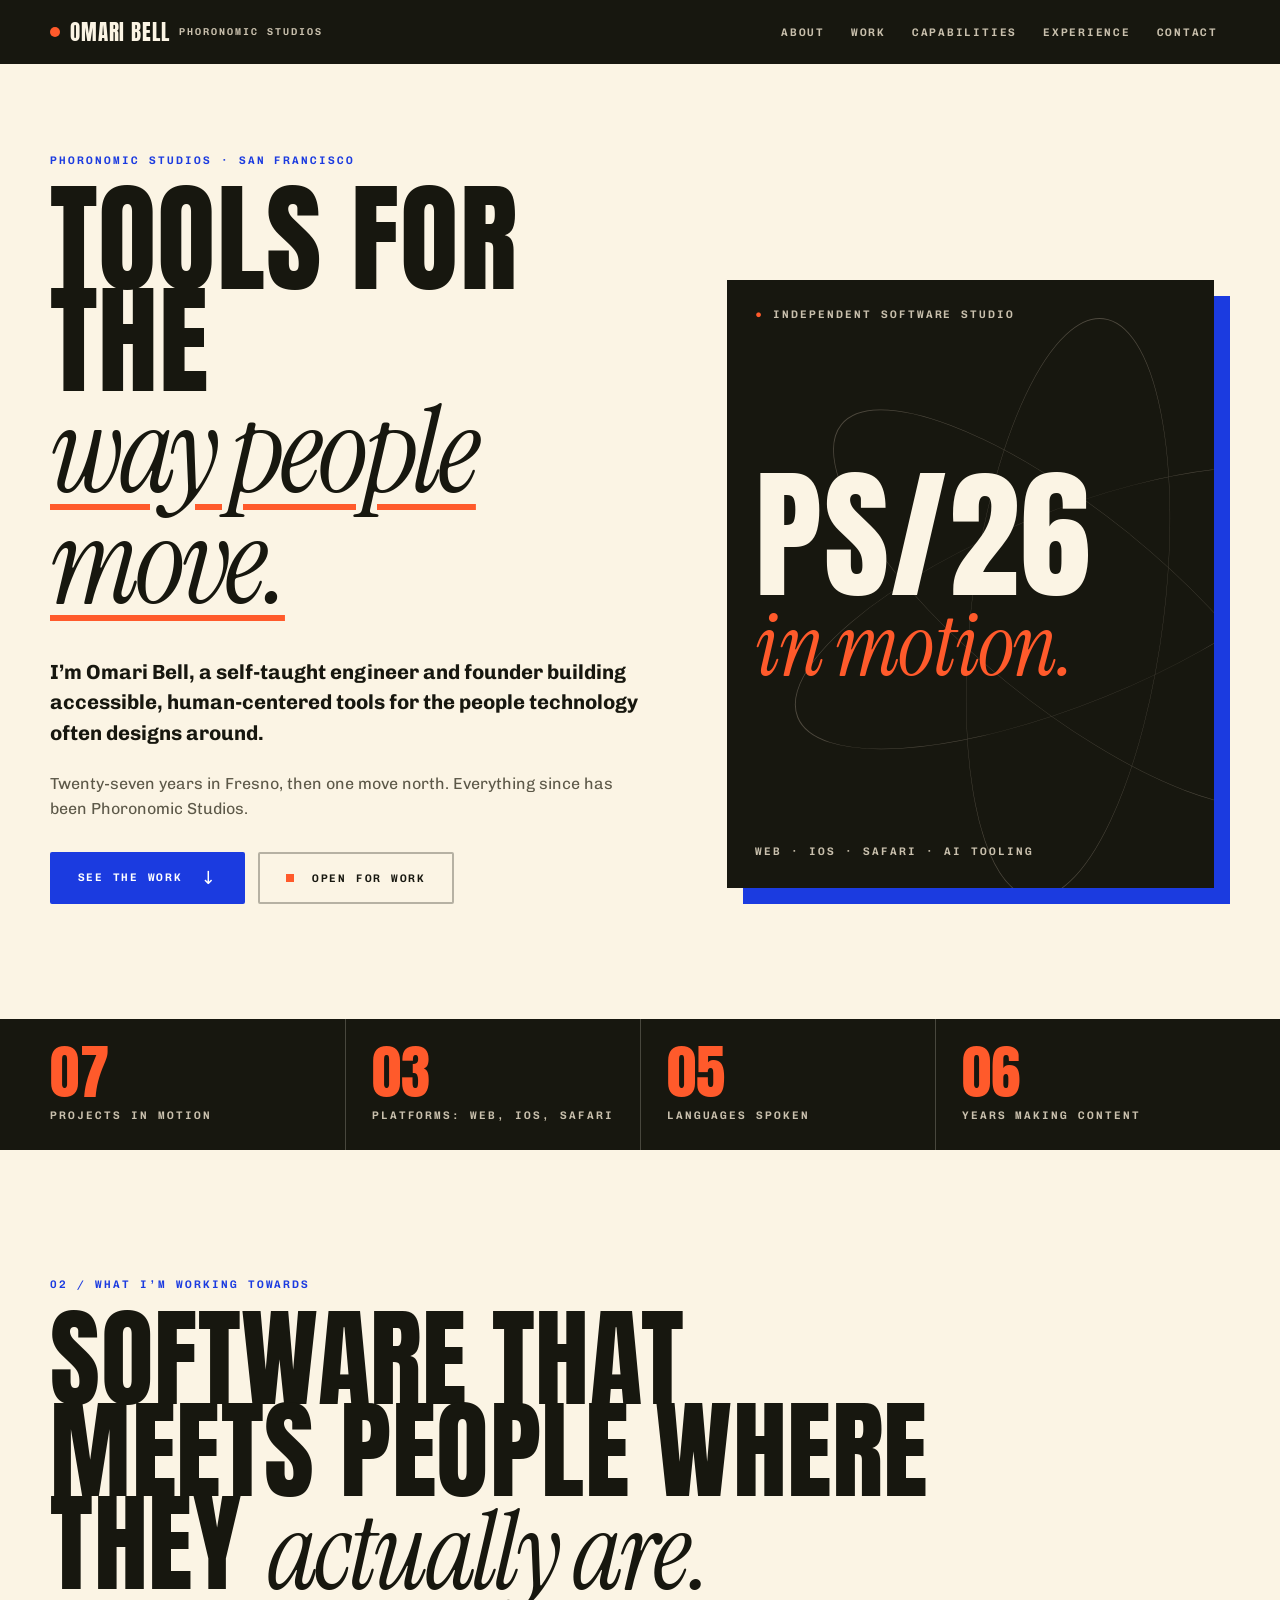
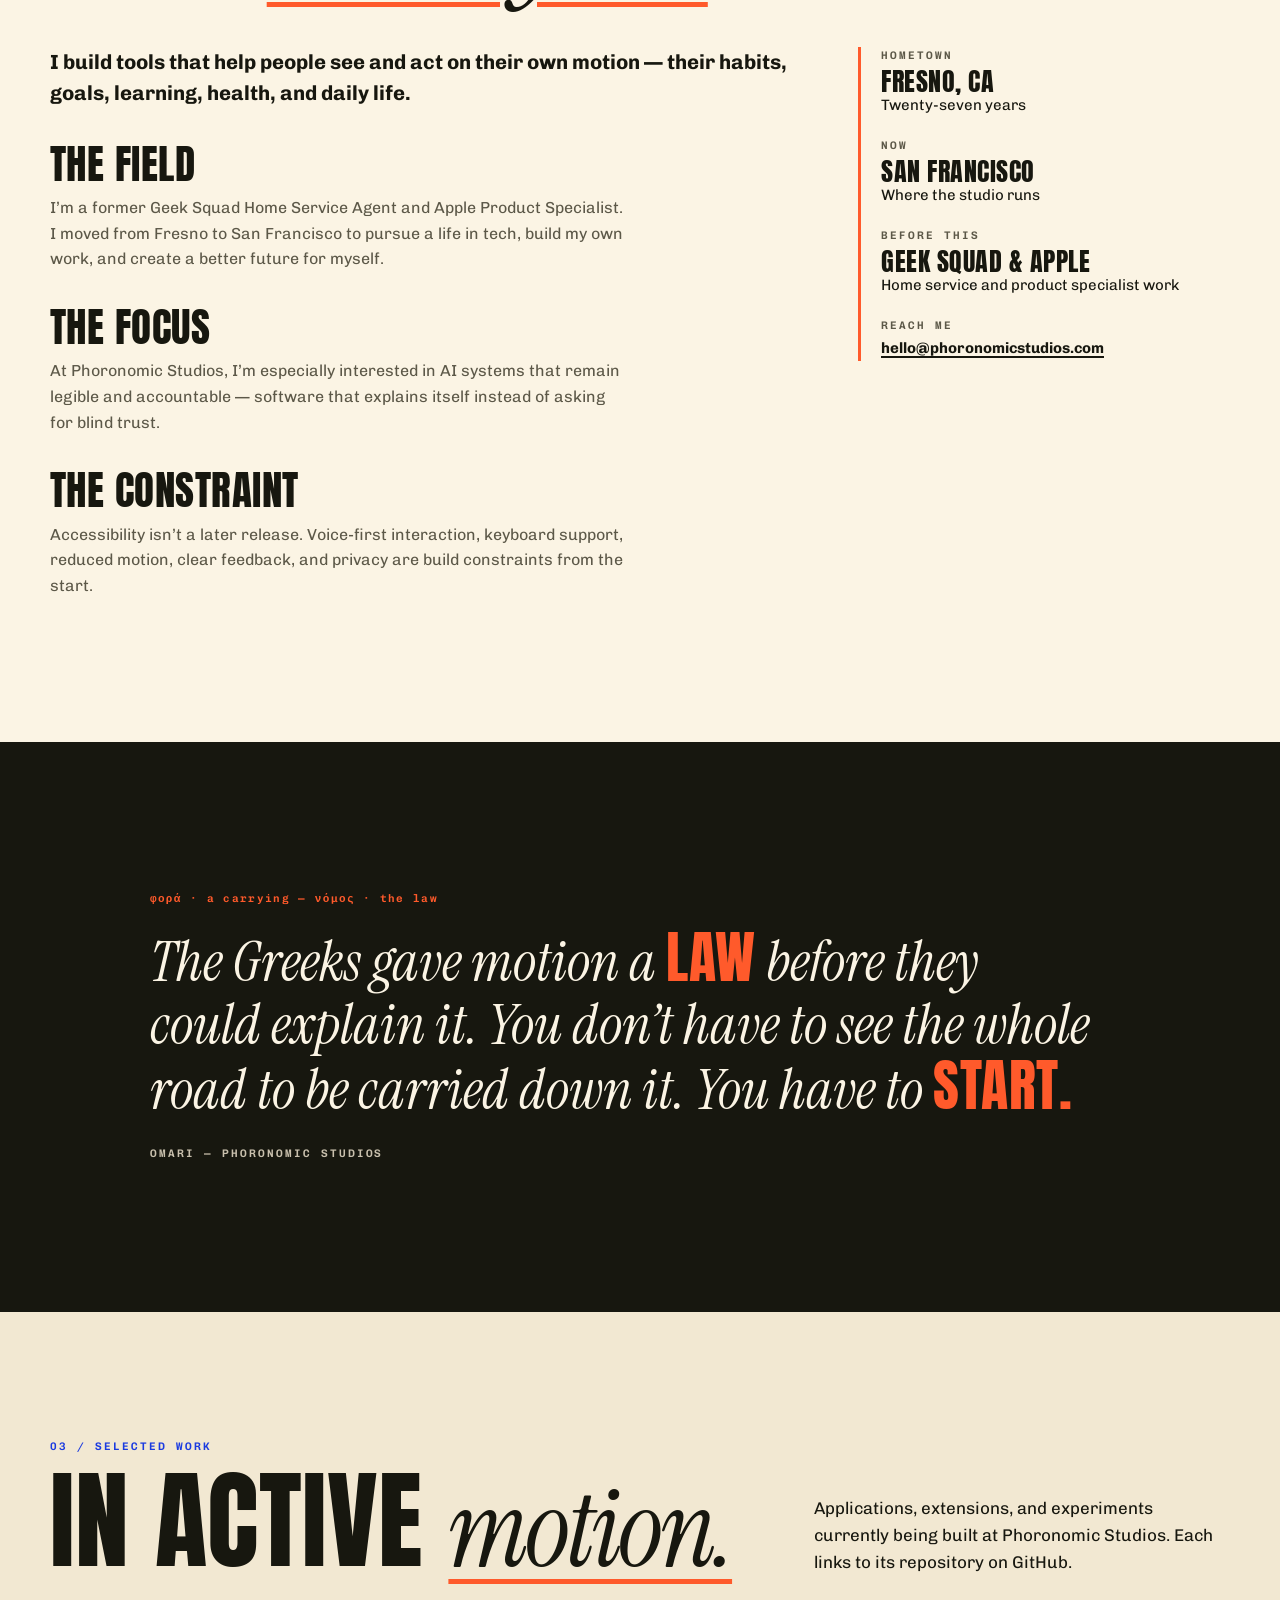
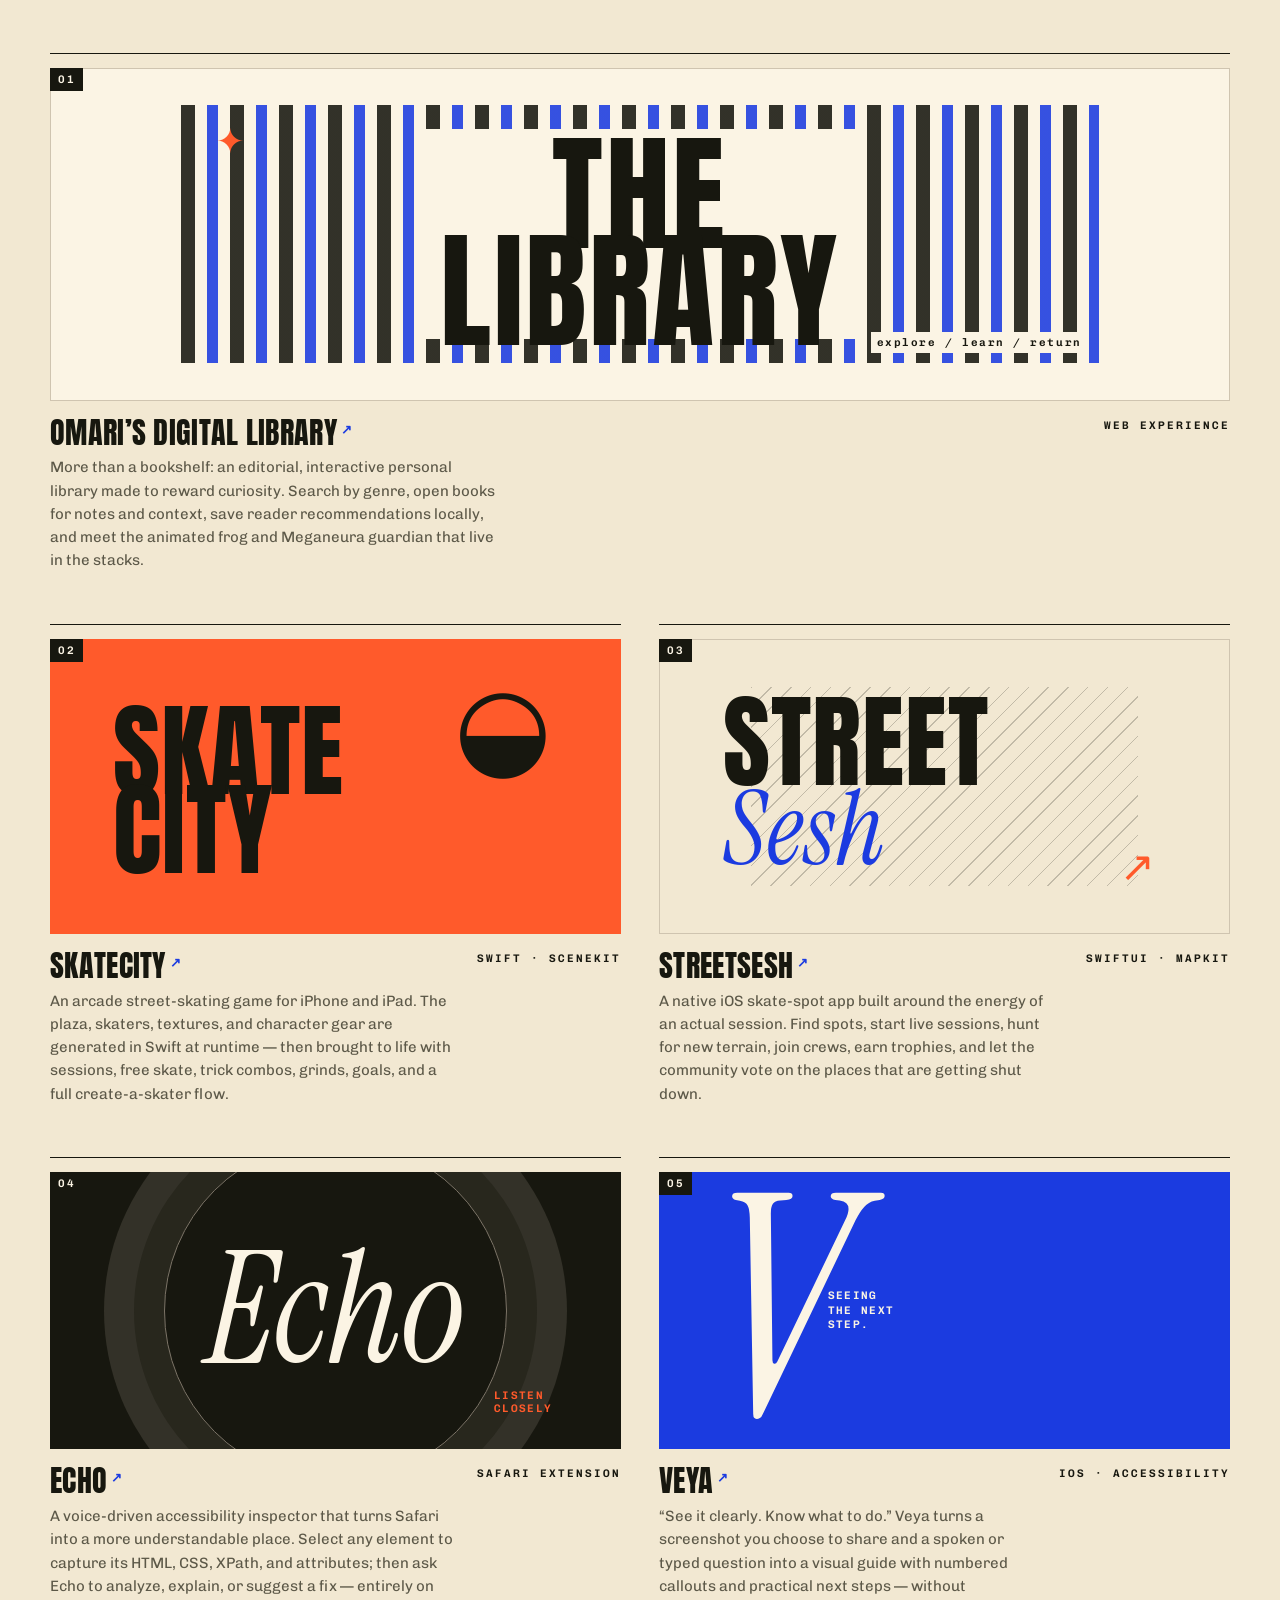
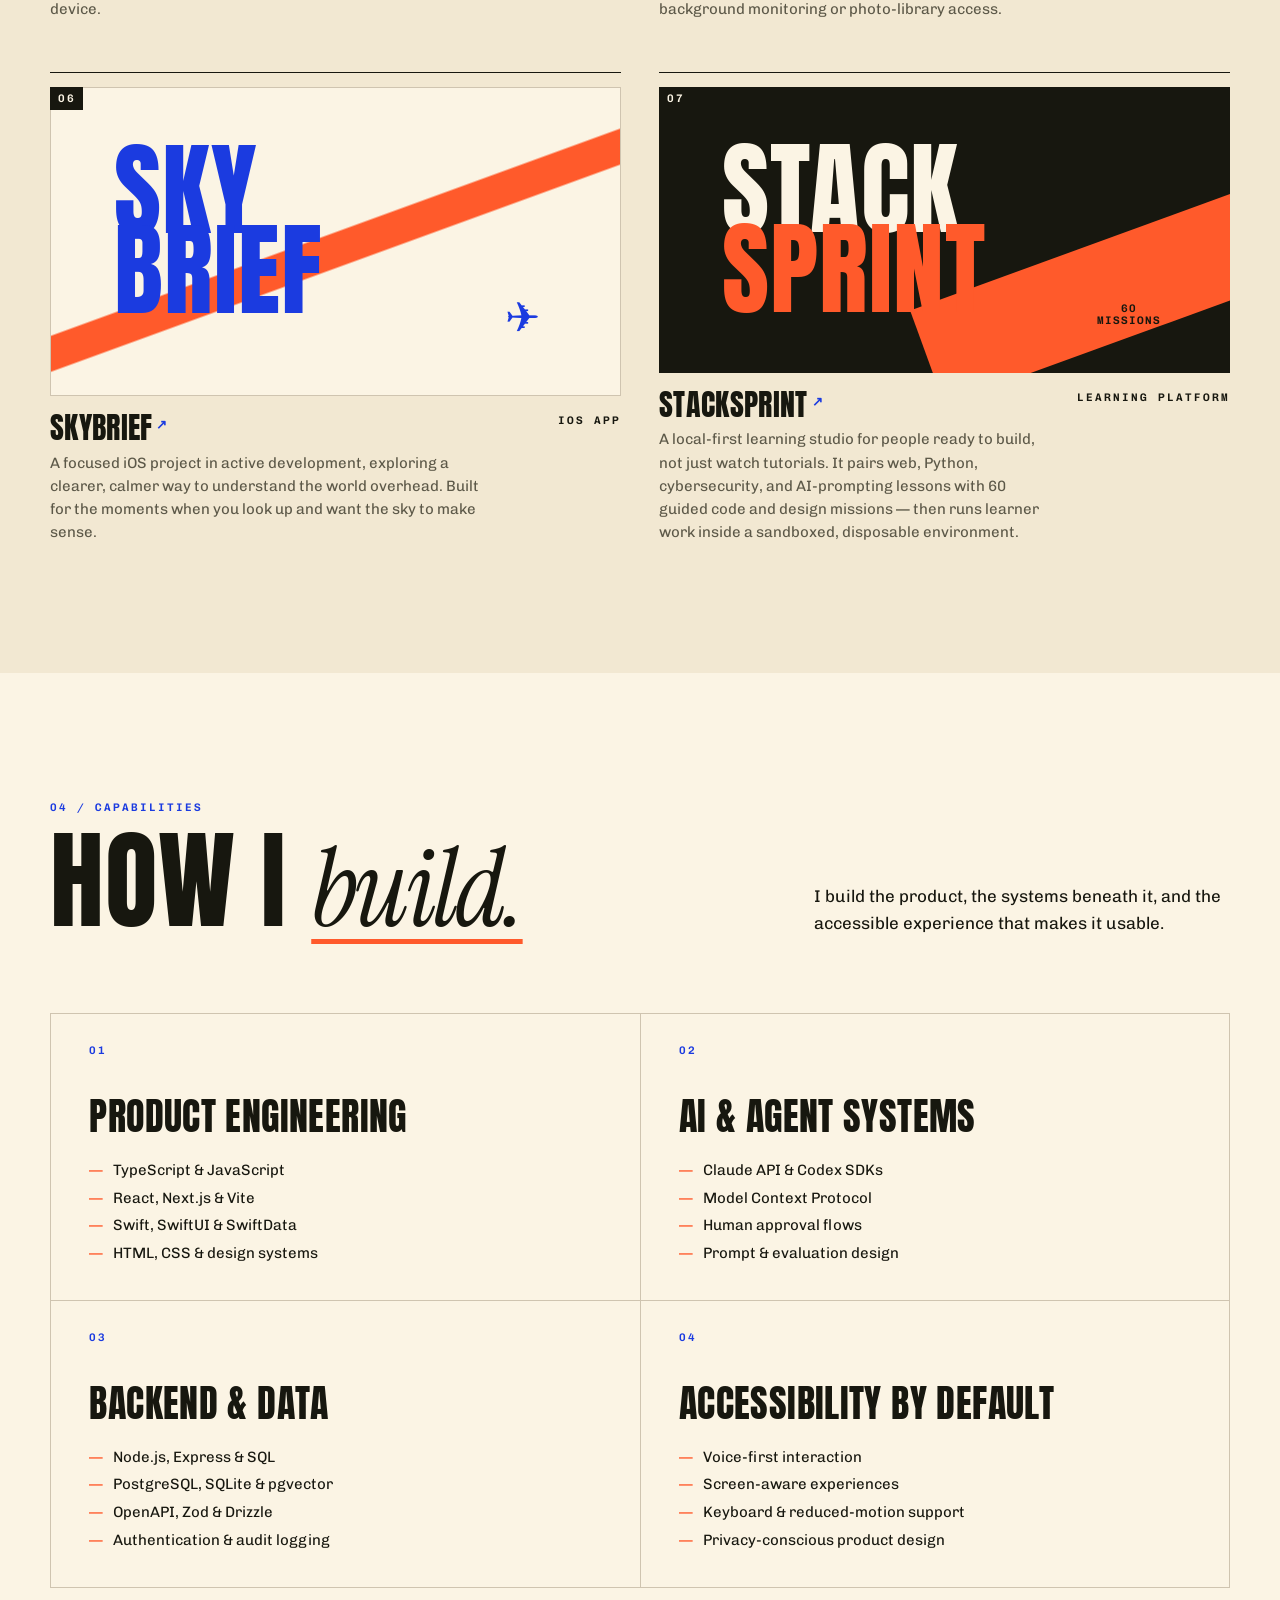
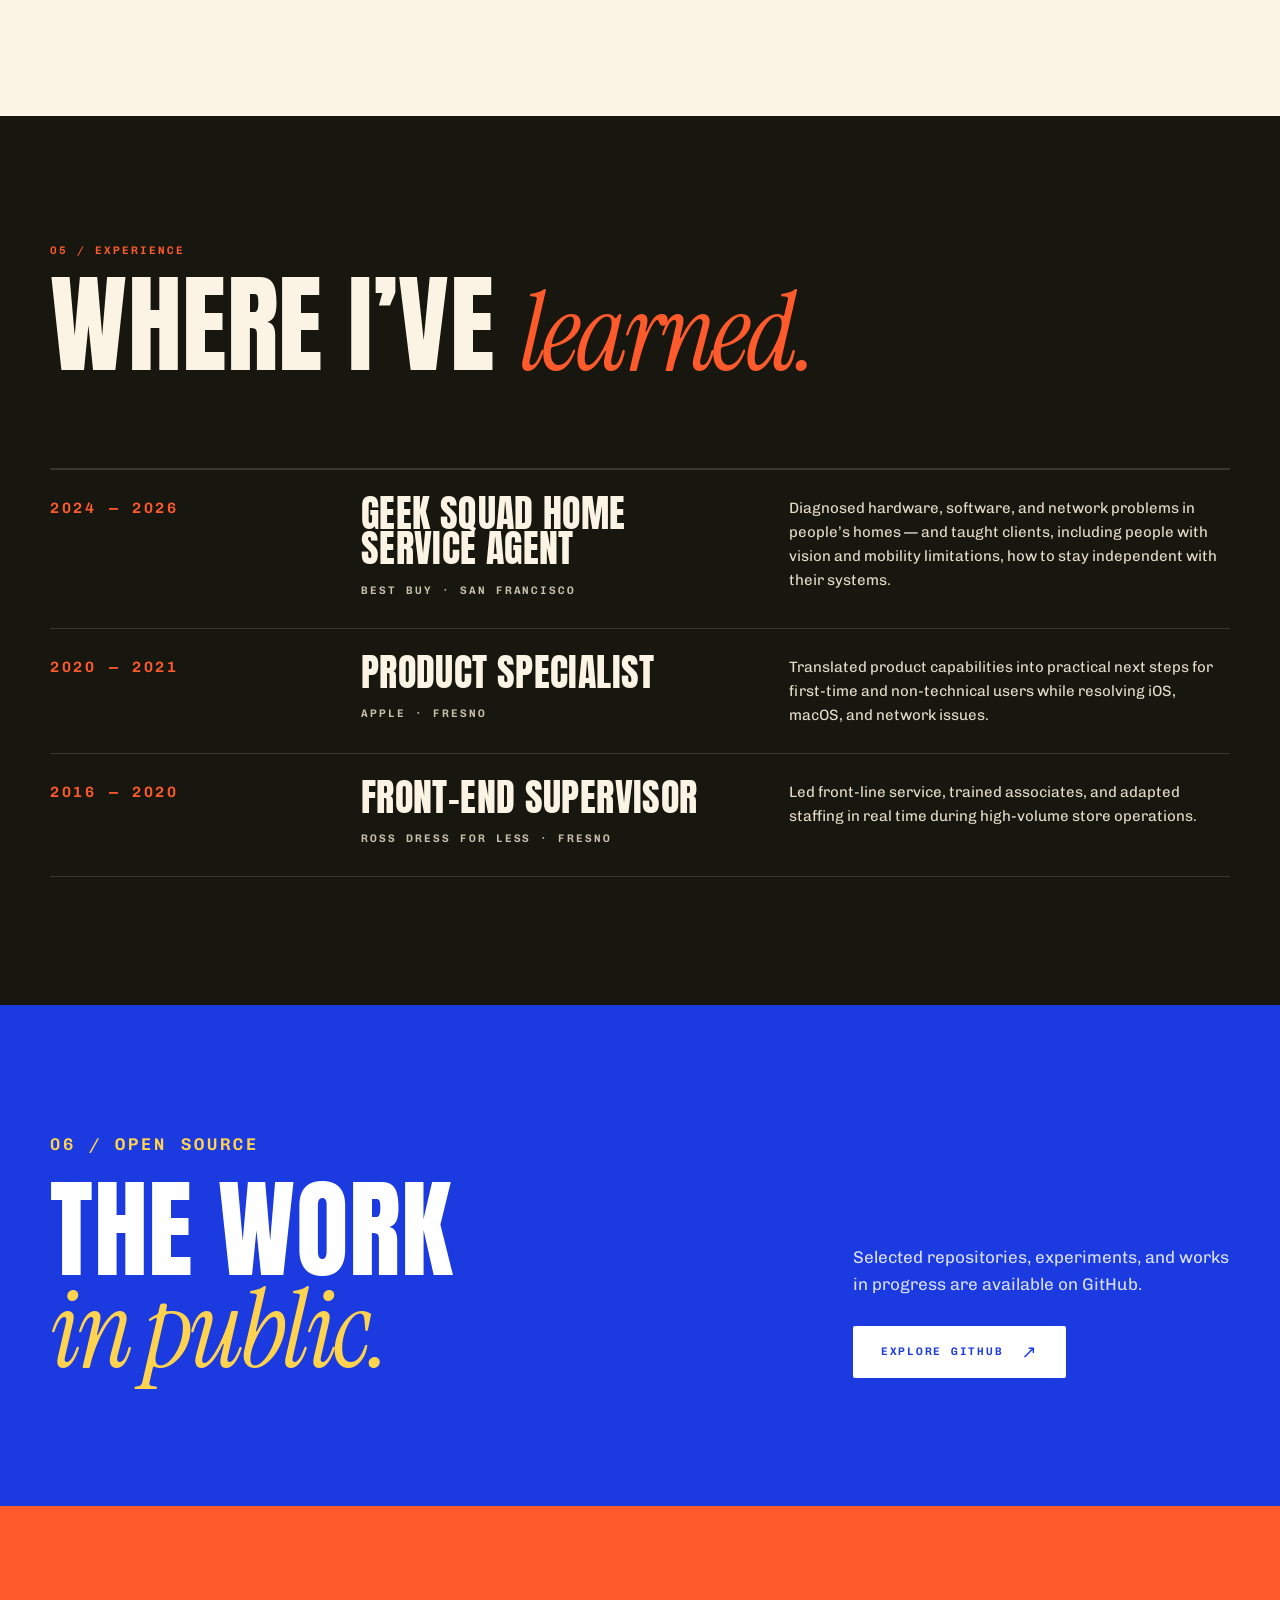
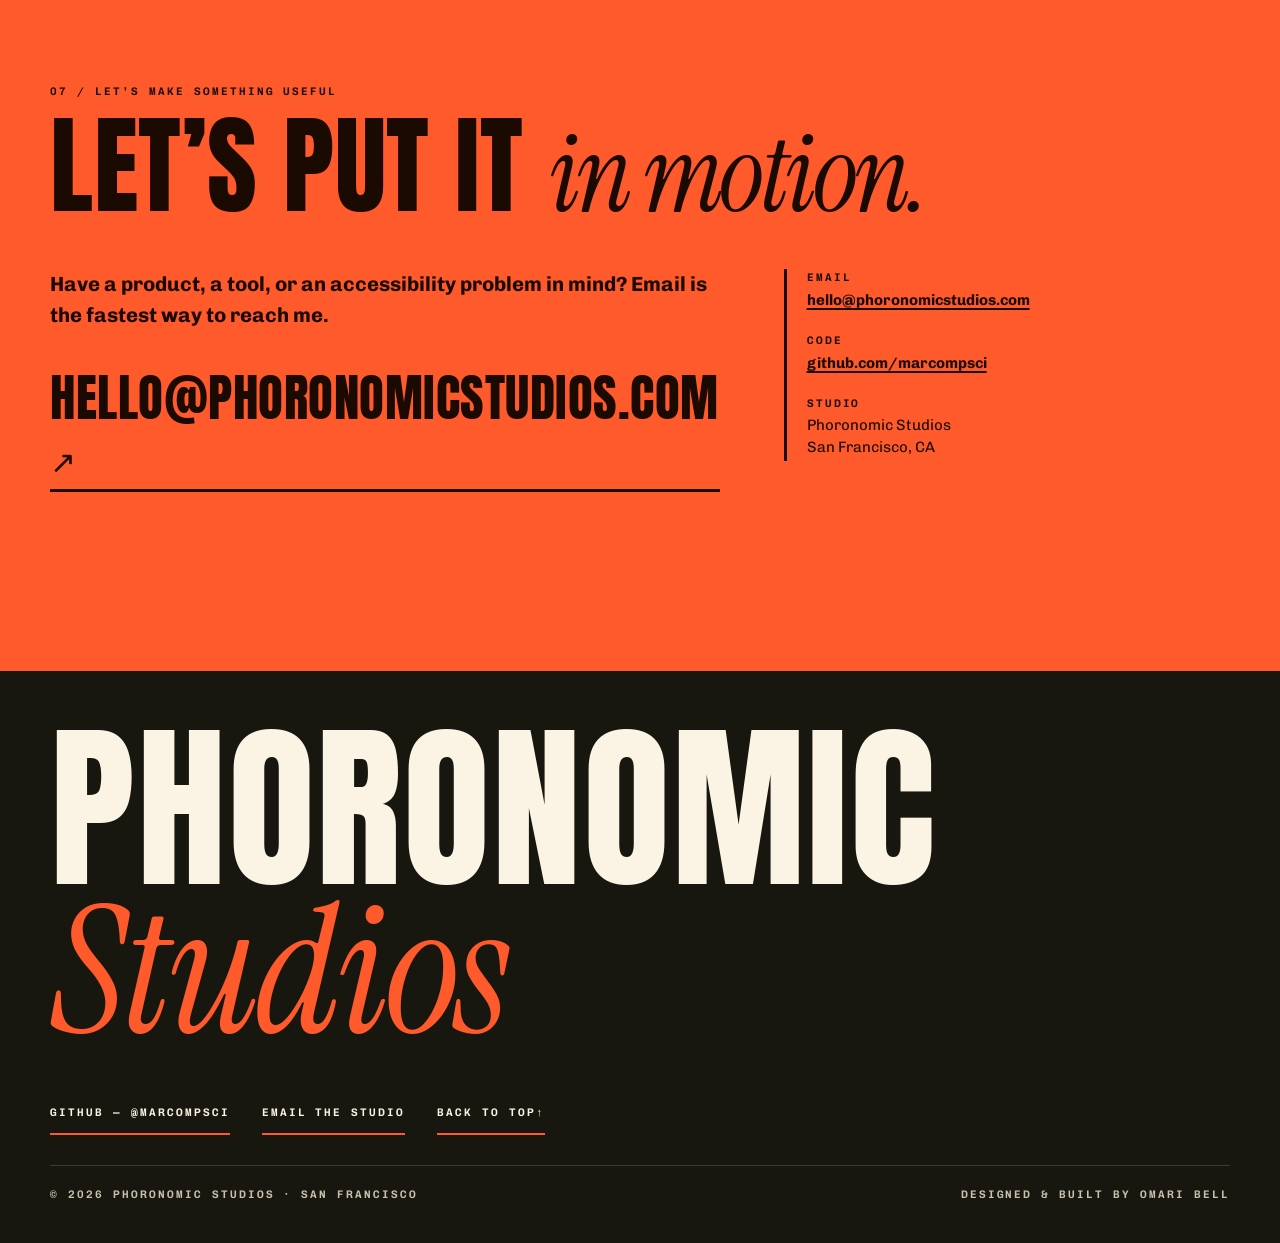
==== commit 33fdbec0: "Blend in the Enter Omari profile look Sticky ink bar, cream hero with blue offset plate, stat strip," ====
--- a/index.html
+++ b/index.html
@@ -36,52 +36,92 @@
   </head>
   <body>
     <a class="skip-link" href="#main">Skip to content</a>
+    <div class="progress" id="progress" aria-hidden="true"></div>
 
     <header class="site-header">
-      <a class="wordmark" href="#top">PHORONOMIC<span>STUDIOS</span></a>
-      <nav class="site-nav" aria-label="Primary">
-        <ul>
-          <li><a href="#about">About</a></li>
-          <li><a href="#work">Work</a></li>
-          <li><a href="#capabilities">Capabilities</a></li>
-          <li><a href="#experience">Experience</a></li>
-          <li><a class="nav-contact" href="#contact">Contact</a></li>
-        </ul>
-      </nav>
+      <div class="inner">
+        <a class="wordmark" href="#top"><span class="dot" aria-hidden="true"></span>Omari Bell <small>Phoronomic Studios</small></a>
+        <nav class="site-nav" aria-label="Primary">
+          <ul>
+            <li><a href="#about">About</a></li>
+            <li><a href="#work">Work</a></li>
+            <li><a href="#capabilities">Capabilities</a></li>
+            <li><a href="#experience">Experience</a></li>
+            <li><a href="#contact">Contact</a></li>
+          </ul>
+        </nav>
+      </div>
     </header>
 
     <main id="main" tabindex="-1">
       <!-- 01 / Hero -->
-      <section class="hero block dark" id="top" aria-labelledby="hero-title">
-        <div class="hero-top">
-          <p class="hero-label label reveal">Independent software studio <span aria-hidden="true">·</span> San Francisco, CA</p>
-          <a class="btn btn-ghost availability reveal" href="mailto:hello@phoronomicstudios.com?subject=Project%20inquiry">
-            <span class="availability-dot" aria-hidden="true"></span>Open for work<span class="visually-hidden"> — email Omari</span>
-          </a>
-        </div>
-
-        <div class="hero-copy">
-          <p class="eyebrow reveal reveal-2">01 / About the studio</p>
-          <h1 id="hero-title" class="reveal reveal-2">Tools for the<br /><em>way people move.</em></h1>
-          <div class="hero-bottom reveal reveal-3">
-            <p>I’m Omari Bell, a self-taught engineer and founder building accessible, human-centered tools for the people technology often designs around.</p>
-            <a class="btn hero-cta" href="#work">Explore work <span aria-hidden="true">↓</span></a>
-          </div>
-        </div>
-
-        <div class="orbit" aria-hidden="true"><i></i><i></i><i></i><span>PS<br />26</span></div>
+      <section class="hero block" id="top" aria-labelledby="hero-title">
+        <div class="shell">
+          <p class="eyebrow reveal">Phoronomic Studios · San Francisco</p>
+          <div class="hero-grid">
+            <div class="hero-copy">
+              <h1 id="hero-title" class="reveal reveal-2">Tools for the<br /><em>way people move.</em></h1>
+              <p class="lede reveal reveal-2">I’m Omari Bell, a self-taught engineer and founder building accessible, human-centered tools for the people technology often designs around.</p>
+              <p class="reveal reveal-3">Twenty-seven years in Fresno, then one move north. Everything since has been Phoronomic Studios.</p>
+              <div class="btnrow reveal reveal-3">
+                <a class="btn" href="#work">See the work <span aria-hidden="true">↓</span></a>
+                <a class="btn btn-ghost" href="mailto:hello@phoronomicstudios.com?subject=Project%20inquiry"><span class="avail-dot" aria-hidden="true"></span>Open for work</a>
+              </div>
+            </div>
+            <div class="shot reveal reveal-3" aria-hidden="true">
+              <div class="tilt"></div>
+              <div class="plate">
+                <div class="orbit"><i></i><i></i><i></i></div>
+                <p class="label"><b>●</b> Independent software studio</p>
+                <p class="plate-mark">PS/26<em>in motion.</em></p>
+                <p class="label">Web · iOS · Safari · AI tooling</p>
+              </div>
+            </div>
+          </div>
+        </div>
+      </section>
+
+      <!-- At a glance -->
+      <section class="block dark" aria-label="At a glance">
+        <ul class="stats shell">
+          <li><b>07</b><span class="label">Projects in motion</span></li>
+          <li><b>03</b><span class="label">Platforms: web, iOS, Safari</span></li>
+          <li><b>05</b><span class="label">Languages spoken</span></li>
+          <li><b>06</b><span class="label">Years making content</span></li>
+        </ul>
       </section>
 
       <!-- 02 / About -->
       <section class="about block section" id="about" aria-labelledby="about-title">
         <div class="shell">
           <p class="eyebrow">02 / What I’m working towards</p>
-          <h2 id="about-title">Software that meets people<br />where they <em>actually are.</em></h2>
-          <div class="principle-grid">
-            <p><span class="label">Origin</span>I’m a former Geek Squad Home Service Agent and Apple Product Specialist. I moved from Fresno to San Francisco to pursue a life in tech, build my own work, and create a better future for myself.</p>
-            <p><span class="label">Focus</span>At Phoronomic Studios, I build tools that help people see and act on their own motion — their habits, goals, learning, health, and daily life. I’m especially interested in AI systems that remain legible and accountable.</p>
-            <p><span class="label">Constraint</span>Accessibility isn’t a later release. Voice-first interaction, keyboard support, reduced motion, clear feedback, and privacy are build constraints from the start.</p>
-          </div>
+          <h2 id="about-title" class="big">Software that meets people where they <em>actually are.</em></h2>
+          <div class="split">
+            <div class="copy">
+              <p class="lede">I build tools that help people see and act on their own motion — their habits, goals, learning, health, and daily life.</p>
+              <h3 class="sec">The field</h3>
+              <p>I’m a former Geek Squad Home Service Agent and Apple Product Specialist. I moved from Fresno to San Francisco to pursue a life in tech, build my own work, and create a better future for myself.</p>
+              <h3 class="sec">The focus</h3>
+              <p>At Phoronomic Studios, I’m especially interested in AI systems that remain legible and accountable — software that explains itself instead of asking for blind trust.</p>
+              <h3 class="sec">The constraint</h3>
+              <p>Accessibility isn’t a later release. Voice-first interaction, keyboard support, reduced motion, clear feedback, and privacy are build constraints from the start.</p>
+            </div>
+            <dl class="rail">
+              <div><dt class="label">Hometown</dt><dd><b>Fresno, CA</b>Twenty-seven years</dd></div>
+              <div><dt class="label">Now</dt><dd><b>San Francisco</b>Where the studio runs</dd></div>
+              <div><dt class="label">Before this</dt><dd><b>Geek Squad &amp; Apple</b>Home service and product specialist work</dd></div>
+              <div><dt class="label">Reach me</dt><dd><a href="mailto:hello@phoronomicstudios.com">hello@phoronomicstudios.com</a></dd></div>
+            </dl>
+          </div>
+        </div>
+      </section>
+
+      <!-- Creed -->
+      <section class="creed block dark" aria-label="Studio principle">
+        <div class="shell">
+          <p class="eyebrow label"><span lang="el">φορά</span> · a carrying — <span lang="el">νόμος</span> · the law</p>
+          <blockquote>The Greeks gave motion a <b>law</b> before they could explain it. You don’t have to see the whole road to be carried down it. You have to <b>start.</b></blockquote>
+          <cite class="label">Omari — Phoronomic Studios</cite>
         </div>
       </section>
 
@@ -91,7 +131,7 @@
           <div class="section-heading">
             <div>
               <p class="eyebrow">03 / Selected work</p>
-              <h2 id="work-title">In active <em>motion.</em></h2>
+              <h2 id="work-title" class="big">In active <em>motion.</em></h2>
             </div>
             <p>Applications, extensions, and experiments currently being built at Phoronomic Studios. Each links to its repository on GitHub.</p>
           </div>
@@ -190,7 +230,7 @@
           <div class="section-heading">
             <div>
               <p class="eyebrow">04 / Capabilities</p>
-              <h2 id="capabilities-title">How I<br /><em>build.</em></h2>
+              <h2 id="capabilities-title" class="big">How I <em>build.</em></h2>
             </div>
             <p>I build the product, the systems beneath it, and the accessible experience that makes it usable.</p>
           </div>
@@ -207,7 +247,7 @@
       <section class="experience block dark section" id="experience" aria-labelledby="experience-title">
         <div class="shell">
           <p class="eyebrow">05 / Experience</p>
-          <h2 id="experience-title">Where I’ve<br /><em>learned.</em></h2>
+          <h2 id="experience-title" class="big">Where I’ve <em>learned.</em></h2>
           <ol class="timeline" reversed>
             <li>
               <p class="label">2024 — 2026</p>
@@ -229,11 +269,11 @@
       </section>
 
       <!-- 06 / Open source -->
-      <section class="open-source block tint section" aria-labelledby="open-source-title">
+      <section class="open-source block blue section" aria-labelledby="open-source-title">
         <div class="shell open-source-inner">
           <div>
             <p class="eyebrow">06 / Open source</p>
-            <h2 id="open-source-title">The work<br /><em>in public.</em></h2>
+            <h2 id="open-source-title" class="big">The work <em>in public.</em></h2>
           </div>
           <div>
             <p>Selected repositories, experiments, and works in progress are available on GitHub.</p>
@@ -243,23 +283,40 @@
       </section>
 
       <!-- 07 / Contact -->
-      <section class="contact block void section" id="contact" aria-labelledby="contact-title">
+      <section class="contact block hot section air" id="contact" aria-labelledby="contact-title">
         <div class="shell">
           <p class="eyebrow">07 / Let’s make something useful</p>
-          <h2 id="contact-title">Have a thoughtful problem?<br /><em>Let’s talk.</em></h2>
-          <p class="prose">Have a product, a tool, or an accessibility problem in mind? Email is the fastest way to reach me.</p>
-          <a class="email-link" href="mailto:hello@phoronomicstudios.com">hello@<wbr />phoronomicstudios.com <span aria-hidden="true">↗</span></a>
-          <ul class="contact-links label">
-            <li><a href="https://github.com/marcompsci">GitHub — @marcompsci</a></li>
-            <li><a href="#top">Back to top <span aria-hidden="true">↑</span></a></li>
-          </ul>
+          <h2 id="contact-title" class="big">Let’s put it <em>in motion.</em></h2>
+          <div class="split even">
+            <div>
+              <p class="lede">Have a product, a tool, or an accessibility problem in mind? Email is the fastest way to reach me.</p>
+              <a class="email-link" href="mailto:hello@phoronomicstudios.com">hello@<wbr />phoronomicstudios.com <span aria-hidden="true">↗</span></a>
+            </div>
+            <dl class="rail">
+              <div><dt class="label">Email</dt><dd><a href="mailto:hello@phoronomicstudios.com">hello@phoronomicstudios.com</a></dd></div>
+              <div><dt class="label">Code</dt><dd><a href="https://github.com/marcompsci">github.com/marcompsci</a></dd></div>
+              <div><dt class="label">Studio</dt><dd>Phoronomic Studios<br />San Francisco, CA</dd></div>
+            </dl>
+          </div>
         </div>
       </section>
     </main>
 
-    <footer class="label">
-      <p>© 2026 Phoronomic Studios</p>
-      <p>Designed &amp; built by Omari Bell</p>
+    <footer>
+      <div class="shell">
+        <p class="mega" aria-hidden="true">Phoronomic<br /><em>Studios</em></p>
+        <ul class="foot-links label">
+          <li><a href="https://github.com/marcompsci">GitHub — @marcompsci</a></li>
+          <li><a href="mailto:hello@phoronomicstudios.com">Email the studio</a></li>
+          <li><a href="#top">Back to top <span aria-hidden="true">↑</span></a></li>
+        </ul>
+        <div class="foot-row label">
+          <p>© 2026 Phoronomic Studios · San Francisco</p>
+          <p>Designed &amp; built by Omari Bell</p>
+        </div>
+      </div>
     </footer>
+
+    <script src="script.js" defer></script>
   </body>
 </html>
--- a/styles.css
+++ b/styles.css
@@ -66,6 +66,7 @@
 footer :focus-visible { box-shadow: 0 0 0 3px var(--void); }
 
 main:focus, main:focus-visible { outline: none; box-shadow: none; }
+html { scroll-padding-top: 120px; }
 
 .skip-link {
   position: absolute;
@@ -110,7 +111,7 @@
   letter-spacing: -.035em;
 }
 .dark h1 em, .dark h2 em, .void h2 em { color: var(--orange); }
-.block:not(.dark):not(.void) h2 em {
+.block:not(.dark):not(.void):not(.blue):not(.hot) h2 em {
   text-decoration: underline;
   text-decoration-color: var(--orange);
   text-decoration-thickness: .045em;
@@ -119,146 +120,185 @@
 
 .prose { max-width: var(--measure); }
 
-/* ---------- Header ---------- */
+/* ---------- Scroll progress (decorative) ---------- */
+.progress {
+  position: fixed;
+  left: 0; top: 0;
+  height: 3px; width: 0;
+  background: var(--orange);
+  z-index: 60;
+  pointer-events: none;
+}
+
+/* ---------- Header: sticky ink bar ---------- */
 .site-header {
-  min-height: 74px;
+  position: sticky;
+  top: 0;
+  z-index: 40;
+  background: var(--ink);
+  color: var(--cream);
+}
+.site-header .inner {
+  width: var(--shell);
+  margin: 0 auto;
   display: flex;
   align-items: center;
   justify-content: space-between;
-  gap: 24px;
-  padding: 0 var(--gutter);
-  border-bottom: 1px solid var(--rule-light);
-  background: var(--cream);
+  gap: 20px;
+  min-height: 64px;
 }
 .wordmark {
   min-height: 44px;
   display: inline-flex;
   align-items: center;
-  font: 600 11px/1 var(--mono);
-  letter-spacing: .18em;
-}
-.wordmark span { color: var(--blue); margin-left: .5em; }
+  gap: 10px;
+  font: 400 21px/1 var(--display);
+  letter-spacing: .04em;
+  text-transform: uppercase;
+  color: var(--cream);
+  white-space: nowrap;
+}
+.wordmark .dot { width: 10px; height: 10px; border-radius: 50%; background: var(--orange); flex: none; }
+.wordmark small {
+  font: 600 10px/1 var(--mono);
+  letter-spacing: .2em;
+  color: var(--muted-dark);
+}
 .site-nav ul {
   list-style: none;
   margin: 0; padding: 0;
   display: flex;
-  gap: 28px;
+  flex-wrap: wrap;
+  gap: 2px;
   align-items: center;
 }
 .site-nav a {
   min-height: 44px;
   display: flex;
   align-items: center;
+  padding: 0 12px;
   font: 600 11px/1 var(--mono);
   letter-spacing: .16em;
   text-transform: uppercase;
-  border-bottom: 2px solid transparent;
-}
-.site-nav a:hover { border-bottom-color: var(--ink); }
-.site-nav .nav-contact { color: var(--blue); border-bottom-color: var(--blue); }
+  color: var(--muted-dark);
+  box-shadow: inset 0 -2px 0 0 transparent;
+}
+.site-nav a:hover { color: var(--cream); }
+.site-nav a[aria-current] { color: var(--cream); box-shadow: inset 0 -2px 0 0 var(--orange); }
+.site-header :focus-visible { box-shadow: 0 0 0 3px var(--void); }
 
 /* ---------- Section grounds ---------- */
 .block { background: var(--cream); color: var(--ink); }
 .block.tint { background: var(--cream2); }
 .block.dark { background: var(--ink); color: var(--cream); }
 .block.void { background: var(--void); color: var(--cream); }
+.block.blue { background: var(--blue); color: #fff; }
+.block.hot { background: var(--orange); color: #1A0A02; }
 .section { padding: clamp(72px, 10vw, 140px) 0; }
+.section.run { padding-top: clamp(40px, 5vw, 78px); }
+.section.air { padding: clamp(104px, 14vw, 196px) 0; }
 .shell { width: var(--shell); margin-left: auto; margin-right: auto; }
 
-/* ---------- Buttons / actions (square, hairline — no pills) ---------- */
+.blue .eyebrow, .blue h2 em { color: #FFD34E; }
+.hot .eyebrow, .hot h2 em { color: #1A0A02; }
+.blue p { color: #D7DEFF; }
+
+/* ---------- Big type, from the profile page ---------- */
+.big {
+  font-size: clamp(44px, 8.4vw, 124px);
+  line-height: .86;
+  letter-spacing: .005em;
+  margin-bottom: clamp(28px, 4vw, 48px);
+  text-wrap: balance;
+}
+.lede {
+  font-size: clamp(17px, 1.6vw, 21px);
+  line-height: 1.5;
+  font-weight: 700;
+  max-width: 34em;
+  margin-bottom: 22px;
+}
+h3.sec {
+  font: 400 clamp(26px, 3.2vw, 42px)/.94 var(--display);
+  letter-spacing: .012em;
+  text-transform: uppercase;
+  margin: 36px 0 12px;
+}
+.copy p { color: var(--muted-light); max-width: var(--measure); }
+.copy .lede { color: var(--ink); }
+.stats li:first-child { padding-left: 0; }
+
+/* ---------- Buttons / actions (2px corners — cut, not moulded) ---------- */
 .btn {
   display: inline-flex;
   align-items: center;
-  gap: 24px;
-  min-height: 48px;
-  padding: 0 20px;
+  justify-content: center;
+  gap: 18px;
+  min-height: 52px;
+  padding: 0 26px;
   background: var(--blue);
   color: #fff;
-  border: 1px solid var(--blue);
+  border: 2px solid var(--blue);
+  border-radius: 2px;
   font: 600 11px/1 var(--mono);
-  letter-spacing: .15em;
+  letter-spacing: .16em;
   text-transform: uppercase;
 }
 .btn span[aria-hidden] { font: 400 18px/1 var(--body); }
 .btn:hover { background: var(--ink); border-color: var(--ink); }
 .dark .btn:hover, .void .btn:hover { background: var(--cream); color: var(--ink); border-color: var(--cream); }
-
-.btn-ghost {
-  background: transparent;
-  color: inherit;
-  border-color: currentColor;
-}
-.btn-ghost:hover { background: var(--orange); color: var(--ink); border-color: var(--orange); }
+.blue .btn { background: #fff; color: var(--blue); border-color: #fff; }
+.blue .btn:hover { background: var(--ink); color: #fff; border-color: var(--ink); }
+.btn-ghost { background: transparent; color: inherit; border-color: rgba(23, 23, 15, .3); }
+.btn-ghost:hover { background: var(--ink); color: var(--cream); border-color: var(--ink); }
+.btnrow { display: flex; flex-wrap: wrap; gap: 12px; margin-top: 30px; }
+.avail-dot { width: 8px; height: 8px; background: var(--orange); flex: none; }
 
 /* ---------- Hero ---------- */
-.hero {
+.hero { padding: clamp(48px, 7vw, 96px) 0 clamp(72px, 9vw, 128px); }
+.hero-grid {
+  display: grid;
+  grid-template-columns: minmax(0, 1.22fr) minmax(0, 1fr);
+  gap: clamp(32px, 5vw, 72px);
+  align-items: end;
+}
+.hero h1 { font-size: clamp(56px, 9.4vw, 140px); line-height: .84; margin-bottom: clamp(28px, 4vw, 44px); text-wrap: balance; }
+.hero h1 em {
+  text-decoration: underline;
+  text-decoration-color: var(--orange);
+  text-decoration-thickness: .05em;
+  text-underline-offset: .1em;
+}
+.hero-copy p:not(.lede) { color: var(--muted-light); max-width: var(--measure); }
+
+/* plate with the blue offset block behind it */
+.shot { position: relative; margin: 0 16px 16px 0; }
+.shot .tilt { position: absolute; inset: 16px -16px -16px 16px; background: var(--blue); }
+.plate {
   position: relative;
-  min-height: calc(100vh - 74px);
-  min-height: calc(100svh - 74px);
-  padding: clamp(32px, 6vw, 82px) var(--gutter) clamp(56px, 8vw, 96px);
+  aspect-ratio: 4 / 5;
+  background: var(--ink);
+  color: var(--cream);
   overflow: clip;
   display: flex;
   flex-direction: column;
-}
-.hero-top {
-  position: relative;
-  z-index: 2;
-  display: flex;
   justify-content: space-between;
-  align-items: center;
-  flex-wrap: wrap;
-  gap: 16px;
-}
-.hero-label { color: var(--muted-dark); margin: 0; }
-.hero-label span { color: var(--orange); margin: 0 8px; }
-.availability { gap: 12px; padding: 0 16px; }
-.availability-dot {
-  width: 8px; height: 8px;
-  background: var(--orange);
-  flex: none;
-}
-.availability:hover .availability-dot { background: var(--ink); }
-
-.hero-copy {
-  position: relative;
-  z-index: 1;
-  width: 100%;
-  max-width: 1000px;
-  margin: auto auto 0;
-  padding-top: clamp(80px, 14vh, 180px);
-}
-.hero-bottom {
-  display: flex;
-  align-items: flex-end;
-  gap: 32px;
-  max-width: 640px;
-  margin: clamp(40px, 7vw, 92px) 0 0 auto;
-  padding-top: 20px;
-  border-top: 1px solid var(--rule-dark);
-}
-.hero-bottom p {
-  font-size: clamp(17px, 1.6vw, 20px);
-  line-height: 1.55;
-  max-width: 30em;
+  padding: clamp(18px, 2.4vw, 28px);
+}
+.plate .label { color: var(--muted-dark); position: relative; z-index: 1; margin: 0; }
+.plate .label b { color: var(--orange); font-weight: 600; }
+.plate-mark {
+  position: relative; z-index: 1;
+  font: 400 clamp(84px, 11vw, 168px)/.8 var(--display);
+  letter-spacing: .01em;
   margin: 0;
-  color: #EEE4D2;
-}
-.hero-cta {
-  flex: none;
-  flex-direction: column;
-  align-items: flex-start;
-  justify-content: space-between;
-  gap: 18px;
-  width: 112px;
-  height: 112px;
-  padding: 14px;
-  line-height: 1.2;
-}
+}
+.plate-mark em { font: italic 400 .62em/1 var(--serif); color: var(--orange); letter-spacing: -.02em; display: block; text-transform: none; margin-top: .12em; }
 
 .orbit {
   position: absolute;
-  right: -9vw; top: 8%;
-  width: min(58vw, 780px);
+  right: -30%; top: 6%;
+  width: 120%;
   aspect-ratio: 1;
   pointer-events: none;
 }
@@ -270,26 +310,50 @@
 }
 .orbit i:nth-child(2) { transform: rotate(39deg) scaleY(.33); }
 .orbit i:nth-child(3) { transform: rotate(97deg) scaleY(.33); }
-.orbit span {
-  position: absolute; top: 45%; left: 46%;
-  font: 600 13px/1.1 var(--mono);
-  letter-spacing: .1em;
+
+/* ---------- Stat strip ---------- */
+.stats {
+  display: grid;
+  grid-template-columns: repeat(4, minmax(0, 1fr));
+  list-style: none;
+  margin: 0 auto; padding: 0;
+}
+.stats li { padding: 26px clamp(16px, 2vw, 26px); }
+.stats li + li { border-left: 1px solid rgba(251, 244, 228, .22); }
+.stats b { display: block; font: 400 clamp(36px, 4.6vw, 60px)/.95 var(--display); color: var(--orange); letter-spacing: .01em; }
+.stats span { display: block; margin-top: 8px; color: var(--muted-dark); }
+
+/* ---------- About ---------- */
+.split { display: grid; gap: clamp(32px, 5vw, 72px); grid-template-columns: minmax(0, 2fr) minmax(0, 1fr); align-items: start; }
+.split.even { grid-template-columns: minmax(0, 1.2fr) minmax(0, .8fr); }
+.rail { border-left: 3px solid var(--orange); padding: 2px 0 2px 20px; margin: 0; display: flex; flex-direction: column; gap: 22px; }
+.hot .rail { border-left-color: #1A0A02; }
+.rail dt { color: var(--muted-light); margin: 0 0 4px; }
+.hot .rail dt { color: #1A0A02; }
+.rail dd { margin: 0; font-size: 15px; line-height: 1.45; }
+.rail dd b { display: block; font: 400 26px/1.05 var(--display); letter-spacing: .02em; text-transform: uppercase; }
+.rail a { font-weight: 700; text-decoration: underline; text-decoration-thickness: 2px; text-underline-offset: 3px; }
+.rail a:hover { text-decoration-color: var(--orange); }
+.hot .rail a:hover { text-decoration-color: var(--cream); }
+
+/* ---------- Creed band ---------- */
+.creed { padding: clamp(86px, 12vw, 150px) 0; }
+.creed .shell { max-width: 980px; }
+.creed .eyebrow { margin-bottom: 22px; letter-spacing: .12em; text-transform: none; }
+.creed blockquote {
+  margin: 0;
+  font: italic 400 clamp(28px, 4.4vw, 56px)/1.12 var(--serif);
+  color: var(--cream);
+  text-wrap: balance;
+}
+.creed blockquote b {
+  font: 400 1em/1 var(--display);
+  font-style: normal;
+  text-transform: uppercase;
+  letter-spacing: .01em;
   color: var(--orange);
-  text-align: center;
-}
-
-/* ---------- About ---------- */
-.about h2 { margin-bottom: clamp(44px, 7vw, 88px); }
-.principle-grid {
-  display: grid;
-  grid-template-columns: repeat(3, 1fr);
-  gap: clamp(20px, 3vw, 40px);
-  margin-left: 24%;
-  padding-top: 20px;
-  border-top: 1px solid var(--rule-light);
-}
-.principle-grid p { margin: 0; max-width: var(--measure); }
-.principle-grid .label { display: block; color: var(--blue); margin-bottom: 14px; }
+}
+.creed cite { display: block; margin-top: 26px; font-style: normal; color: var(--muted-dark); }
 
 /* ---------- Section heading w/ lede ---------- */
 .section-heading {
@@ -299,6 +363,7 @@
   gap: 32px;
   margin-bottom: clamp(40px, 6vw, 76px);
 }
+.section-heading h2 { margin: 0; }
 .section-heading p:last-child { margin: 0; font-size: 17px; }
 
 /* ---------- Work ---------- */
@@ -412,7 +477,7 @@
 
 /* ---------- Experience ---------- */
 .experience h2 { margin-bottom: clamp(44px, 7vw, 88px); }
-.timeline { list-style: none; margin: 0; padding: 0; border-top: 1px solid var(--rule-dark); }
+.timeline { list-style: none; margin: 0; padding: 0; border-top: 2px solid var(--rule-dark); }
 .timeline li {
   display: grid;
   grid-template-columns: 1fr 1.45fr 1.7fr;
@@ -421,6 +486,7 @@
   border-bottom: 1px solid var(--rule-dark);
 }
 .timeline .label { color: var(--muted-dark); margin: 0; }
+.timeline li > .label:first-child { color: var(--orange); }
 .timeline h3 {
   font: 400 clamp(25px, 3vw, 38px)/.92 var(--display);
   letter-spacing: .01em;
@@ -429,53 +495,53 @@
 }
 .timeline p { font-size: 15px; line-height: 1.6; margin: 0; color: #E5DCCB; max-width: var(--measure); }
 
-/* ---------- Open source ---------- */
+/* ---------- Open source (blue) ---------- */
 .open-source-inner {
   display: grid;
   grid-template-columns: 1.3fr .7fr;
   gap: clamp(28px, 8vw, 130px);
   align-items: end;
 }
+.open-source-inner h2 { margin: 0; }
 .open-source-inner p { font-size: 17px; max-width: 26em; margin-bottom: 28px; }
 
-/* ---------- Contact ---------- */
-.contact h2 { margin-bottom: clamp(40px, 6vw, 72px); }
-.contact .prose { color: var(--muted-dark); margin-bottom: 36px; }
+/* ---------- Contact (hot) ---------- */
+.contact .lede { color: #1A0A02; }
 .email-link {
   display: inline-block;
-  font: 400 clamp(28px, 4.4vw, 64px)/1.05 var(--display);
-  text-transform: uppercase;
-  letter-spacing: .01em;
-  color: var(--cream);
-  border-bottom: 2px solid var(--orange);
+  margin-top: 18px;
+  font: 400 clamp(28px, 4vw, 58px)/1.05 var(--display);
+  text-transform: uppercase;
+  letter-spacing: .01em;
+  color: #1A0A02;
+  border-bottom: 3px solid #1A0A02;
   padding-bottom: 8px;
   overflow-wrap: break-word;
-}
-.email-link span { font: 400 .6em var(--mono); color: var(--orange); }
-.email-link:hover { color: var(--orange); }
-.contact-links { list-style: none; margin: 48px 0 0; padding: 20px 0 0; border-top: 1px solid var(--rule-dark); display: flex; flex-wrap: wrap; gap: 12px 40px; }
-.contact-links a { min-height: 44px; display: inline-flex; align-items: center; color: var(--cream); border-bottom: 1px solid transparent; }
-.contact-links a:hover { border-bottom-color: var(--orange); }
+  max-width: 100%;
+}
+.email-link span { font: 400 .6em var(--mono); }
+.email-link:hover { color: var(--cream); border-bottom-color: var(--cream); }
 
 /* ---------- Footer ---------- */
-footer {
-  background: var(--void);
-  color: var(--muted-dark);
-  padding: 14px var(--gutter);
-  display: flex;
-  justify-content: space-between;
-  align-items: center;
-  gap: 20px;
-  flex-wrap: wrap;
-  border-top: 1px solid var(--rule-dark);
-}
-footer p { margin: 0; }
-footer a { min-height: 44px; display: inline-flex; align-items: center; color: var(--orange); }
+footer { background: var(--ink); color: var(--cream); padding: 64px 0 40px; overflow: clip; }
+footer .mega {
+  font: 400 clamp(52px, 14vw, 210px)/.82 var(--display);
+  text-transform: uppercase;
+  letter-spacing: .01em;
+  margin: 0 0 30px;
+}
+footer .mega em { font: italic 400 1em/1 var(--serif); text-transform: none; color: var(--orange); letter-spacing: -.02em; }
+.foot-links { list-style: none; margin: 0 0 30px; padding: 0; display: flex; flex-wrap: wrap; gap: 8px 32px; }
+.foot-links a { min-height: 44px; display: inline-flex; align-items: center; color: var(--cream); box-shadow: inset 0 -2px 0 0 var(--orange); }
+.foot-links a:hover { color: var(--orange); }
+.foot-row { display: flex; justify-content: space-between; flex-wrap: wrap; gap: 12px 20px; color: var(--muted-dark); border-top: 1px solid rgba(251, 244, 228, .16); padding-top: 22px; }
+.foot-row p { margin: 0; }
+footer :focus-visible { box-shadow: 0 0 0 3px var(--void); }
 
 /* ---------- Motion (opt-in only) ---------- */
 @media (prefers-reduced-motion: no-preference) {
   html { scroll-behavior: smooth; }
-  .btn, .site-nav a, .email-link, .contact-links a { transition: background-color .25s ease, color .25s ease, border-color .25s ease; }
+  .btn, .site-nav a, .email-link, .foot-links a { transition: background-color .2s ease, color .2s ease, border-color .2s ease, box-shadow .2s ease; }
   .project-link { transition: background-size .35s var(--ease); }
   .project-art { transition: transform .45s var(--ease); }
   .project:hover .project-art { transform: translateY(-4px); }
@@ -486,8 +552,9 @@
 }
 
 /* ---------- Responsive ---------- */
-@media (max-width: 900px) {
-  .principle-grid { margin-left: 0; }
+@media (max-width: 940px) {
+  .hero-grid, .split, .split.even { grid-template-columns: 1fr; }
+  .shot { max-width: 440px; }
   .section-heading { grid-template-columns: 1fr; }
   .project-list { grid-template-columns: 1fr; }
   .project-featured { grid-column: auto; min-height: 420px; }
@@ -495,16 +562,18 @@
   .timeline li > p:last-child { grid-column: 2; }
   .open-source-inner { grid-template-columns: 1fr; }
 }
+@media (max-width: 760px) {
+  .stats { grid-template-columns: repeat(2, minmax(0, 1fr)); }
+  .stats li:nth-child(3) { border-left: 0; padding-left: 0; }
+  .stats li:nth-child(n+3) { border-top: 1px solid rgba(251, 244, 228, .22); }
+}
 @media (max-width: 720px) {
-  .site-header { flex-wrap: wrap; gap: 0; padding-top: 8px; }
-  .site-nav { width: 100%; border-top: 1px solid var(--rule-light); }
-  .site-nav ul { flex-wrap: wrap; gap: 0 20px; }
-  .email-link { font-size: 8vw; overflow-wrap: anywhere; max-width: 100%; }
-  .site-nav a { white-space: nowrap; }
-  .hero-bottom { flex-direction: column; align-items: flex-start; }
-  .hero-cta { width: auto; height: auto; min-height: 48px; flex-direction: row; align-items: center; padding: 0 20px; }
-  .orbit { width: 135vw; right: -55vw; top: 18%; }
-  .principle-grid { grid-template-columns: 1fr; }
+  .site-header .inner { flex-wrap: wrap; gap: 0; padding-top: 6px; }
+  .site-nav { width: 100%; border-top: 1px solid var(--rule-dark); }
+  .site-nav ul { margin-left: -12px; }
+  .site-nav a { padding: 0 10px; letter-spacing: .1em; white-space: nowrap; }
+  .wordmark small { display: none; }
+  .email-link { font-size: 7.6vw; overflow-wrap: anywhere; }
   .capability-grid { grid-template-columns: 1fr; }
   .capability-grid article { min-height: auto; }
   .capability-grid h3 { margin-top: 24px; }
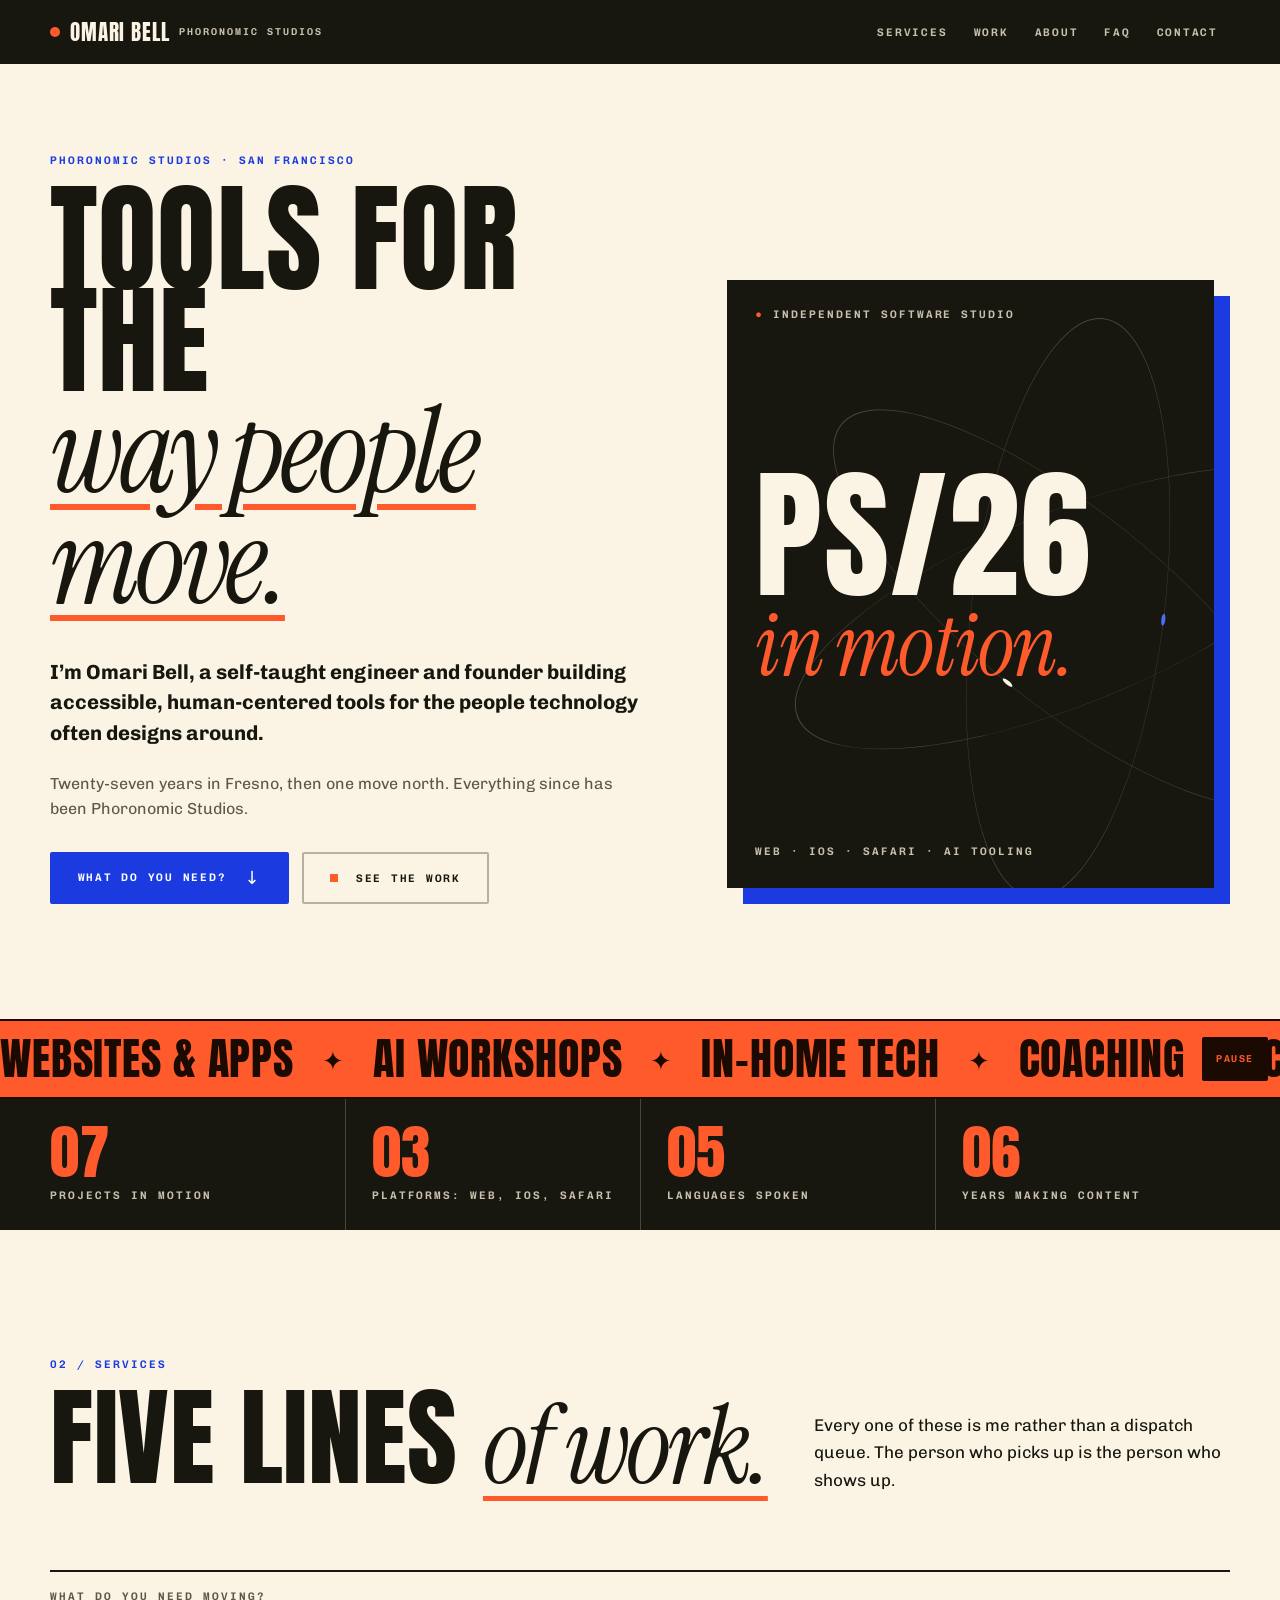
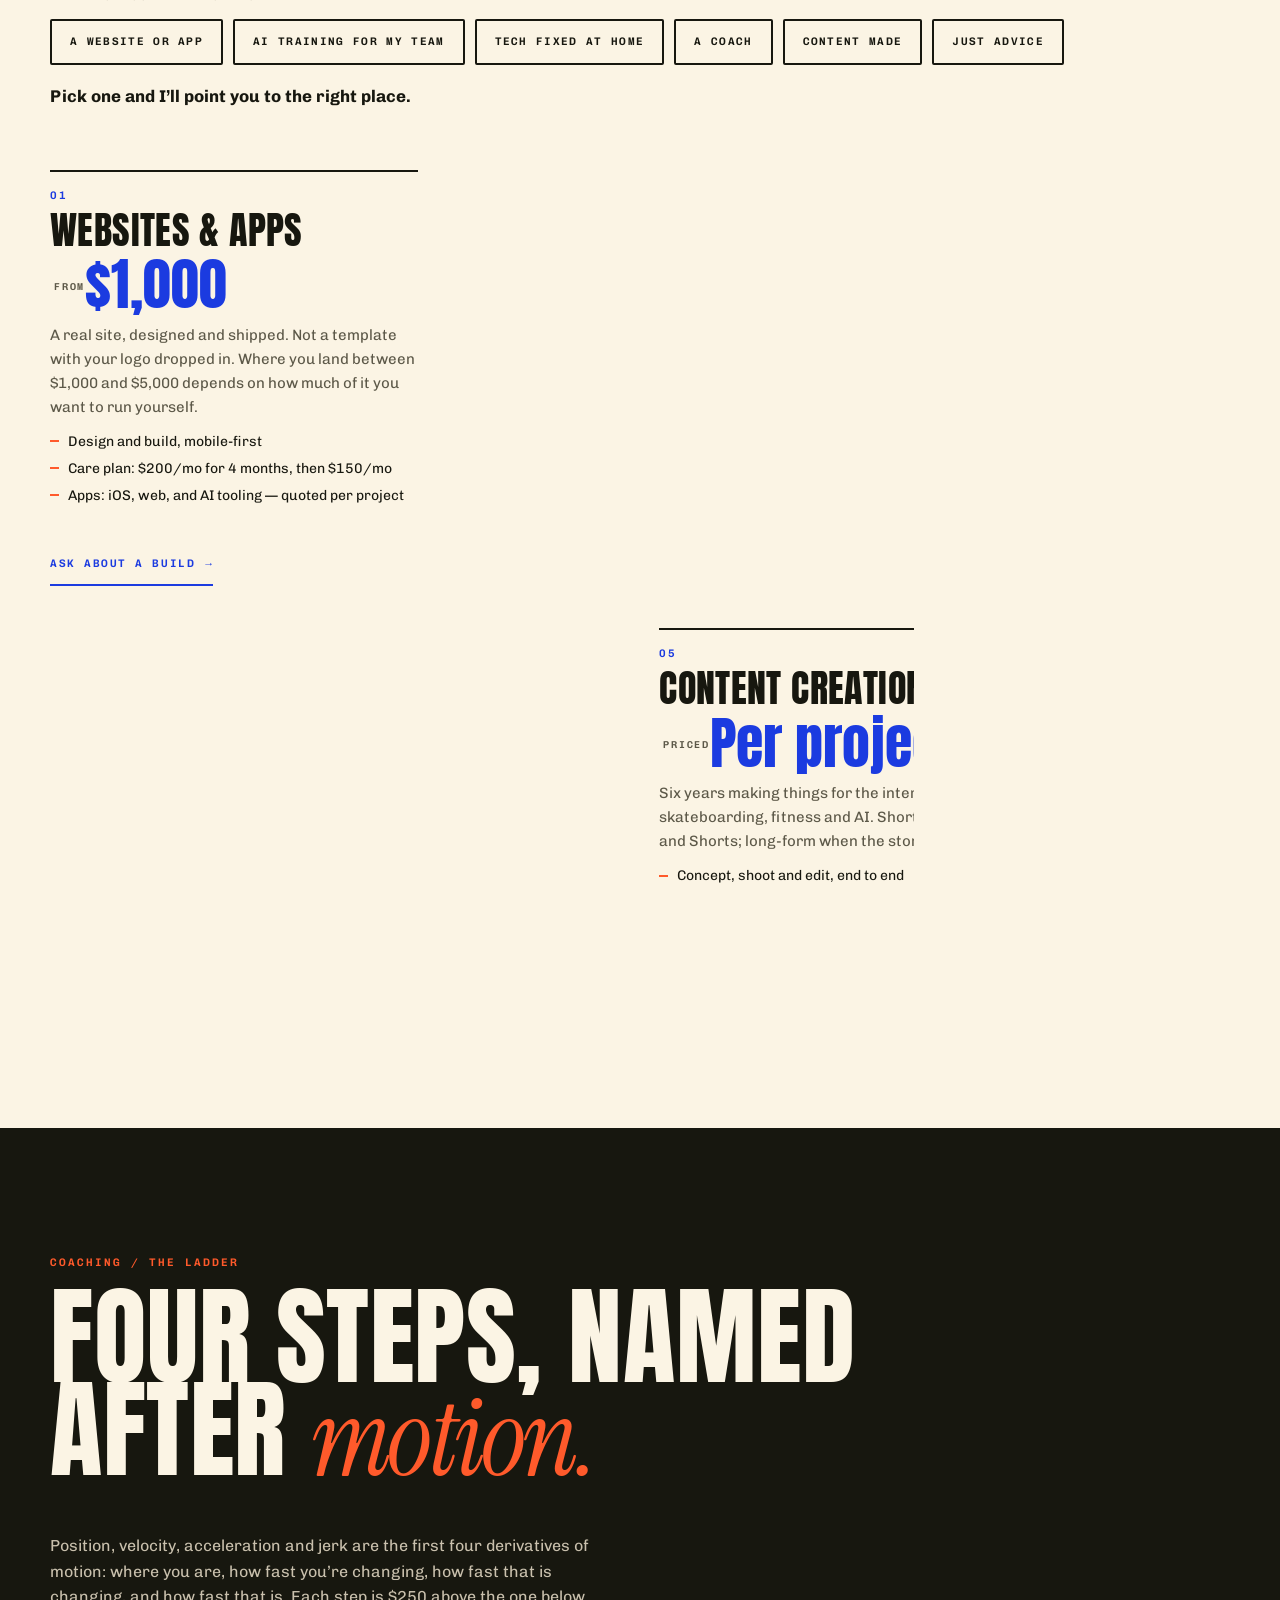
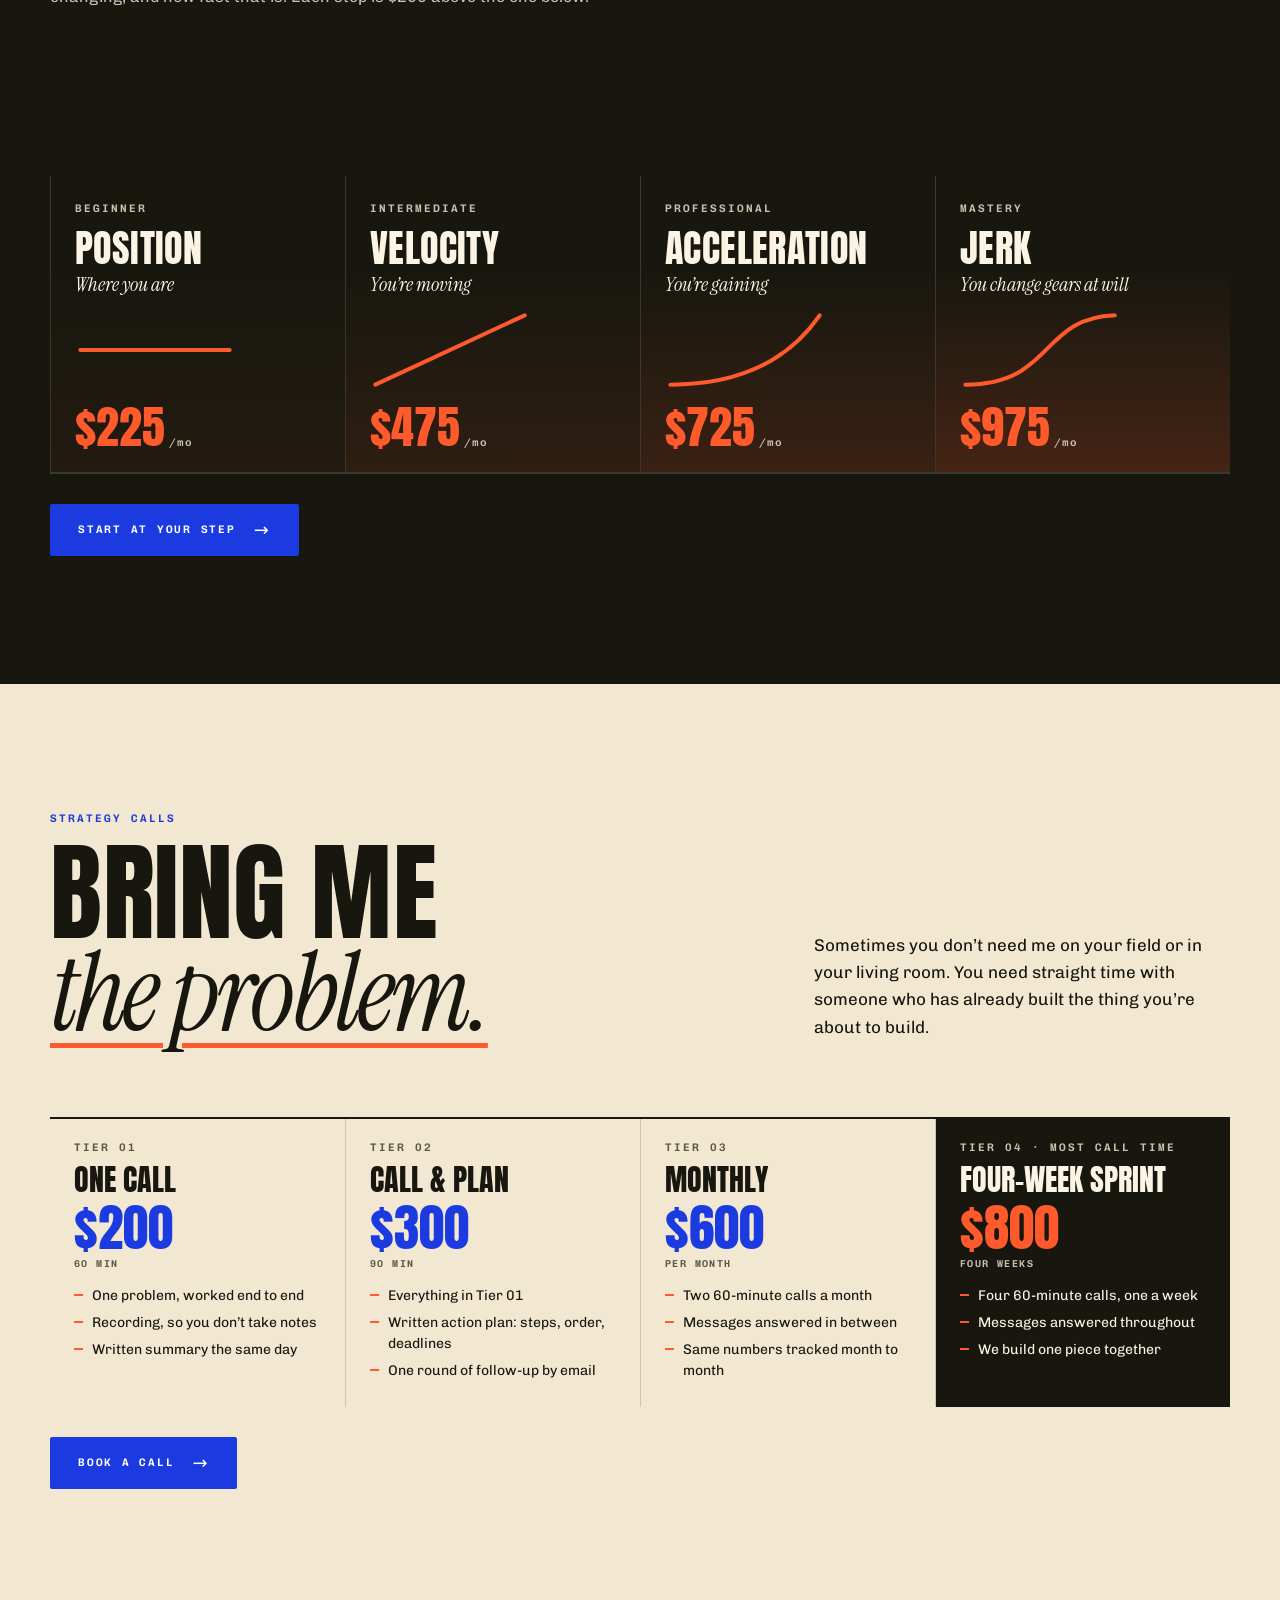
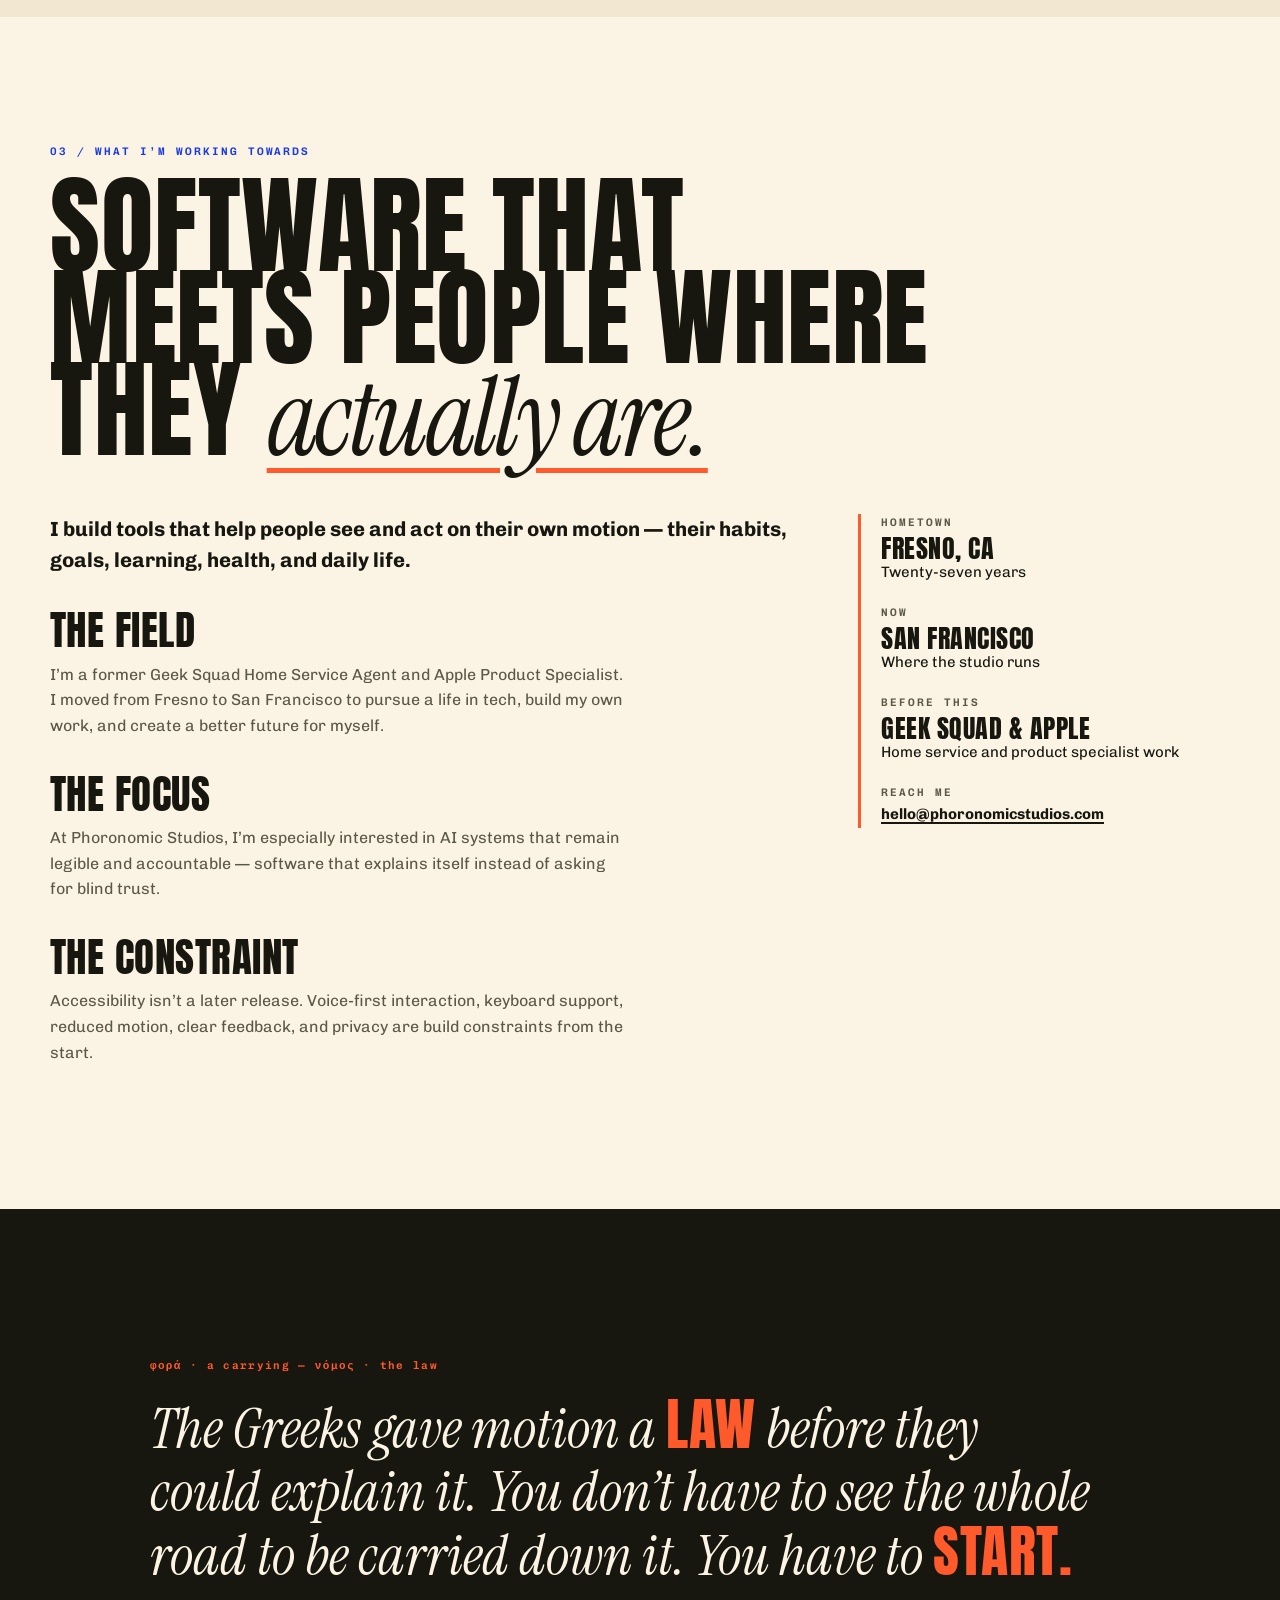
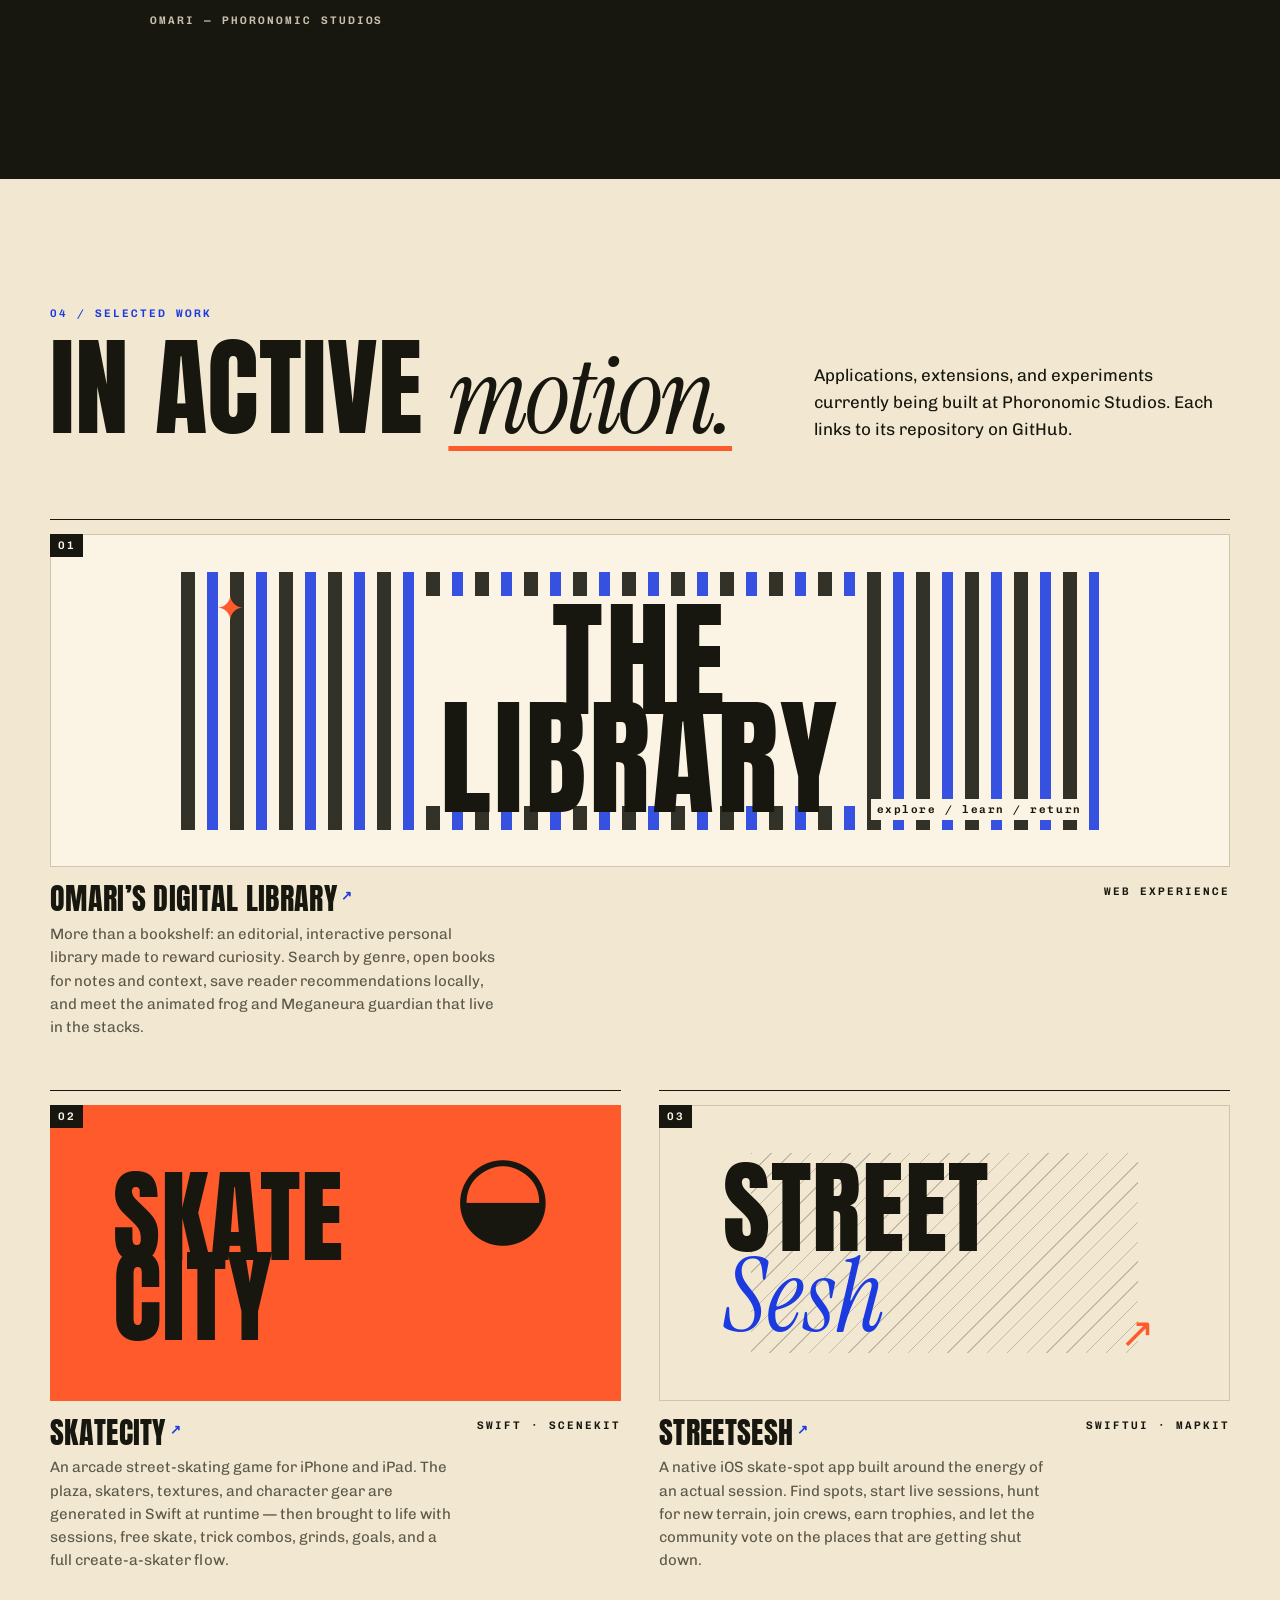
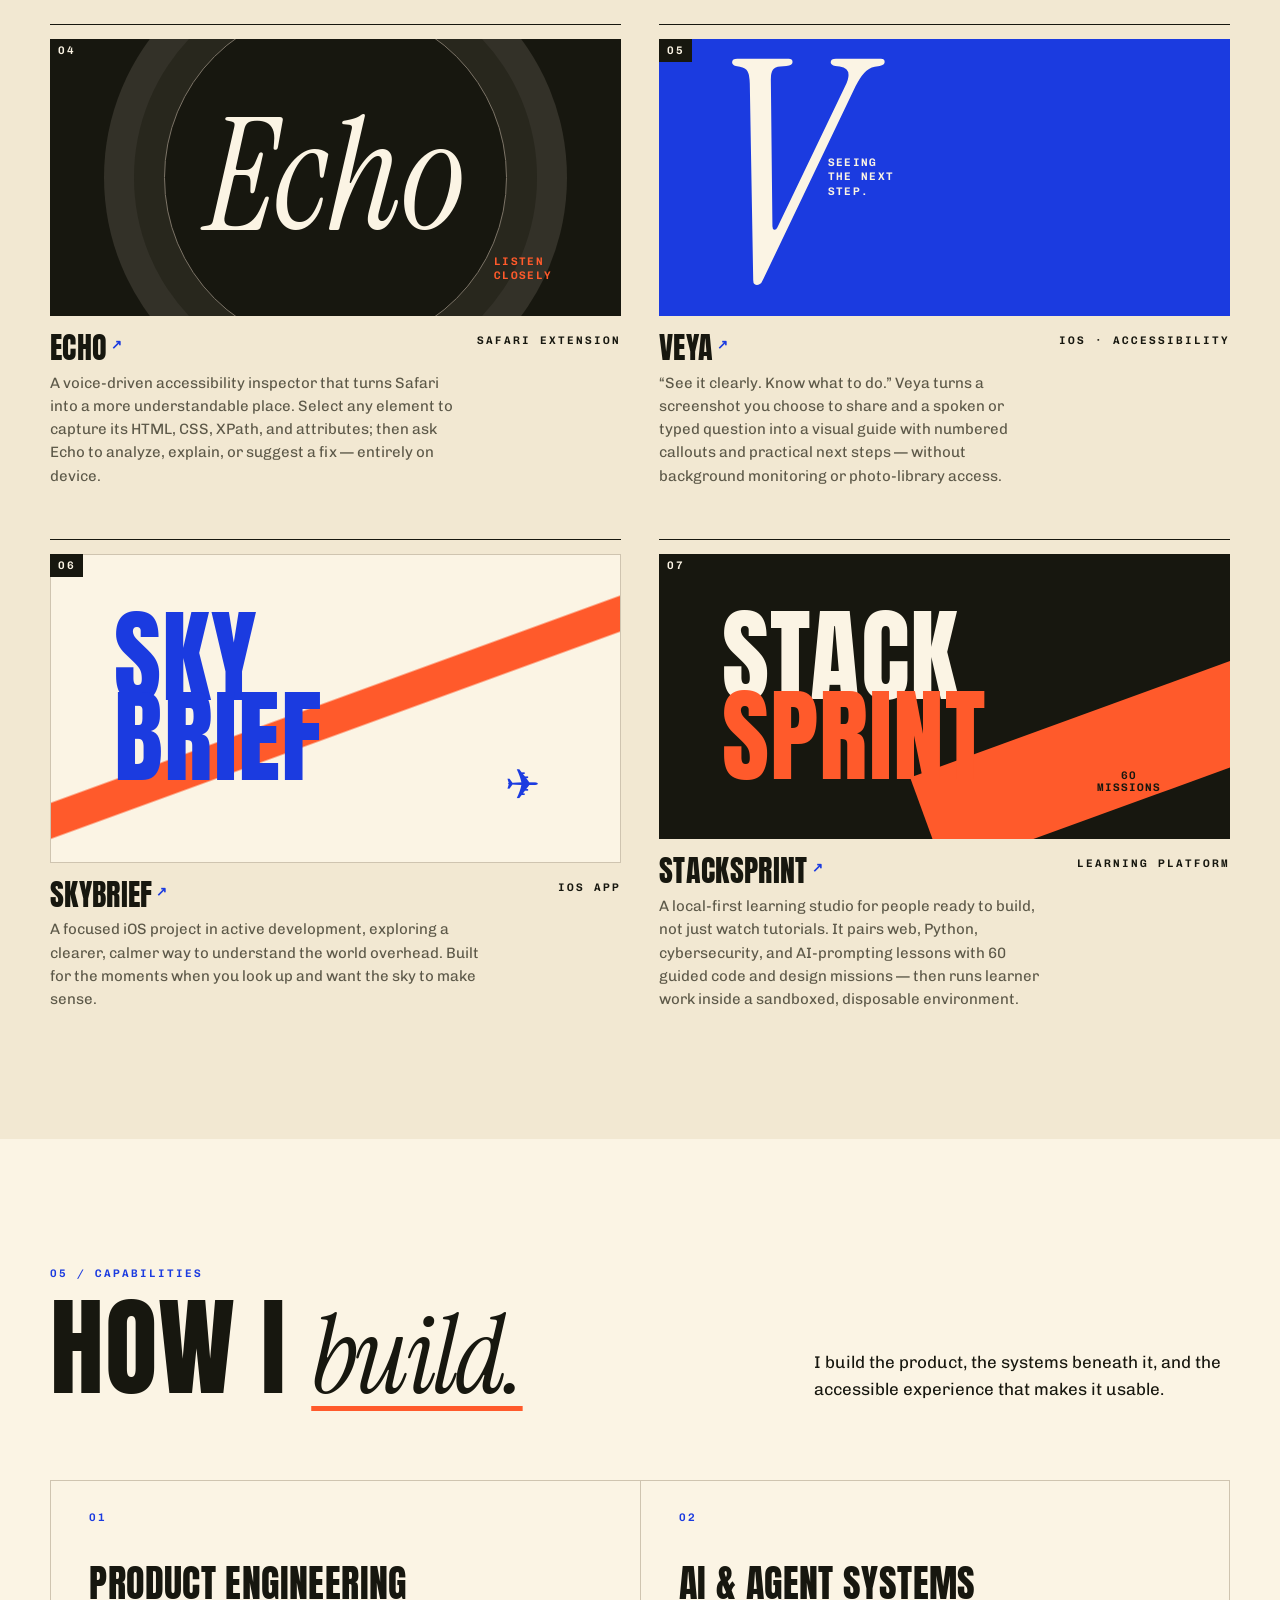
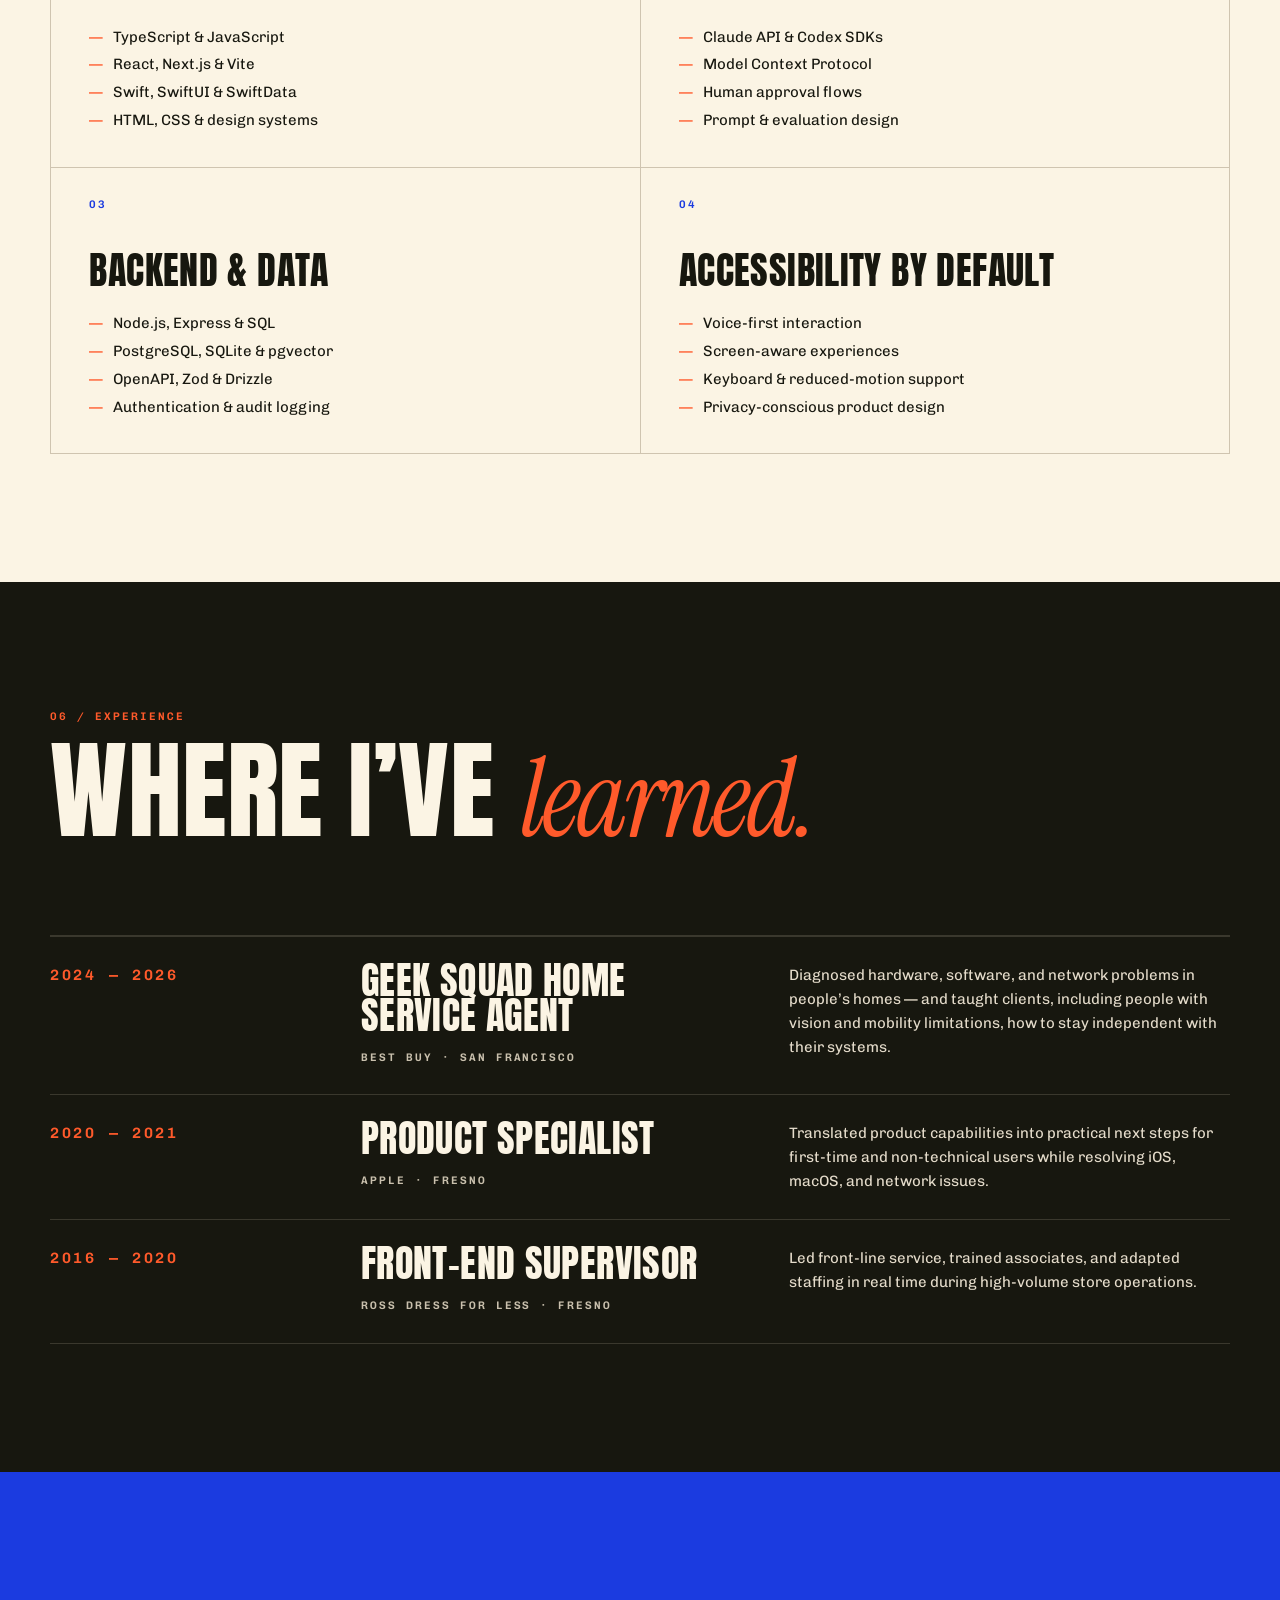
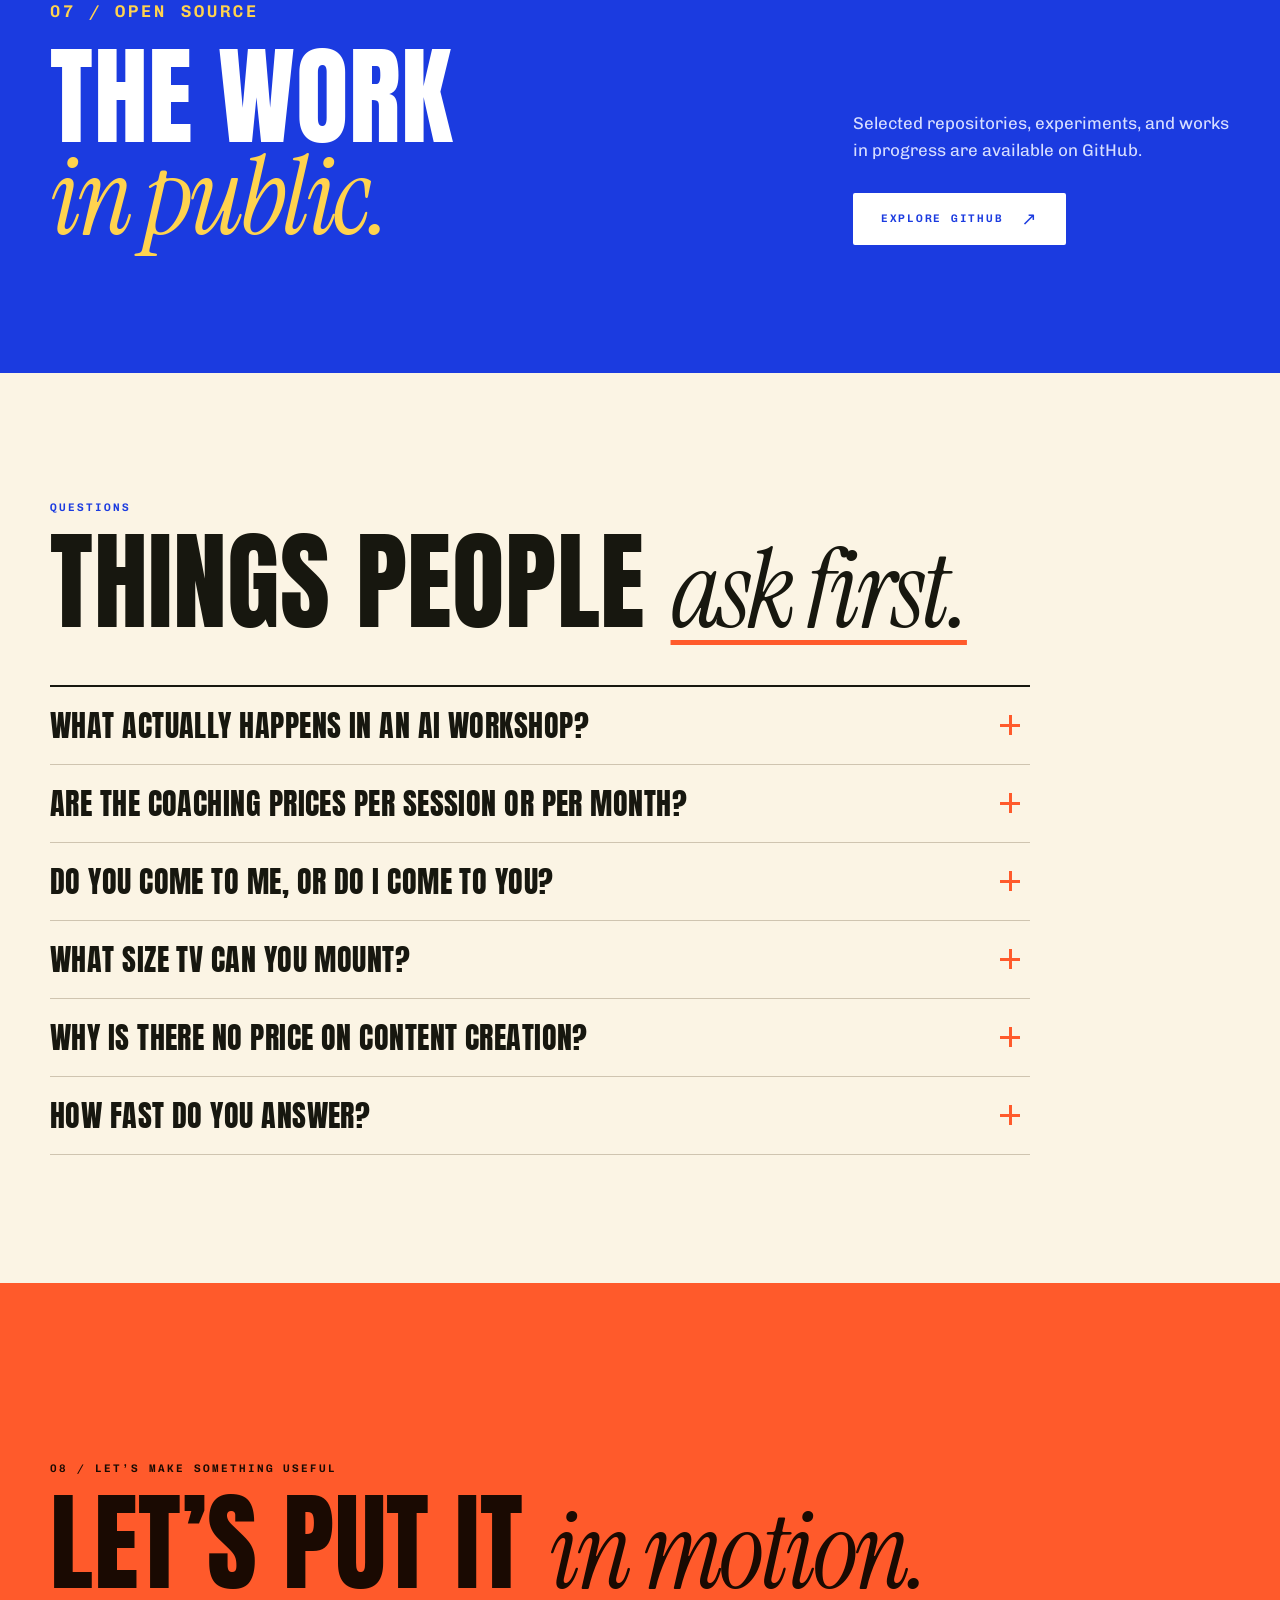
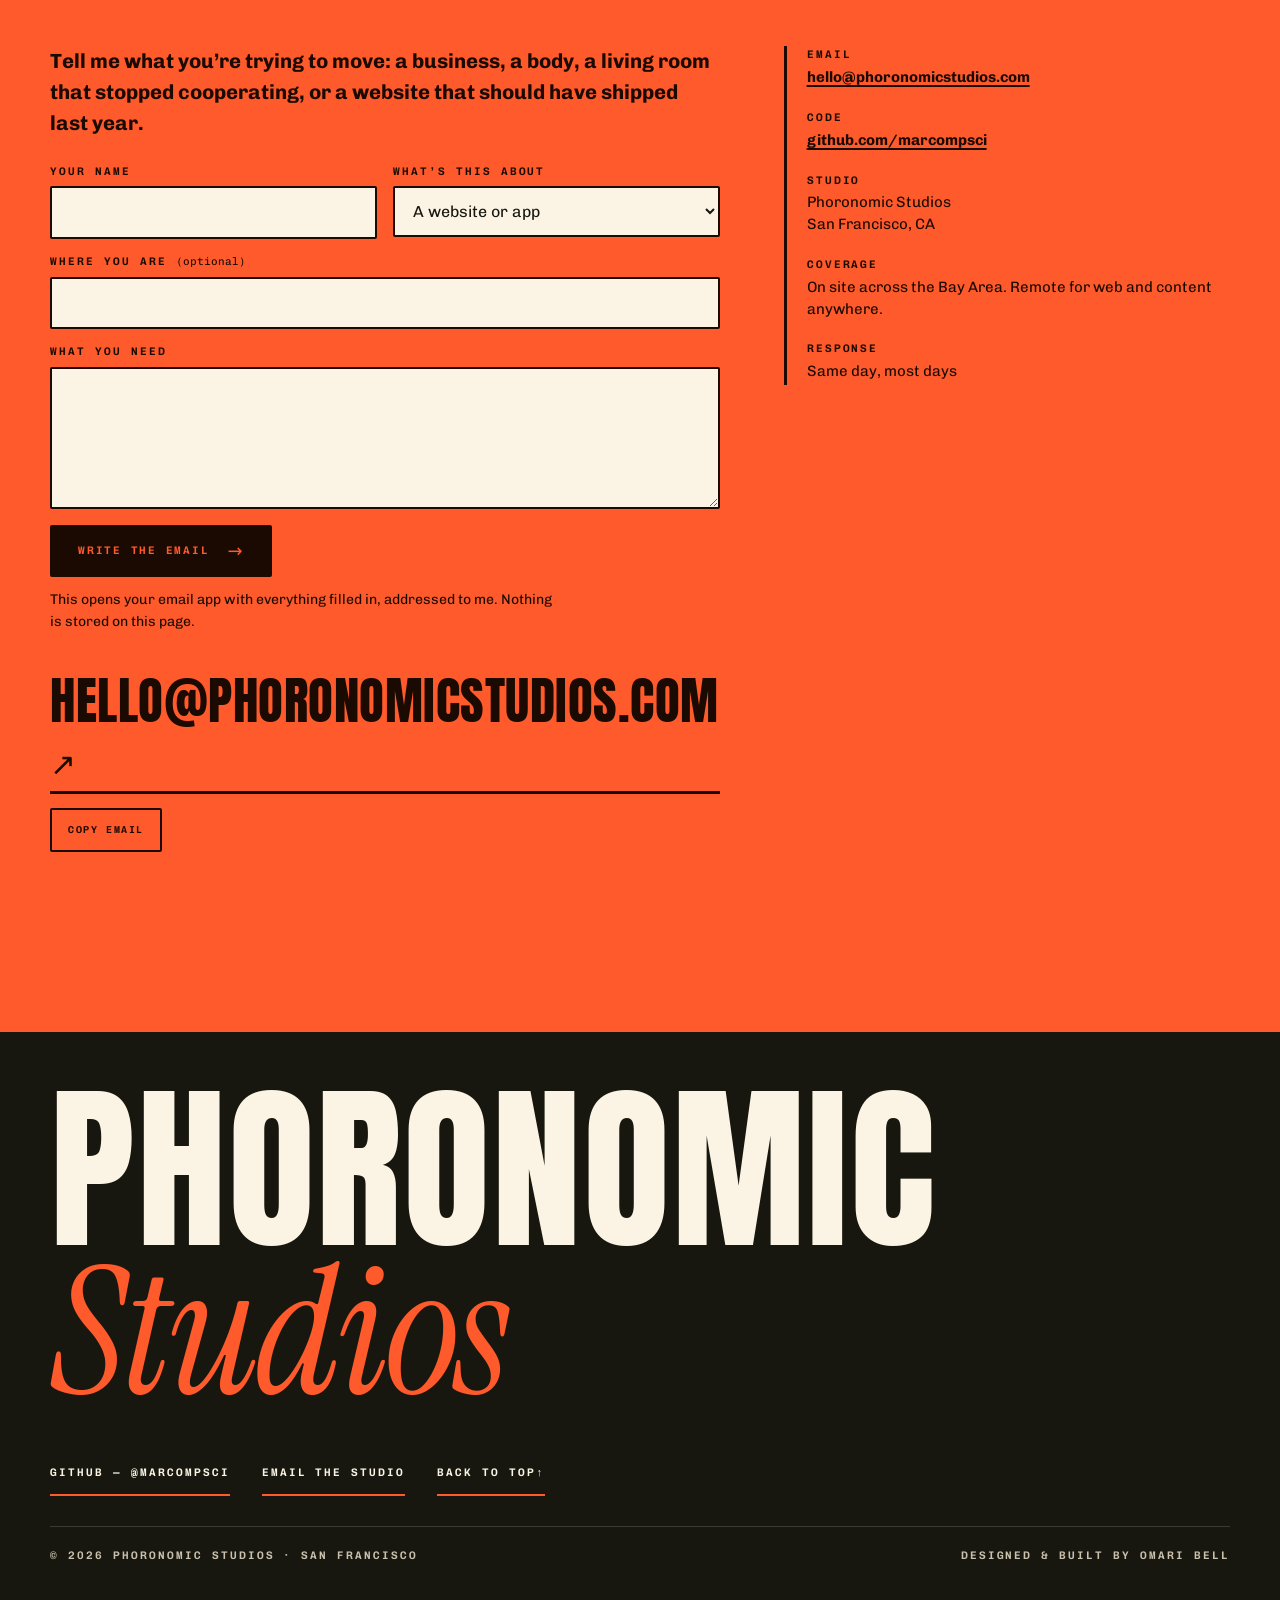
==== commit d7e600ec: "Add services, picker, ladder, calls, FAQ and quote form to the page Co-Authored-By: Claude Opus 5.5 " ====
--- a/index.html
+++ b/index.html
@@ -43,10 +43,10 @@
         <a class="wordmark" href="#top"><span class="dot" aria-hidden="true"></span>Omari Bell <small>Phoronomic Studios</small></a>
         <nav class="site-nav" aria-label="Primary">
           <ul>
+            <li><a href="#services">Services</a></li>
+            <li><a href="#work">Work</a></li>
             <li><a href="#about">About</a></li>
-            <li><a href="#work">Work</a></li>
-            <li><a href="#capabilities">Capabilities</a></li>
-            <li><a href="#experience">Experience</a></li>
+            <li><a href="#faq">FAQ</a></li>
             <li><a href="#contact">Contact</a></li>
           </ul>
         </nav>
@@ -54,7 +54,7 @@
     </header>
 
     <main id="main" tabindex="-1">
-      <!-- 01 / Hero -->
+      <!-- Hero -->
       <section class="hero block" id="top" aria-labelledby="hero-title">
         <div class="shell">
           <p class="eyebrow reveal">Phoronomic Studios · San Francisco</p>
@@ -64,14 +64,14 @@
               <p class="lede reveal reveal-2">I’m Omari Bell, a self-taught engineer and founder building accessible, human-centered tools for the people technology often designs around.</p>
               <p class="reveal reveal-3">Twenty-seven years in Fresno, then one move north. Everything since has been Phoronomic Studios.</p>
               <div class="btnrow reveal reveal-3">
-                <a class="btn" href="#work">See the work <span aria-hidden="true">↓</span></a>
-                <a class="btn btn-ghost" href="mailto:hello@phoronomicstudios.com?subject=Project%20inquiry"><span class="avail-dot" aria-hidden="true"></span>Open for work</a>
-              </div>
-            </div>
-            <div class="shot reveal reveal-3" aria-hidden="true">
+                <a class="btn" href="#services">What do you need? <span aria-hidden="true">↓</span></a>
+                <a class="btn btn-ghost" href="#work"><span class="avail-dot" aria-hidden="true"></span>See the work</a>
+              </div>
+            </div>
+            <div class="shot reveal reveal-3" id="toy" aria-hidden="true">
               <div class="tilt"></div>
               <div class="plate">
-                <div class="orbit"><i></i><i></i><i></i></div>
+                <div class="orbit"><i><b></b></i><i><b></b></i><i><b></b></i></div>
                 <p class="label"><b>●</b> Independent software studio</p>
                 <p class="plate-mark">PS/26<em>in motion.</em></p>
                 <p class="label">Web · iOS · Safari · AI tooling</p>
@@ -79,6 +79,15 @@
             </div>
           </div>
         </div>
+      </section>
+
+      <!-- Marquee -->
+      <section class="marquee block hot" aria-label="Services at a glance">
+        <div class="marquee-track" id="marqueeTrack">
+          <p class="marquee-row"><span>Websites &amp; apps</span><i aria-hidden="true">✦</i><span>AI workshops</span><i aria-hidden="true">✦</i><span>In-home tech</span><i aria-hidden="true">✦</i><span>Coaching</span><i aria-hidden="true">✦</i><span>Content creation</span><i aria-hidden="true">✦</i><span>Strategy calls</span><i aria-hidden="true">✦</i></p>
+          <p class="marquee-row" aria-hidden="true"><span>Websites &amp; apps</span><i>✦</i><span>AI workshops</span><i>✦</i><span>In-home tech</span><i>✦</i><span>Coaching</span><i>✦</i><span>Content creation</span><i>✦</i><span>Strategy calls</span><i>✦</i></p>
+        </div>
+        <button class="marquee-toggle" type="button" id="marqueeToggle" aria-pressed="false">Pause<span class="visually-hidden"> scrolling ticker</span></button>
       </section>
 
       <!-- At a glance -->
@@ -91,10 +100,154 @@
         </ul>
       </section>
 
-      <!-- 02 / About -->
+      <!-- Services + picker -->
+      <section class="services block section" id="services" aria-labelledby="services-title">
+        <div class="shell">
+          <div class="section-heading">
+            <div>
+              <p class="eyebrow">02 / Services</p>
+              <h2 id="services-title" class="big">Five lines <em>of work.</em></h2>
+            </div>
+            <p>Every one of these is me rather than a dispatch queue. The person who picks up is the person who shows up.</p>
+          </div>
+
+          <div class="picker" role="group" aria-labelledby="picker-label">
+            <p class="label" id="picker-label">What do you need moving?</p>
+            <div class="picker-chips">
+              <button type="button" class="chip" data-pick="web" aria-pressed="false">A website or app</button>
+              <button type="button" class="chip" data-pick="ai" aria-pressed="false">AI training for my team</button>
+              <button type="button" class="chip" data-pick="tech" aria-pressed="false">Tech fixed at home</button>
+              <button type="button" class="chip" data-pick="coach" aria-pressed="false">A coach</button>
+              <button type="button" class="chip" data-pick="content" aria-pressed="false">Content made</button>
+              <button type="button" class="chip" data-pick="call" aria-pressed="false">Just advice</button>
+            </div>
+            <p class="picker-answer" id="pickerAnswer" aria-live="polite">Pick one and I’ll point you to the right place.</p>
+          </div>
+
+          <ul class="svc-grid">
+            <li class="svc" id="svc-web" data-svc="web">
+              <span class="svc-num" aria-hidden="true">01</span>
+              <h3>Websites &amp; apps</h3>
+              <p class="svc-price"><small class="label">From</small>$1,000</p>
+              <p>A real site, designed and shipped. Not a template with your logo dropped in. Where you land between $1,000 and $5,000 depends on how much of it you want to run yourself.</p>
+              <ul class="ticks">
+                <li>Design and build, mobile-first</li>
+                <li>Care plan: $200/mo for 4 months, then $150/mo</li>
+                <li>Apps: iOS, web, and AI tooling — quoted per project</li>
+              </ul>
+              <a class="svc-cta" href="#contact" data-topic="A website or app">Ask about a build <span aria-hidden="true">→</span></a>
+            </li>
+            <li class="svc" id="svc-ai" data-svc="ai">
+              <span class="svc-num" aria-hidden="true">02</span>
+              <h3>AI workshops</h3>
+              <p class="svc-price"><small class="label">From</small>$250</p>
+              <p>Hands-on AI training for small businesses, teams, schools and educators. A working session that ends with workflows your people can run on Monday, and written rules for what data goes near which tool.</p>
+              <ul class="ticks">
+                <li>Educator day $250 · Online course $500</li>
+                <li>Small business on-site day $5,000</li>
+                <li>Middle school &amp; kids: free, sponsor-funded</li>
+              </ul>
+              <a class="svc-cta" href="#contact" data-topic="An AI workshop">Plan a workshop <span aria-hidden="true">→</span></a>
+            </li>
+            <li class="svc" id="svc-tech" data-svc="tech">
+              <span class="svc-num" aria-hidden="true">03</span>
+              <h3>In-home tech</h3>
+              <p class="svc-price"><small class="label">TV mount from</small>$100</p>
+              <p>Two years inside Geek Squad, then out on my own to do it faster and for less. Mobile help across the Bay Area, 8am to 8pm. You describe the setup, I build it, then I teach you to run it.</p>
+              <div class="h2h" aria-label="TV mounting, 65 inches and under: Geek Squad $249.99, Omari $100">
+                <div class="h2h-row"><span class="label">Geek Squad</span><span class="h2h-bar gs" style="--w:100%"></span><b>$249.99</b></div>
+                <div class="h2h-row"><span class="label">Omari</span><span class="h2h-bar me" style="--w:40%"></span><b>$100</b></div>
+                <p class="label h2h-cap">TV mounting &amp; setup · 65″ and under</p>
+              </div>
+              <a class="svc-cta" href="#contact" data-topic="In-home tech help">Book a visit <span aria-hidden="true">→</span></a>
+            </li>
+            <li class="svc" id="svc-coach" data-svc="coach">
+              <span class="svc-num" aria-hidden="true">04</span>
+              <h3>Coaching</h3>
+              <p class="svc-price"><small class="label">From</small>$225<small class="label">/mo</small></p>
+              <p>Fitness, skateboarding and soccer on one four-step ladder. Mix disciplines in one plan — strength for a parent and skate lessons for a kid is one tier and one calendar.</p>
+              <a class="svc-cta" href="#ladder">See the ladder <span aria-hidden="true">↓</span></a>
+            </li>
+            <li class="svc" id="svc-content" data-svc="content">
+              <span class="svc-num" aria-hidden="true">05</span>
+              <h3>Content creation</h3>
+              <p class="svc-price"><small class="label">Priced</small>Per project</p>
+              <p>Six years making things for the internet in three lanes I live in: skateboarding, fitness and AI. Short-form for Instagram, TikTok and Shorts; long-form when the story needs room.</p>
+              <ul class="ticks">
+                <li>Concept, shoot and edit, end to end</li>
+                <li>Creator strategy: lanes, cadence, what to post when</li>
+                <li>Brand and UGC work</li>
+              </ul>
+              <a class="svc-cta" href="#contact" data-topic="Content creation">Get a quote <span aria-hidden="true">→</span></a>
+            </li>
+          </ul>
+        </div>
+      </section>
+
+      <!-- Coaching ladder -->
+      <section class="ladder-band block dark section" id="ladder" aria-labelledby="ladder-title">
+        <div class="shell">
+          <p class="eyebrow">Coaching / The ladder</p>
+          <h2 id="ladder-title" class="big">Four steps, named after <em>motion.</em></h2>
+          <p class="prose ladder-lede">Position, velocity, acceleration and jerk are the first four derivatives of motion: where you are, how fast you’re changing, how fast that is changing, and how fast that is. Each step is $250 above the one below.</p>
+          <ol class="ladder">
+            <li style="--step:0">
+              <span class="label">Beginner</span>
+              <h3>Position</h3>
+              <p class="ladder-what">Where you are</p>
+              <svg class="curve" viewBox="0 0 120 60" aria-hidden="true"><path d="M4 30 H116"/></svg>
+              <p class="ladder-price">$225<small>/mo</small></p>
+            </li>
+            <li style="--step:1">
+              <span class="label">Intermediate</span>
+              <h3>Velocity</h3>
+              <p class="ladder-what">You’re moving</p>
+              <svg class="curve" viewBox="0 0 120 60" aria-hidden="true"><path d="M4 56 L116 4"/></svg>
+              <p class="ladder-price">$475<small>/mo</small></p>
+            </li>
+            <li style="--step:2">
+              <span class="label">Professional</span>
+              <h3>Acceleration</h3>
+              <p class="ladder-what">You’re gaining</p>
+              <svg class="curve" viewBox="0 0 120 60" aria-hidden="true"><path d="M4 56 Q80 56 116 4"/></svg>
+              <p class="ladder-price">$725<small>/mo</small></p>
+            </li>
+            <li style="--step:3">
+              <span class="label">Mastery</span>
+              <h3>Jerk</h3>
+              <p class="ladder-what">You change gears at will</p>
+              <svg class="curve" viewBox="0 0 120 60" aria-hidden="true"><path d="M4 56 C70 56 60 6 116 4"/></svg>
+              <p class="ladder-price">$975<small>/mo</small></p>
+            </li>
+          </ol>
+          <div class="btnrow"><a class="btn" href="#contact" data-topic="Coaching">Start at your step <span aria-hidden="true">→</span></a></div>
+        </div>
+      </section>
+
+      <!-- Strategy calls -->
+      <section class="calls block tint section" id="calls" aria-labelledby="calls-title">
+        <div class="shell">
+          <div class="section-heading">
+            <div>
+              <p class="eyebrow">Strategy calls</p>
+              <h2 id="calls-title" class="big">Bring me <em>the problem.</em></h2>
+            </div>
+            <p>Sometimes you don’t need me on your field or in your living room. You need straight time with someone who has already built the thing you’re about to build.</p>
+          </div>
+          <ul class="tiers">
+            <li><span class="label">Tier 01</span><h3>One call</h3><p class="tier-price">$200<small>60 min</small></p><ul class="ticks"><li>One problem, worked end to end</li><li>Recording, so you don’t take notes</li><li>Written summary the same day</li></ul></li>
+            <li><span class="label">Tier 02</span><h3>Call &amp; plan</h3><p class="tier-price">$300<small>90 min</small></p><ul class="ticks"><li>Everything in Tier 01</li><li>Written action plan: steps, order, deadlines</li><li>One round of follow-up by email</li></ul></li>
+            <li><span class="label">Tier 03</span><h3>Monthly</h3><p class="tier-price">$600<small>per month</small></p><ul class="ticks"><li>Two 60-minute calls a month</li><li>Messages answered in between</li><li>Same numbers tracked month to month</li></ul></li>
+            <li class="tier-hot"><span class="label">Tier 04 · Most call time</span><h3>Four-week sprint</h3><p class="tier-price">$800<small>four weeks</small></p><ul class="ticks"><li>Four 60-minute calls, one a week</li><li>Messages answered throughout</li><li>We build one piece together</li></ul></li>
+          </ul>
+          <div class="btnrow"><a class="btn" href="#contact" data-topic="A strategy call">Book a call <span aria-hidden="true">→</span></a></div>
+        </div>
+      </section>
+
+      <!-- About -->
       <section class="about block section" id="about" aria-labelledby="about-title">
         <div class="shell">
-          <p class="eyebrow">02 / What I’m working towards</p>
+          <p class="eyebrow">03 / What I’m working towards</p>
           <h2 id="about-title" class="big">Software that meets people where they <em>actually are.</em></h2>
           <div class="split">
             <div class="copy">
@@ -125,12 +278,12 @@
         </div>
       </section>
 
-      <!-- 03 / Work -->
+      <!-- Work -->
       <section class="work block tint section" id="work" aria-labelledby="work-title">
         <div class="shell">
           <div class="section-heading">
             <div>
-              <p class="eyebrow">03 / Selected work</p>
+              <p class="eyebrow">04 / Selected work</p>
               <h2 id="work-title" class="big">In active <em>motion.</em></h2>
             </div>
             <p>Applications, extensions, and experiments currently being built at Phoronomic Studios. Each links to its repository on GitHub.</p>
@@ -224,12 +377,12 @@
         </div>
       </section>
 
-      <!-- 04 / Capabilities -->
+      <!-- Capabilities -->
       <section class="capabilities block section" id="capabilities" aria-labelledby="capabilities-title">
         <div class="shell">
           <div class="section-heading">
             <div>
-              <p class="eyebrow">04 / Capabilities</p>
+              <p class="eyebrow">05 / Capabilities</p>
               <h2 id="capabilities-title" class="big">How I <em>build.</em></h2>
             </div>
             <p>I build the product, the systems beneath it, and the accessible experience that makes it usable.</p>
@@ -243,10 +396,10 @@
         </div>
       </section>
 
-      <!-- 05 / Experience -->
+      <!-- Experience -->
       <section class="experience block dark section" id="experience" aria-labelledby="experience-title">
         <div class="shell">
-          <p class="eyebrow">05 / Experience</p>
+          <p class="eyebrow">06 / Experience</p>
           <h2 id="experience-title" class="big">Where I’ve <em>learned.</em></h2>
           <ol class="timeline" reversed>
             <li>
@@ -268,11 +421,11 @@
         </div>
       </section>
 
-      <!-- 06 / Open source -->
+      <!-- Open source -->
       <section class="open-source block blue section" aria-labelledby="open-source-title">
         <div class="shell open-source-inner">
           <div>
-            <p class="eyebrow">06 / Open source</p>
+            <p class="eyebrow">07 / Open source</p>
             <h2 id="open-source-title" class="big">The work <em>in public.</em></h2>
           </div>
           <div>
@@ -282,24 +435,85 @@
         </div>
       </section>
 
-      <!-- 07 / Contact -->
+      <!-- FAQ -->
+      <section class="faq block section" id="faq" aria-labelledby="faq-title">
+        <div class="shell">
+          <p class="eyebrow">Questions</p>
+          <h2 id="faq-title" class="big">Things people <em>ask first.</em></h2>
+          <div class="faq-list">
+            <details>
+              <summary>What actually happens in an AI workshop?</summary>
+              <p>You fill in a short intake questionnaire first, so the day is built on your real work instead of a generic deck. Then it’s hands-on: live exercises on non-sensitive sample data, written security boundaries, and role-based templates you keep. Everyone leaves with an action plan and a scorecard we check again at thirty days.</p>
+            </details>
+            <details>
+              <summary>Are the coaching prices per session or per month?</summary>
+              <p>Per month. Each tier is a program: a set number of sessions, a written plan, and me on the other end of the phone in between.</p>
+            </details>
+            <details>
+              <summary>Do you come to me, or do I come to you?</summary>
+              <p>I come to you. Coaching happens at your park, field or gym anywhere across the Bay Area. Tech work is in your home. Web and content work can be fully remote.</p>
+            </details>
+            <details>
+              <summary>What size TV can you mount?</summary>
+              <p>65 inches and under, for now. Above that I’d need a second pair of hands, and I’d rather tell you that up front than drop your television.</p>
+            </details>
+            <details>
+              <summary>Why is there no price on content creation?</summary>
+              <p>Scope drives that number more than anything else, so a figure on a page would be a guess dressed up as a quote. Tell me the deliverable and you’ll get a real number the same day.</p>
+            </details>
+            <details>
+              <summary>How fast do you answer?</summary>
+              <p>Same day, most days. There’s no queue and no dispatcher, so the person reading your message is the person who shows up.</p>
+            </details>
+          </div>
+        </div>
+      </section>
+
+      <!-- Contact -->
       <section class="contact block hot section air" id="contact" aria-labelledby="contact-title">
         <div class="shell">
-          <p class="eyebrow">07 / Let’s make something useful</p>
+          <p class="eyebrow">08 / Let’s make something useful</p>
           <h2 id="contact-title" class="big">Let’s put it <em>in motion.</em></h2>
           <div class="split even">
             <div>
-              <p class="lede">Have a product, a tool, or an accessibility problem in mind? Email is the fastest way to reach me.</p>
-              <a class="email-link" href="mailto:hello@phoronomicstudios.com">hello@<wbr />phoronomicstudios.com <span aria-hidden="true">↗</span></a>
+              <p class="lede">Tell me what you’re trying to move: a business, a body, a living room that stopped cooperating, or a website that should have shipped last year.</p>
+              <form class="brief" id="brief" action="mailto:hello@phoronomicstudios.com" method="post" enctype="text/plain">
+                <div class="frow">
+                  <div class="field"><label class="label" for="f-name">Your name</label><input id="f-name" name="name" type="text" autocomplete="name" required /></div>
+                  <div class="field">
+                    <label class="label" for="f-topic">What’s this about</label>
+                    <select id="f-topic" name="topic">
+                      <option>A website or app</option>
+                      <option>An AI workshop</option>
+                      <option>In-home tech help</option>
+                      <option>Coaching</option>
+                      <option>Content creation</option>
+                      <option>A strategy call</option>
+                      <option>Something else</option>
+                    </select>
+                  </div>
+                </div>
+                <div class="field"><label class="label" for="f-where">Where you are <span class="opt">(optional)</span></label><input id="f-where" name="where" type="text" autocomplete="address-level2" /></div>
+                <div class="field"><label class="label" for="f-msg">What you need</label><textarea id="f-msg" name="message" rows="5" required></textarea></div>
+                <button class="btn btn-ink" type="submit">Write the email <span aria-hidden="true">→</span></button>
+                <p class="form-note">This opens your email app with everything filled in, addressed to me. Nothing is stored on this page.</p>
+              </form>
+              <div class="mailrow">
+                <a class="email-link" href="mailto:hello@phoronomicstudios.com">hello@<wbr />phoronomicstudios.com <span aria-hidden="true">↗</span></a>
+                <button class="copy-btn" type="button" data-copy="hello@phoronomicstudios.com">Copy email</button>
+              </div>
             </div>
             <dl class="rail">
               <div><dt class="label">Email</dt><dd><a href="mailto:hello@phoronomicstudios.com">hello@phoronomicstudios.com</a></dd></div>
               <div><dt class="label">Code</dt><dd><a href="https://github.com/marcompsci">github.com/marcompsci</a></dd></div>
               <div><dt class="label">Studio</dt><dd>Phoronomic Studios<br />San Francisco, CA</dd></div>
+              <div><dt class="label">Coverage</dt><dd>On site across the Bay Area. Remote for web and content anywhere.</dd></div>
+              <div><dt class="label">Response</dt><dd>Same day, most days</dd></div>
             </dl>
           </div>
         </div>
       </section>
+      <a class="float-cta" id="floatCta" href="#contact">Get a quote <span aria-hidden="true">→</span></a>
     </main>
 
     <footer>
@@ -317,6 +531,8 @@
       </div>
     </footer>
 
+    <p class="toast" id="toast" role="status" aria-live="polite"></p>
+
     <script src="script.js" defer></script>
   </body>
 </html>
--- a/styles.css
+++ b/styles.css
@@ -584,6 +584,225 @@
   .timeline li > p:last-child { grid-column: auto; }
 }
 
+/* ==========================================================================
+   Fun layer — services, ticker, ladder, calls, FAQ, form, toy.
+   Every moving part below is opt-in through prefers-reduced-motion.
+   ========================================================================== */
+
+/* ---------- Ticker ---------- */
+.marquee { position: relative; overflow: hidden; border-block: 2px solid #1A0A02; }
+.marquee-track { display: flex; width: max-content; }
+.marquee-row {
+  display: flex; align-items: center; gap: 28px;
+  margin: 0; padding: 16px 28px 16px 0;
+  font: 400 clamp(26px, 3.4vw, 44px)/1 var(--display);
+  text-transform: uppercase; letter-spacing: .02em; white-space: nowrap;
+}
+.marquee-row i { font-style: normal; font-size: .6em; }
+.marquee-toggle {
+  position: absolute; right: 12px; top: 50%; transform: translateY(-50%);
+  min-height: 44px; padding: 0 14px;
+  background: #1A0A02; color: var(--orange); border: 0; border-radius: 2px; cursor: pointer;
+  font: 600 10px/1 var(--mono); letter-spacing: .16em; text-transform: uppercase;
+}
+.marquee-toggle:hover { background: var(--cream); color: #1A0A02; }
+
+/* ---------- Picker ---------- */
+.picker { border-top: 2px solid var(--ink); padding-top: 18px; margin-bottom: clamp(36px, 5vw, 60px); }
+.picker > .label { margin: 0 0 14px; color: var(--muted-light); }
+.picker-chips { display: flex; flex-wrap: wrap; gap: 10px; }
+.chip {
+  min-height: 46px; padding: 0 18px; cursor: pointer;
+  background: transparent; color: var(--ink);
+  border: 2px solid var(--ink); border-radius: 2px;
+  font: 600 11px/1 var(--mono); letter-spacing: .12em; text-transform: uppercase;
+}
+.chip:hover { background: var(--cream2); }
+.chip[aria-pressed="true"] { background: var(--ink); color: var(--cream); }
+.chip[aria-pressed="true"]::before { content: '● '; color: var(--orange); }
+.picker-answer { margin: 18px 0 0; font-size: 17px; font-weight: 700; max-width: var(--measure); min-height: 1.6em; }
+.picker-answer a { color: var(--blue); text-decoration: underline; text-decoration-thickness: 2px; text-underline-offset: 3px; }
+
+/* ---------- Service cards ---------- */
+.svc-grid {
+  list-style: none; margin: 0; padding: 0;
+  display: grid; grid-template-columns: repeat(6, minmax(0, 1fr));
+  gap: clamp(28px, 3vw, 40px) clamp(20px, 3vw, 40px);
+}
+.svc { grid-column: span 2; position: relative; display: flex; flex-direction: column; gap: 12px; border-top: 2px solid var(--ink); padding: 18px 0 4px; }
+.svc:nth-child(4), .svc:nth-child(5) { grid-column: span 3; }
+.svc-num { font: 600 11px/1 var(--mono); letter-spacing: .14em; color: var(--blue); }
+.svc h3 { font: 400 clamp(30px, 3vw, 40px)/.92 var(--display); text-transform: uppercase; letter-spacing: .01em; margin: 0; }
+.svc-price { margin: 0; font: 400 clamp(40px, 4.4vw, 60px)/.9 var(--display); color: var(--blue); }
+.svc-price small { display: inline-block; font-size: 10px; color: var(--muted-light); margin: 0 8px 0 0; vertical-align: middle; }
+.svc-price small:last-child { margin: 0 0 0 4px; }
+.svc > p:not(.svc-price) { margin: 0; color: var(--muted-light); font-size: 15px; max-width: 32em; }
+.ticks { list-style: none; margin: 0; padding: 0; font-size: 14px; line-height: 1.5; display: grid; gap: 6px; }
+.ticks li { padding-left: 18px; position: relative; }
+.ticks li::before { content: ''; position: absolute; left: 0; top: .68em; width: 9px; height: 2px; background: var(--orange); }
+.svc-cta {
+  margin-top: auto; align-self: flex-start; min-height: 44px; display: inline-flex; align-items: center; gap: 10px;
+  font: 600 11px/1 var(--mono); letter-spacing: .14em; text-transform: uppercase; color: var(--blue);
+  box-shadow: inset 0 -2px 0 0 var(--blue);
+}
+.svc-cta span { display: inline-block; }
+.svc.is-picked { background: var(--cream2); box-shadow: 0 0 0 14px var(--cream2), inset 0 4px 0 0 var(--orange); }
+.svc.is-picked::after {
+  content: 'Your match'; position: absolute; top: 14px; right: 0;
+  background: var(--orange); color: var(--ink); padding: 5px 8px;
+  font: 600 10px/1 var(--mono); letter-spacing: .14em; text-transform: uppercase;
+}
+
+/* head-to-head bars */
+.h2h { display: grid; gap: 8px; margin: 2px 0 0; }
+.h2h-row { display: grid; grid-template-columns: 92px minmax(0, 1fr) 70px; align-items: center; gap: 10px; }
+.h2h-row .label { color: var(--muted-light); font-size: 10px; }
+.h2h-bar { height: 16px; width: var(--w); background: #6E6B58; }
+.h2h-bar.me { background: var(--orange); }
+.h2h-row b { font: 400 20px/1 var(--display); text-align: right; }
+.h2h-cap { margin: 2px 0 0; color: var(--muted-light); font-size: 10px; }
+
+/* ---------- Coaching ladder ---------- */
+.ladder-lede { color: var(--muted-dark); margin: 0 0 clamp(36px, 5vw, 64px); }
+.ladder { list-style: none; margin: 0; padding: 0; display: grid; grid-template-columns: repeat(4, minmax(0, 1fr)); align-items: end; border-bottom: 2px solid var(--rule-dark); }
+.ladder li {
+  border-left: 1px solid var(--rule-dark); padding: 18px clamp(14px, 2vw, 24px) 22px;
+  margin-top: calc((3 - var(--step)) * 34px);
+  background: linear-gradient(to top, rgba(255, 90, 43, calc(.05 + var(--step) * .05)), transparent 70%);
+}
+.ladder .label { color: var(--muted-dark); }
+.ladder h3 { font: 400 clamp(28px, 3vw, 42px)/.9 var(--display); text-transform: uppercase; letter-spacing: .01em; margin: 12px 0 6px; }
+.ladder-what { margin: 0 0 14px; font: italic 400 20px/1.2 var(--serif); color: var(--cream); }
+.curve { width: 100%; max-width: 160px; height: auto; overflow: visible; }
+.curve path { fill: none; stroke: var(--orange); stroke-width: 3; stroke-linecap: round; }
+.ladder-price { margin: 14px 0 0; font: 400 clamp(34px, 3.6vw, 48px)/1 var(--display); color: var(--orange); }
+.ladder-price small { font: 600 11px var(--mono); color: var(--muted-dark); margin-left: 4px; letter-spacing: .1em; }
+
+/* ---------- Strategy-call tiers ---------- */
+.tiers { list-style: none; margin: 0; padding: 0; display: grid; grid-template-columns: repeat(4, minmax(0, 1fr)); border-top: 2px solid var(--ink); }
+.tiers > li { padding: 22px clamp(16px, 2vw, 24px) 26px; display: flex; flex-direction: column; gap: 10px; }
+.tiers > li + li { border-left: 1px solid var(--rule-light); }
+.tiers .label { color: var(--muted-light); }
+.tiers h3 { font: 400 clamp(24px, 2.4vw, 30px)/.95 var(--display); text-transform: uppercase; margin: 0; }
+.tier-price { margin: 0 0 6px; font: 400 clamp(40px, 4vw, 54px)/.95 var(--display); color: var(--blue); }
+.tier-price small { display: block; margin-top: 6px; font: 600 10px/1 var(--mono); letter-spacing: .14em; text-transform: uppercase; color: var(--muted-light); }
+.tiers .tier-hot { background: var(--ink); color: var(--cream); }
+.tiers .tier-hot .label, .tiers .tier-hot .tier-price small { color: var(--muted-dark); }
+.tiers .tier-hot .tier-price { color: var(--orange); }
+
+/* ---------- FAQ ---------- */
+.faq-list { border-top: 2px solid var(--ink); max-width: 980px; }
+.faq-list details { border-bottom: 1px solid var(--rule-light); }
+.faq-list summary {
+  list-style: none; cursor: pointer; position: relative;
+  padding: 22px 56px 22px 0; min-height: 44px;
+  font: 400 clamp(20px, 2.4vw, 30px)/1.1 var(--display); text-transform: uppercase; letter-spacing: .015em;
+}
+.faq-list summary::-webkit-details-marker { display: none; }
+.faq-list summary::before, .faq-list summary::after { content: ''; position: absolute; right: 10px; top: 50%; background: var(--orange); }
+.faq-list summary::before { width: 20px; height: 3px; margin-top: -1.5px; }
+.faq-list summary::after { width: 3px; height: 20px; right: 18.5px; margin-top: -10px; }
+.faq-list details[open] summary::after { transform: scaleY(0); }
+.faq-list summary:hover { color: var(--blue); }
+.faq-list details p { margin: 0 0 24px; color: var(--muted-light); max-width: var(--measure); }
+
+/* ---------- Contact form ---------- */
+.brief { margin-top: 26px; }
+.frow { display: grid; grid-template-columns: 1fr 1fr; gap: 16px; }
+.field { display: flex; flex-direction: column; gap: 7px; margin-bottom: 16px; }
+.field .opt { text-transform: none; letter-spacing: 0; font-weight: 400; }
+.field input, .field select, .field textarea {
+  font: 400 16px/1.4 var(--body); color: var(--ink);
+  background: var(--cream); border: 2px solid #1A0A02; border-radius: 2px; padding: 13px 14px; width: 100%;
+}
+.field textarea { resize: vertical; min-height: 130px; }
+.btn-ink { background: #1A0A02; border-color: #1A0A02; color: var(--orange); }
+.btn-ink:hover { background: var(--cream); border-color: var(--cream); color: #1A0A02; }
+.form-note { margin: 12px 0 0; font-size: 14px; max-width: var(--measure); }
+.mailrow { display: flex; flex-wrap: wrap; align-items: flex-end; gap: 14px 20px; margin-top: 40px; }
+.mailrow .email-link { margin-top: 0; }
+.copy-btn {
+  min-height: 44px; padding: 0 16px; cursor: pointer; background: transparent; color: #1A0A02;
+  border: 2px solid #1A0A02; border-radius: 2px; font: 600 10px/1 var(--mono); letter-spacing: .16em; text-transform: uppercase;
+}
+.copy-btn:hover { background: #1A0A02; color: var(--orange); }
+
+/* ---------- Floating quote button + toast ---------- */
+.float-cta {
+  position: fixed; right: 18px; bottom: 18px; z-index: 50;
+  display: inline-flex; align-items: center; gap: 12px; min-height: 52px; padding: 0 22px;
+  background: var(--blue); color: #fff; border-radius: 2px;
+  font: 600 11px/1 var(--mono); letter-spacing: .16em; text-transform: uppercase;
+  box-shadow: 0 10px 30px rgba(23, 23, 15, .28);
+  visibility: hidden; opacity: 0;
+}
+.float-cta.on { visibility: visible; opacity: 1; }
+.float-cta:hover { background: var(--ink); }
+.toast {
+  position: fixed; left: 50%; bottom: 24px; z-index: 70; margin: 0; transform: translateX(-50%);
+  background: var(--ink); color: var(--cream); padding: 12px 18px; border-radius: 2px;
+  font: 600 11px/1 var(--mono); letter-spacing: .14em; text-transform: uppercase;
+  opacity: 0; pointer-events: none;
+}
+.toast:not(:empty).on { opacity: 1; }
+
+/* ---------- Hero toy ---------- */
+.shot { perspective: 900px; }
+.plate { transform: rotateX(var(--ry, 0deg)) rotateY(var(--rx, 0deg)); transform-style: preserve-3d; }
+.orbit b { position: absolute; left: 50%; top: -6px; width: 12px; height: 12px; margin-left: -6px; border-radius: 50%; background: var(--orange); }
+.orbit i:nth-child(2) b { background: var(--cream); top: auto; bottom: -6px; }
+.orbit i:nth-child(3) b { background: var(--portal); }
+
+/* ---------- Motion (opt-in only) ---------- */
+@media (prefers-reduced-motion: no-preference) {
+  .marquee-track { animation: marquee 34s linear infinite; }
+  .marquee:hover .marquee-track, .marquee.paused .marquee-track, .marquee:focus-within .marquee-track { animation-play-state: paused; }
+  @keyframes marquee { to { transform: translateX(-50%); } }
+
+  .orbit { animation: spin 48s linear infinite; }
+  @keyframes spin { to { transform: rotate(360deg); } }
+  .plate { transition: transform .4s var(--ease); }
+
+  .rv { opacity: 0; transform: translateY(26px); transition: opacity .7s var(--ease), transform .7s var(--ease); transition-delay: var(--d, 0ms); }
+  .rv.in { opacity: 1; transform: none; }
+
+  .chip, .copy-btn, .float-cta, .svc-cta, .faq-list summary { transition: background-color .2s ease, color .2s ease, opacity .3s ease, visibility .3s; }
+  .svc { transition: background-color .3s ease, box-shadow .3s ease, transform .3s var(--ease); }
+  .svc:hover { transform: translateY(-4px); }
+  .svc-cta span { transition: transform .25s var(--ease); }
+  .svc-cta:hover span { transform: translateX(5px); }
+  .project:hover .project-art { transform: translateY(-6px) rotate(-.6deg); }
+
+  .h2h-bar { transform-origin: left; transition: transform 1s var(--ease) .2s; }
+  .rv:not(.in) .h2h-bar { transform: scaleX(0); }
+  .curve path { stroke-dasharray: 200; stroke-dashoffset: 0; transition: stroke-dashoffset 1.2s var(--ease); transition-delay: calc(var(--step) * 150ms + 200ms); }
+  .ladder.rv:not(.in) .curve path { stroke-dashoffset: 200; }
+  .faq-list summary::after { transition: transform .25s ease; }
+  .toast { transition: opacity .3s ease; }
+}
+@media (prefers-reduced-motion: reduce) {
+  .marquee-track { width: auto; }
+  .marquee-row { flex-wrap: wrap; white-space: normal; padding: 16px; justify-content: center; gap: 10px 22px; }
+  .marquee-row[aria-hidden="true"], .marquee-toggle { display: none; }
+}
+
+/* ---------- Fun layer responsive ---------- */
+@media (max-width: 1000px) {
+  .svc-grid { grid-template-columns: repeat(2, minmax(0, 1fr)); }
+  .svc, .svc:nth-child(4), .svc:nth-child(5) { grid-column: auto; }
+  .tiers { grid-template-columns: repeat(2, minmax(0, 1fr)); }
+  .tiers > li:nth-child(3) { border-left: 0; }
+  .tiers > li:nth-child(n+3) { border-top: 1px solid var(--rule-light); }
+}
+@media (max-width: 720px) {
+  .svc-grid, .tiers, .frow { grid-template-columns: 1fr; }
+  .tiers > li + li { border-left: 0; border-top: 1px solid var(--rule-light); }
+  .ladder { grid-template-columns: 1fr 1fr; }
+  .ladder li { margin-top: 0; }
+  .marquee-toggle { position: static; transform: none; margin: 0 16px 12px; }
+  .float-cta { left: 16px; right: 16px; justify-content: center; bottom: 12px; }
+}
+
 /* ---------- Forced colors ---------- */
 @media (forced-colors: active) {
   :focus-visible, .project:focus-within { outline-color: Highlight; }
